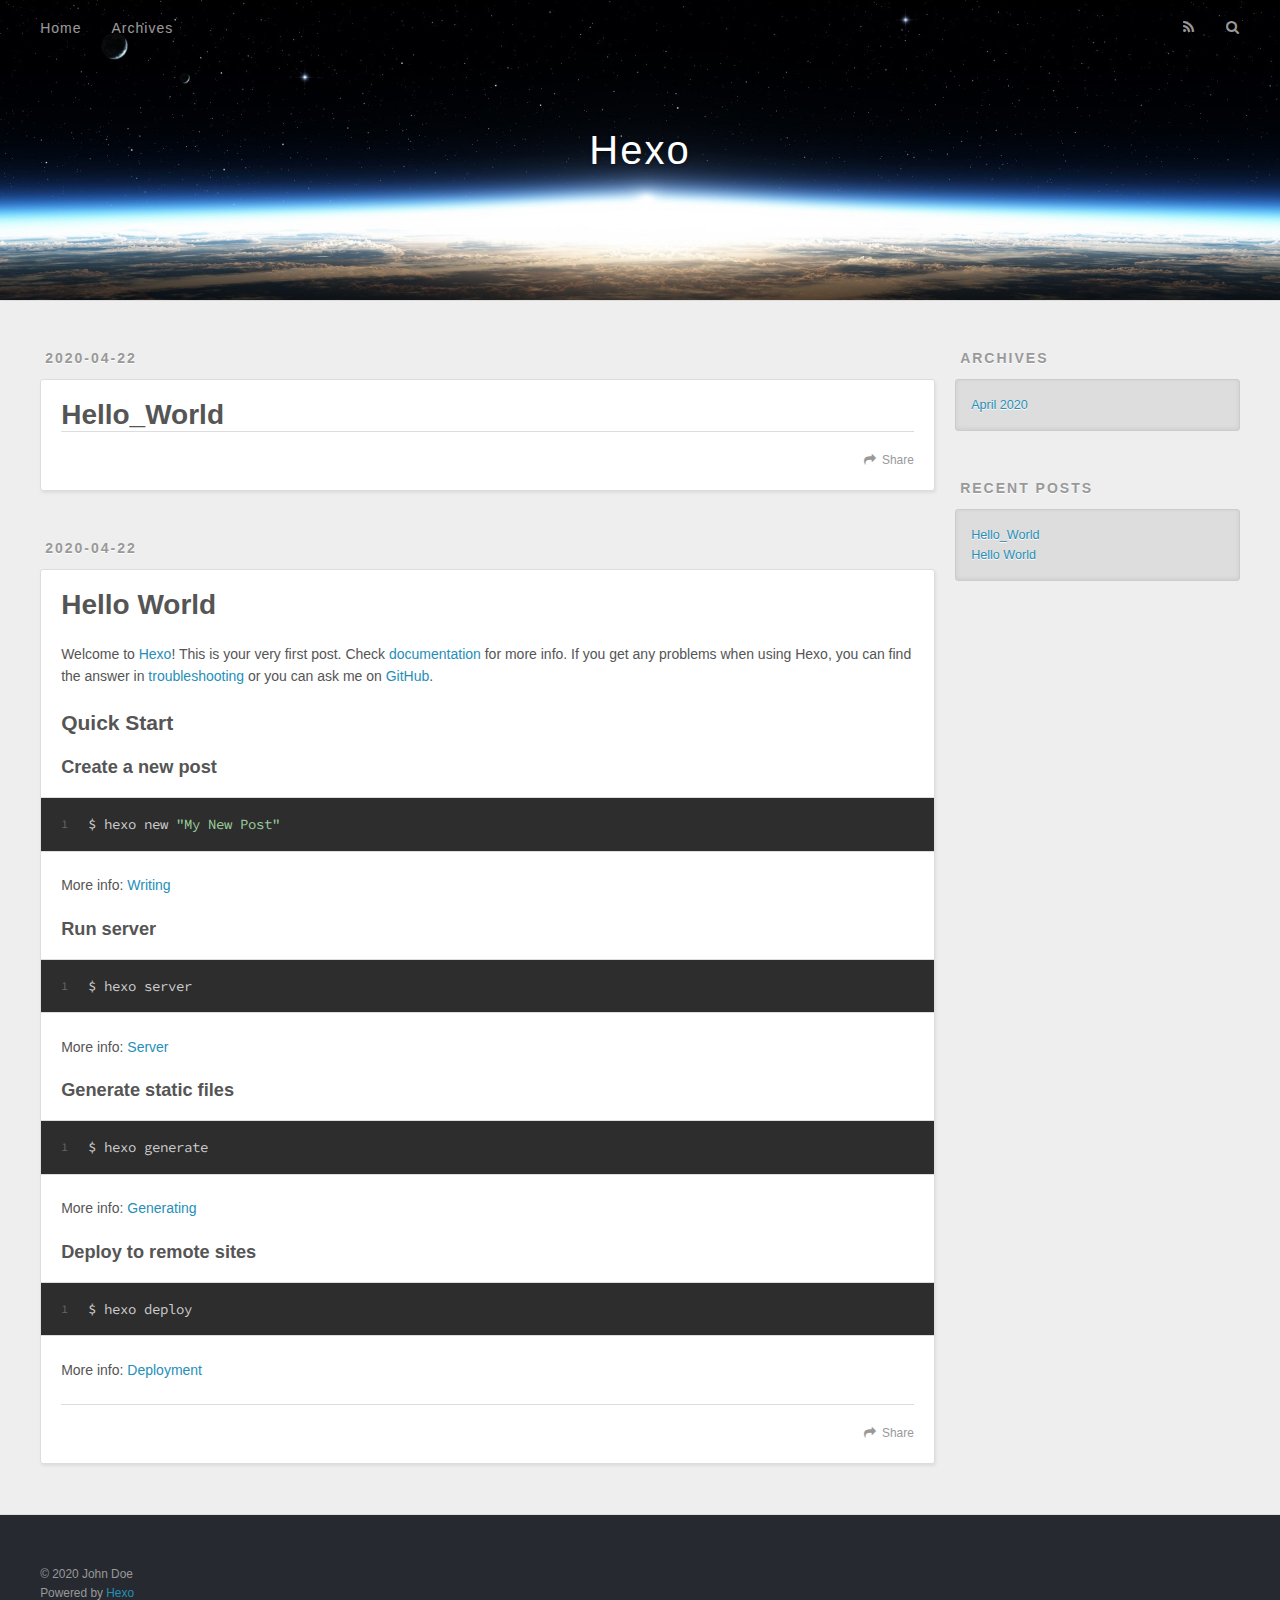
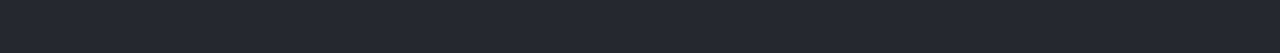
==== index.html @ 7d4df298 "Site updated: 2020-04-22 21:01:00" ====
<!DOCTYPE html>
<html>
<head>
  <meta charset="utf-8">
  

  
  <title>Hexo</title>
  <meta name="viewport" content="width=device-width, initial-scale=1, maximum-scale=1">
  <meta property="og:type" content="website">
<meta property="og:title" content="Hexo">
<meta property="og:url" content="http://yoursite.com/index.html">
<meta property="og:site_name" content="Hexo">
<meta property="og:locale" content="en_US">
<meta property="article:author" content="John Doe">
<meta name="twitter:card" content="summary">
  
    <link rel="alternate" href="/atom.xml" title="Hexo" type="application/atom+xml">
  
  
    <link rel="icon" href="/favicon.png">
  
  
    <link href="//fonts.googleapis.com/css?family=Source+Code+Pro" rel="stylesheet" type="text/css">
  
  
<link rel="stylesheet" href="/css/style.css">

<meta name="generator" content="Hexo 4.2.0"></head>

<body>
  <div id="container">
    <div id="wrap">
      <header id="header">
  <div id="banner"></div>
  <div id="header-outer" class="outer">
    <div id="header-title" class="inner">
      <h1 id="logo-wrap">
        <a href="/" id="logo">Hexo</a>
      </h1>
      
    </div>
    <div id="header-inner" class="inner">
      <nav id="main-nav">
        <a id="main-nav-toggle" class="nav-icon"></a>
        
          <a class="main-nav-link" href="/">Home</a>
        
          <a class="main-nav-link" href="/archives">Archives</a>
        
      </nav>
      <nav id="sub-nav">
        
          <a id="nav-rss-link" class="nav-icon" href="/atom.xml" title="RSS Feed"></a>
        
        <a id="nav-search-btn" class="nav-icon" title="Search"></a>
      </nav>
      <div id="search-form-wrap">
        <form action="//google.com/search" method="get" accept-charset="UTF-8" class="search-form"><input type="search" name="q" class="search-form-input" placeholder="Search"><button type="submit" class="search-form-submit">&#xF002;</button><input type="hidden" name="sitesearch" value="http://yoursite.com"></form>
      </div>
    </div>
  </div>
</header>
      <div class="outer">
        <section id="main">
  
    <article id="post-Hello-World-0" class="article article-type-post" itemscope itemprop="blogPost">
  <div class="article-meta">
    <a href="/2020/04/22/Hello-World-0/" class="article-date">
  <time datetime="2020-04-22T12:58:12.000Z" itemprop="datePublished">2020-04-22</time>
</a>
    
  </div>
  <div class="article-inner">
    
    
      <header class="article-header">
        
  
    <h1 itemprop="name">
      <a class="article-title" href="/2020/04/22/Hello-World-0/">Hello_World</a>
    </h1>
  

      </header>
    
    <div class="article-entry" itemprop="articleBody">
      
        
      
    </div>
    <footer class="article-footer">
      <a data-url="http://yoursite.com/2020/04/22/Hello-World-0/" data-id="ck9bci46t00000wvi2j0kgzcr" class="article-share-link">Share</a>
      
      
    </footer>
  </div>
  
</article>


  
    <article id="post-hello-world" class="article article-type-post" itemscope itemprop="blogPost">
  <div class="article-meta">
    <a href="/2020/04/22/hello-world/" class="article-date">
  <time datetime="2020-04-22T12:56:23.222Z" itemprop="datePublished">2020-04-22</time>
</a>
    
  </div>
  <div class="article-inner">
    
    
      <header class="article-header">
        
  
    <h1 itemprop="name">
      <a class="article-title" href="/2020/04/22/hello-world/">Hello World</a>
    </h1>
  

      </header>
    
    <div class="article-entry" itemprop="articleBody">
      
        <p>Welcome to <a href="https://hexo.io/" target="_blank" rel="noopener">Hexo</a>! This is your very first post. Check <a href="https://hexo.io/docs/" target="_blank" rel="noopener">documentation</a> for more info. If you get any problems when using Hexo, you can find the answer in <a href="https://hexo.io/docs/troubleshooting.html" target="_blank" rel="noopener">troubleshooting</a> or you can ask me on <a href="https://github.com/hexojs/hexo/issues" target="_blank" rel="noopener">GitHub</a>.</p>
<h2 id="Quick-Start"><a href="#Quick-Start" class="headerlink" title="Quick Start"></a>Quick Start</h2><h3 id="Create-a-new-post"><a href="#Create-a-new-post" class="headerlink" title="Create a new post"></a>Create a new post</h3><figure class="highlight bash"><table><tr><td class="gutter"><pre><span class="line">1</span><br></pre></td><td class="code"><pre><span class="line">$ hexo new <span class="string">"My New Post"</span></span><br></pre></td></tr></table></figure>

<p>More info: <a href="https://hexo.io/docs/writing.html" target="_blank" rel="noopener">Writing</a></p>
<h3 id="Run-server"><a href="#Run-server" class="headerlink" title="Run server"></a>Run server</h3><figure class="highlight bash"><table><tr><td class="gutter"><pre><span class="line">1</span><br></pre></td><td class="code"><pre><span class="line">$ hexo server</span><br></pre></td></tr></table></figure>

<p>More info: <a href="https://hexo.io/docs/server.html" target="_blank" rel="noopener">Server</a></p>
<h3 id="Generate-static-files"><a href="#Generate-static-files" class="headerlink" title="Generate static files"></a>Generate static files</h3><figure class="highlight bash"><table><tr><td class="gutter"><pre><span class="line">1</span><br></pre></td><td class="code"><pre><span class="line">$ hexo generate</span><br></pre></td></tr></table></figure>

<p>More info: <a href="https://hexo.io/docs/generating.html" target="_blank" rel="noopener">Generating</a></p>
<h3 id="Deploy-to-remote-sites"><a href="#Deploy-to-remote-sites" class="headerlink" title="Deploy to remote sites"></a>Deploy to remote sites</h3><figure class="highlight bash"><table><tr><td class="gutter"><pre><span class="line">1</span><br></pre></td><td class="code"><pre><span class="line">$ hexo deploy</span><br></pre></td></tr></table></figure>

<p>More info: <a href="https://hexo.io/docs/one-command-deployment.html" target="_blank" rel="noopener">Deployment</a></p>

      
    </div>
    <footer class="article-footer">
      <a data-url="http://yoursite.com/2020/04/22/hello-world/" data-id="ck9bci47300010wvibmphd467" class="article-share-link">Share</a>
      
      
    </footer>
  </div>
  
</article>


  


</section>
        
          <aside id="sidebar">
  
    

  
    

  
    
  
    
  <div class="widget-wrap">
    <h3 class="widget-title">Archives</h3>
    <div class="widget">
      <ul class="archive-list"><li class="archive-list-item"><a class="archive-list-link" href="/archives/2020/04/">April 2020</a></li></ul>
    </div>
  </div>


  
    
  <div class="widget-wrap">
    <h3 class="widget-title">Recent Posts</h3>
    <div class="widget">
      <ul>
        
          <li>
            <a href="/2020/04/22/Hello-World-0/">Hello_World</a>
          </li>
        
          <li>
            <a href="/2020/04/22/hello-world/">Hello World</a>
          </li>
        
      </ul>
    </div>
  </div>

  
</aside>
        
      </div>
      <footer id="footer">
  
  <div class="outer">
    <div id="footer-info" class="inner">
      &copy; 2020 John Doe<br>
      Powered by <a href="http://hexo.io/" target="_blank">Hexo</a>
    </div>
  </div>
</footer>
    </div>
    <nav id="mobile-nav">
  
    <a href="/" class="mobile-nav-link">Home</a>
  
    <a href="/archives" class="mobile-nav-link">Archives</a>
  
</nav>
    

<script src="//ajax.googleapis.com/ajax/libs/jquery/2.0.3/jquery.min.js"></script>


  
<link rel="stylesheet" href="/fancybox/jquery.fancybox.css">

  
<script src="/fancybox/jquery.fancybox.pack.js"></script>




<script src="/js/script.js"></script>




  </div>
</body>
</html>
---- css/style.css ----
body {
  width: 100%;
}
body:before,
body:after {
  content: "";
  display: table;
}
body:after {
  clear: both;
}
html,
body,
div,
span,
applet,
object,
iframe,
h1,
h2,
h3,
h4,
h5,
h6,
p,
blockquote,
pre,
a,
abbr,
acronym,
address,
big,
cite,
code,
del,
dfn,
em,
img,
ins,
kbd,
q,
s,
samp,
small,
strike,
strong,
sub,
sup,
tt,
var,
dl,
dt,
dd,
ol,
ul,
li,
fieldset,
form,
label,
legend,
table,
caption,
tbody,
tfoot,
thead,
tr,
th,
td {
  margin: 0;
  padding: 0;
  border: 0;
  outline: 0;
  font-weight: inherit;
  font-style: inherit;
  font-family: inherit;
  font-size: 100%;
  vertical-align: baseline;
}
body {
  line-height: 1;
  color: #000;
  background: #fff;
}
ol,
ul {
  list-style: none;
}
table {
  border-collapse: separate;
  border-spacing: 0;
  vertical-align: middle;
}
caption,
th,
td {
  text-align: left;
  font-weight: normal;
  vertical-align: middle;
}
a img {
  border: none;
}
input,
button {
  margin: 0;
  padding: 0;
}
input::-moz-focus-inner,
button::-moz-focus-inner {
  border: 0;
  padding: 0;
}
@font-face {
  font-family: FontAwesome;
  font-style: normal;
  font-weight: normal;
  src: url("fonts/fontawesome-webfont.eot?v=#4.0.3");
  src: url("fonts/fontawesome-webfont.eot?#iefix&v=#4.0.3") format("embedded-opentype"), url("fonts/fontawesome-webfont.woff?v=#4.0.3") format("woff"), url("fonts/fontawesome-webfont.ttf?v=#4.0.3") format("truetype"), url("fonts/fontawesome-webfont.svg#fontawesomeregular?v=#4.0.3") format("svg");
}
html,
body,
#container {
  height: 100%;
}
body {
  background: #eee;
  font: 14px -apple-system, BlinkMacSystemFont, "Segoe UI", "Roboto", "Oxygen", "Ubuntu", "Cantarell", "Fira Sans", "Droid Sans", "Helvetica Neue", sans-serif;
  -webkit-text-size-adjust: 100%;
}
.outer {
  max-width: 1220px;
  margin: 0 auto;
  padding: 0 20px;
}
.outer:before,
.outer:after {
  content: "";
  display: table;
}
.outer:after {
  clear: both;
}
.inner {
  display: inline;
  float: left;
  width: 98.33333333333333%;
  margin: 0 0.833333333333333%;
}
.left,
.alignleft {
  float: left;
}
.right,
.alignright {
  float: right;
}
.clear {
  clear: both;
}
#container {
  position: relative;
}
.mobile-nav-on {
  overflow: hidden;
}
#wrap {
  height: 100%;
  width: 100%;
  position: absolute;
  top: 0;
  left: 0;
  -webkit-transition: 0.2s ease-out;
  -moz-transition: 0.2s ease-out;
  -ms-transition: 0.2s ease-out;
  transition: 0.2s ease-out;
  z-index: 1;
  background: #eee;
}
.mobile-nav-on #wrap {
  left: 280px;
}
@media screen and (min-width: 768px) {
  #main {
    display: inline;
    float: left;
    width: 73.33333333333333%;
    margin: 0 0.833333333333333%;
  }
}
.article-date,
.article-category-link,
.archive-year,
.widget-title {
  text-decoration: none;
  text-transform: uppercase;
  letter-spacing: 2px;
  color: #999;
  margin-bottom: 1em;
  margin-left: 5px;
  line-height: 1em;
  text-shadow: 0 1px #fff;
  font-weight: bold;
}
.article-inner,
.archive-article-inner {
  background: #fff;
  -webkit-box-shadow: 1px 2px 3px #ddd;
  box-shadow: 1px 2px 3px #ddd;
  border: 1px solid #ddd;
  border-radius: 3px;
}
.article-entry h1,
.widget h1 {
  font-size: 2em;
}
.article-entry h2,
.widget h2 {
  font-size: 1.5em;
}
.article-entry h3,
.widget h3 {
  font-size: 1.3em;
}
.article-entry h4,
.widget h4 {
  font-size: 1.2em;
}
.article-entry h5,
.widget h5 {
  font-size: 1em;
}
.article-entry h6,
.widget h6 {
  font-size: 1em;
  color: #999;
}
.article-entry hr,
.widget hr {
  border: 1px dashed #ddd;
}
.article-entry strong,
.widget strong {
  font-weight: bold;
}
.article-entry em,
.widget em,
.article-entry cite,
.widget cite {
  font-style: italic;
}
.article-entry sup,
.widget sup,
.article-entry sub,
.widget sub {
  font-size: 0.75em;
  line-height: 0;
  position: relative;
  vertical-align: baseline;
}
.article-entry sup,
.widget sup {
  top: -0.5em;
}
.article-entry sub,
.widget sub {
  bottom: -0.2em;
}
.article-entry small,
.widget small {
  font-size: 0.85em;
}
.article-entry acronym,
.widget acronym,
.article-entry abbr,
.widget abbr {
  border-bottom: 1px dotted;
}
.article-entry ul,
.widget ul,
.article-entry ol,
.widget ol,
.article-entry dl,
.widget dl {
  margin: 0 20px;
  line-height: 1.6em;
}
.article-entry ul ul,
.widget ul ul,
.article-entry ol ul,
.widget ol ul,
.article-entry ul ol,
.widget ul ol,
.article-entry ol ol,
.widget ol ol {
  margin-top: 0;
  margin-bottom: 0;
}
.article-entry ul,
.widget ul {
  list-style: disc;
}
.article-entry ol,
.widget ol {
  list-style: decimal;
}
.article-entry dt,
.widget dt {
  font-weight: bold;
}
#header {
  height: 300px;
  position: relative;
  border-bottom: 1px solid #ddd;
}
#header:before,
#header:after {
  content: "";
  position: absolute;
  left: 0;
  right: 0;
  height: 40px;
}
#header:before {
  top: 0;
  background: -webkit-linear-gradient(rgba(0,0,0,0.2), transparent);
  background: -moz-linear-gradient(rgba(0,0,0,0.2), transparent);
  background: -ms-linear-gradient(rgba(0,0,0,0.2), transparent);
  background: linear-gradient(rgba(0,0,0,0.2), transparent);
}
#header:after {
  bottom: 0;
  background: -webkit-linear-gradient(transparent, rgba(0,0,0,0.2));
  background: -moz-linear-gradient(transparent, rgba(0,0,0,0.2));
  background: -ms-linear-gradient(transparent, rgba(0,0,0,0.2));
  background: linear-gradient(transparent, rgba(0,0,0,0.2));
}
#header-outer {
  height: 100%;
  position: relative;
}
#header-inner {
  position: relative;
  overflow: hidden;
}
#banner {
  position: absolute;
  top: 0;
  left: 0;
  width: 100%;
  height: 100%;
  background: url("images/banner.jpg") center #000;
  -webkit-background-size: cover;
  -moz-background-size: cover;
  background-size: cover;
  z-index: -1;
}
#header-title {
  text-align: center;
  height: 40px;
  position: absolute;
  top: 50%;
  left: 0;
  margin-top: -20px;
}
#logo,
#subtitle {
  text-decoration: none;
  color: #fff;
  font-weight: 300;
  text-shadow: 0 1px 4px rgba(0,0,0,0.3);
}
#logo {
  font-size: 40px;
  line-height: 40px;
  letter-spacing: 2px;
}
#subtitle {
  font-size: 16px;
  line-height: 16px;
  letter-spacing: 1px;
}
#subtitle-wrap {
  margin-top: 16px;
}
#main-nav {
  float: left;
  margin-left: -15px;
}
.nav-icon,
.main-nav-link {
  float: left;
  color: #fff;
  opacity: 0.6;
  text-decoration: none;
  text-shadow: 0 1px rgba(0,0,0,0.2);
  -webkit-transition: opacity 0.2s;
  -moz-transition: opacity 0.2s;
  -ms-transition: opacity 0.2s;
  transition: opacity 0.2s;
  display: block;
  padding: 20px 15px;
}
.nav-icon:hover,
.main-nav-link:hover {
  opacity: 1;
}
.nav-icon {
  font-family: FontAwesome;
  text-align: center;
  font-size: 14px;
  width: 14px;
  height: 14px;
  padding: 20px 15px;
  position: relative;
  cursor: pointer;
}
.main-nav-link {
  font-weight: 300;
  letter-spacing: 1px;
}
@media screen and (max-width: 479px) {
  .main-nav-link {
    display: none;
  }
}
#main-nav-toggle {
  display: none;
}
#main-nav-toggle:before {
  content: "\f0c9";
}
@media screen and (max-width: 479px) {
  #main-nav-toggle {
    display: block;
  }
}
#sub-nav {
  float: right;
  margin-right: -15px;
}
#nav-rss-link:before {
  content: "\f09e";
}
#nav-search-btn:before {
  content: "\f002";
}
#search-form-wrap {
  position: absolute;
  top: 15px;
  width: 150px;
  height: 30px;
  right: -150px;
  opacity: 0;
  -webkit-transition: 0.2s ease-out;
  -moz-transition: 0.2s ease-out;
  -ms-transition: 0.2s ease-out;
  transition: 0.2s ease-out;
}
#search-form-wrap.on {
  opacity: 1;
  right: 0;
}
@media screen and (max-width: 479px) {
  #search-form-wrap {
    width: 100%;
    right: -100%;
  }
}
.search-form {
  position: absolute;
  top: 0;
  left: 0;
  right: 0;
  background: #fff;
  padding: 5px 15px;
  border-radius: 15px;
  -webkit-box-shadow: 0 0 10px rgba(0,0,0,0.3);
  box-shadow: 0 0 10px rgba(0,0,0,0.3);
}
.search-form-input {
  border: none;
  background: none;
  color: #555;
  width: 100%;
  font: 13px -apple-system, BlinkMacSystemFont, "Segoe UI", "Roboto", "Oxygen", "Ubuntu", "Cantarell", "Fira Sans", "Droid Sans", "Helvetica Neue", sans-serif;
  outline: none;
}
.search-form-input::-webkit-search-results-decoration,
.search-form-input::-webkit-search-cancel-button {
  -webkit-appearance: none;
}
.search-form-submit {
  position: absolute;
  top: 50%;
  right: 10px;
  margin-top: -7px;
  font: 13px FontAwesome;
  border: none;
  background: none;
  color: #bbb;
  cursor: pointer;
}
.search-form-submit:hover,
.search-form-submit:focus {
  color: #777;
}
.article {
  margin: 50px 0;
}
.article-inner {
  overflow: hidden;
}
.article-meta:before,
.article-meta:after {
  content: "";
  display: table;
}
.article-meta:after {
  clear: both;
}
.article-date {
  float: left;
}
.article-category {
  float: left;
  line-height: 1em;
  color: #ccc;
  text-shadow: 0 1px #fff;
  margin-left: 8px;
}
.article-category:before {
  content: "\2022";
}
.article-category-link {
  margin: 0 12px 1em;
}
.article-header {
  padding: 20px 20px 0;
}
.article-title {
  text-decoration: none;
  font-size: 2em;
  font-weight: bold;
  color: #555;
  line-height: 1.1em;
  -webkit-transition: color 0.2s;
  -moz-transition: color 0.2s;
  -ms-transition: color 0.2s;
  transition: color 0.2s;
}
a.article-title:hover {
  color: #258fb8;
}
.article-entry {
  color: #555;
  padding: 0 20px;
}
.article-entry:before,
.article-entry:after {
  content: "";
  display: table;
}
.article-entry:after {
  clear: both;
}
.article-entry p,
.article-entry table {
  line-height: 1.6em;
  margin: 1.6em 0;
}
.article-entry h1,
.article-entry h2,
.article-entry h3,
.article-entry h4,
.article-entry h5,
.article-entry h6 {
  font-weight: bold;
}
.article-entry h1,
.article-entry h2,
.article-entry h3,
.article-entry h4,
.article-entry h5,
.article-entry h6 {
  line-height: 1.1em;
  margin: 1.1em 0;
}
.article-entry a {
  color: #258fb8;
  text-decoration: none;
}
.article-entry a:hover {
  text-decoration: underline;
}
.article-entry ul,
.article-entry ol,
.article-entry dl {
  margin-top: 1.6em;
  margin-bottom: 1.6em;
}
.article-entry img,
.article-entry video {
  max-width: 100%;
  height: auto;
  display: block;
  margin: auto;
}
.article-entry iframe {
  border: none;
}
.article-entry table {
  width: 100%;
  border-collapse: collapse;
  border-spacing: 0;
}
.article-entry th {
  font-weight: bold;
  border-bottom: 3px solid #ddd;
  padding-bottom: 0.5em;
}
.article-entry td {
  border-bottom: 1px solid #ddd;
  padding: 10px 0;
}
.article-entry blockquote {
  font-family: Georgia, "Times New Roman", serif;
  font-size: 1.4em;
  margin: 1.6em 20px;
  text-align: center;
}
.article-entry blockquote footer {
  font-size: 14px;
  margin: 1.6em 0;
  font-family: -apple-system, BlinkMacSystemFont, "Segoe UI", "Roboto", "Oxygen", "Ubuntu", "Cantarell", "Fira Sans", "Droid Sans", "Helvetica Neue", sans-serif;
}
.article-entry blockquote footer cite:before {
  content: "—";
  padding: 0 0.5em;
}
.article-entry .pullquote {
  text-align: left;
  width: 45%;
  margin: 0;
}
.article-entry .pullquote.left {
  margin-left: 0.5em;
  margin-right: 1em;
}
.article-entry .pullquote.right {
  margin-right: 0.5em;
  margin-left: 1em;
}
.article-entry .caption {
  color: #999;
  display: block;
  font-size: 0.9em;
  margin-top: 0.5em;
  position: relative;
  text-align: center;
}
.article-entry .video-container {
  position: relative;
  padding-top: 56.25%;
  height: 0;
  overflow: hidden;
}
.article-entry .video-container iframe,
.article-entry .video-container object,
.article-entry .video-container embed {
  position: absolute;
  top: 0;
  left: 0;
  width: 100%;
  height: 100%;
  margin-top: 0;
}
.article-more-link a {
  display: inline-block;
  line-height: 1em;
  padding: 6px 15px;
  border-radius: 15px;
  background: #eee;
  color: #999;
  text-shadow: 0 1px #fff;
  text-decoration: none;
}
.article-more-link a:hover {
  background: #258fb8;
  color: #fff;
  text-decoration: none;
  text-shadow: 0 1px #1e7293;
}
.article-footer {
  font-size: 0.85em;
  line-height: 1.6em;
  border-top: 1px solid #ddd;
  padding-top: 1.6em;
  margin: 0 20px 20px;
}
.article-footer:before,
.article-footer:after {
  content: "";
  display: table;
}
.article-footer:after {
  clear: both;
}
.article-footer a {
  color: #999;
  text-decoration: none;
}
.article-footer a:hover {
  color: #555;
}
.article-tag-list-item {
  float: left;
  margin-right: 10px;
}
.article-tag-list-link:before {
  content: "#";
}
.article-comment-link {
  float: right;
}
.article-comment-link:before {
  content: "\f075";
  font-family: FontAwesome;
  padding-right: 8px;
}
.article-share-link {
  cursor: pointer;
  float: right;
  margin-left: 20px;
}
.article-share-link:before {
  content: "\f064";
  font-family: FontAwesome;
  padding-right: 6px;
}
#article-nav {
  position: relative;
}
#article-nav:before,
#article-nav:after {
  content: "";
  display: table;
}
#article-nav:after {
  clear: both;
}
@media screen and (min-width: 768px) {
  #article-nav {
    margin: 50px 0;
  }
  #article-nav:before {
    width: 8px;
    height: 8px;
    position: absolute;
    top: 50%;
    left: 50%;
    margin-top: -4px;
    margin-left: -4px;
    content: "";
    border-radius: 50%;
    background: #ddd;
    -webkit-box-shadow: 0 1px 2px #fff;
    box-shadow: 0 1px 2px #fff;
  }
}
.article-nav-link-wrap {
  text-decoration: none;
  text-shadow: 0 1px #fff;
  color: #999;
  -webkit-box-sizing: border-box;
  -moz-box-sizing: border-box;
  box-sizing: border-box;
  margin-top: 50px;
  text-align: center;
  display: block;
}
.article-nav-link-wrap:hover {
  color: #555;
}
@media screen and (min-width: 768px) {
  .article-nav-link-wrap {
    width: 50%;
    margin-top: 0;
  }
}
@media screen and (min-width: 768px) {
  #article-nav-newer {
    float: left;
    text-align: right;
    padding-right: 20px;
  }
}
@media screen and (min-width: 768px) {
  #article-nav-older {
    float: right;
    text-align: left;
    padding-left: 20px;
  }
}
.article-nav-caption {
  text-transform: uppercase;
  letter-spacing: 2px;
  color: #ddd;
  line-height: 1em;
  font-weight: bold;
}
#article-nav-newer .article-nav-caption {
  margin-right: -2px;
}
.article-nav-title {
  font-size: 0.85em;
  line-height: 1.6em;
  margin-top: 0.5em;
}
.article-share-box {
  position: absolute;
  display: none;
  background: #fff;
  -webkit-box-shadow: 1px 2px 10px rgba(0,0,0,0.2);
  box-shadow: 1px 2px 10px rgba(0,0,0,0.2);
  border-radius: 3px;
  margin-left: -145px;
  overflow: hidden;
  z-index: 1;
}
.article-share-box.on {
  display: block;
}
.article-share-input {
  width: 100%;
  background: none;
  -webkit-box-sizing: border-box;
  -moz-box-sizing: border-box;
  box-sizing: border-box;
  font: 14px -apple-system, BlinkMacSystemFont, "Segoe UI", "Roboto", "Oxygen", "Ubuntu", "Cantarell", "Fira Sans", "Droid Sans", "Helvetica Neue", sans-serif;
  padding: 0 15px;
  color: #555;
  outline: none;
  border: 1px solid #ddd;
  border-radius: 3px 3px 0 0;
  height: 36px;
  line-height: 36px;
}
.article-share-links {
  background: #eee;
}
.article-share-links:before,
.article-share-links:after {
  content: "";
  display: table;
}
.article-share-links:after {
  clear: both;
}
.article-share-twitter,
.article-share-facebook,
.article-share-pinterest,
.article-share-google {
  width: 50px;
  height: 36px;
  display: block;
  float: left;
  position: relative;
  color: #999;
  text-shadow: 0 1px #fff;
}
.article-share-twitter:before,
.article-share-facebook:before,
.article-share-pinterest:before,
.article-share-google:before {
  font-size: 20px;
  font-family: FontAwesome;
  width: 20px;
  height: 20px;
  position: absolute;
  top: 50%;
  left: 50%;
  margin-top: -10px;
  margin-left: -10px;
  text-align: center;
}
.article-share-twitter:hover,
.article-share-facebook:hover,
.article-share-pinterest:hover,
.article-share-google:hover {
  color: #fff;
}
.article-share-twitter:before {
  content: "\f099";
}
.article-share-twitter:hover {
  background: #00aced;
  text-shadow: 0 1px #008abe;
}
.article-share-facebook:before {
  content: "\f09a";
}
.article-share-facebook:hover {
  background: #3b5998;
  text-shadow: 0 1px #2f477a;
}
.article-share-pinterest:before {
  content: "\f0d2";
}
.article-share-pinterest:hover {
  background: #cb2027;
  text-shadow: 0 1px #a21a1f;
}
.article-share-google:before {
  content: "\f0d5";
}
.article-share-google:hover {
  background: #dd4b39;
  text-shadow: 0 1px #be3221;
}
.article-gallery {
  background: #000;
  position: relative;
}
.article-gallery-photos {
  position: relative;
  overflow: hidden;
}
.article-gallery-img {
  display: none;
  max-width: 100%;
}
.article-gallery-img:first-child {
  display: block;
}
.article-gallery-img.loaded {
  position: absolute;
  display: block;
}
.article-gallery-img img {
  display: block;
  max-width: 100%;
  margin: 0 auto;
}
#comments {
  background: #fff;
  -webkit-box-shadow: 1px 2px 3px #ddd;
  box-shadow: 1px 2px 3px #ddd;
  padding: 20px;
  border: 1px solid #ddd;
  border-radius: 3px;
  margin: 50px 0;
}
#comments a {
  color: #258fb8;
}
.archives-wrap {
  margin: 50px 0;
}
.archives:before,
.archives:after {
  content: "";
  display: table;
}
.archives:after {
  clear: both;
}
.archive-year-wrap {
  margin-bottom: 1em;
}
.archives {
  -webkit-column-gap: 10px;
  -moz-column-gap: 10px;
  column-gap: 10px;
}
@media screen and (min-width: 480px) and (max-width: 767px) {
  .archives {
    -webkit-column-count: 2;
    -moz-column-count: 2;
    column-count: 2;
  }
}
@media screen and (min-width: 768px) {
  .archives {
    -webkit-column-count: 3;
    -moz-column-count: 3;
    column-count: 3;
  }
}
.archive-article {
  -webkit-column-break-inside: avoid;
  page-break-inside: avoid;
  overflow: hidden;
  break-inside: avoid-column;
}
.archive-article-inner {
  padding: 10px;
  margin-bottom: 15px;
}
.archive-article-title {
  text-decoration: none;
  font-weight: bold;
  color: #555;
  -webkit-transition: color 0.2s;
  -moz-transition: color 0.2s;
  -ms-transition: color 0.2s;
  transition: color 0.2s;
  line-height: 1.6em;
}
.archive-article-title:hover {
  color: #258fb8;
}
.archive-article-footer {
  margin-top: 1em;
}
.archive-article-date {
  color: #999;
  text-decoration: none;
  font-size: 0.85em;
  line-height: 1em;
  margin-bottom: 0.5em;
  display: block;
}
#page-nav {
  margin: 50px auto;
  background: #fff;
  -webkit-box-shadow: 1px 2px 3px #ddd;
  box-shadow: 1px 2px 3px #ddd;
  border: 1px solid #ddd;
  border-radius: 3px;
  text-align: center;
  color: #999;
  overflow: hidden;
}
#page-nav:before,
#page-nav:after {
  content: "";
  display: table;
}
#page-nav:after {
  clear: both;
}
#page-nav a,
#page-nav span {
  padding: 10px 20px;
  line-height: 1;
  height: 2ex;
}
#page-nav a {
  color: #999;
  text-decoration: none;
}
#page-nav a:hover {
  background: #999;
  color: #fff;
}
#page-nav .prev {
  float: left;
}
#page-nav .next {
  float: right;
}
#page-nav .page-number {
  display: inline-block;
}
@media screen and (max-width: 479px) {
  #page-nav .page-number {
    display: none;
  }
}
#page-nav .current {
  color: #555;
  font-weight: bold;
}
#page-nav .space {
  color: #ddd;
}
#footer {
  background: #262a30;
  padding: 50px 0;
  border-top: 1px solid #ddd;
  color: #999;
}
#footer a {
  color: #258fb8;
  text-decoration: none;
}
#footer a:hover {
  text-decoration: underline;
}
#footer-info {
  line-height: 1.6em;
  font-size: 0.85em;
}
.article-entry pre,
.article-entry .highlight {
  background: #2d2d2d;
  margin: 0 -20px;
  padding: 15px 20px;
  border-style: solid;
  border-color: #ddd;
  border-width: 1px 0;
  overflow: auto;
  color: #ccc;
  line-height: 22.400000000000002px;
}
.article-entry .highlight .gutter pre,
.article-entry .gist .gist-file .gist-data .line-numbers {
  color: #666;
  font-size: 0.85em;
}
.article-entry pre,
.article-entry code {
  font-family: "Source Code Pro", Consolas, Monaco, Menlo, Consolas, monospace;
}
.article-entry code {
  background: #eee;
  text-shadow: 0 1px #fff;
  padding: 0 0.3em;
}
.article-entry pre code {
  background: none;
  text-shadow: none;
  padding: 0;
}
.article-entry .highlight pre {
  border: none;
  margin: 0;
  padding: 0;
}
.article-entry .highlight table {
  margin: 0;
  width: auto;
}
.article-entry .highlight td {
  border: none;
  padding: 0;
}
.article-entry .highlight figcaption {
  font-size: 0.85em;
  color: #999;
  line-height: 1em;
  margin-bottom: 1em;
}
.article-entry .highlight figcaption:before,
.article-entry .highlight figcaption:after {
  content: "";
  display: table;
}
.article-entry .highlight figcaption:after {
  clear: both;
}
.article-entry .highlight figcaption a {
  float: right;
}
.article-entry .highlight .gutter pre {
  text-align: right;
  padding-right: 20px;
}
.article-entry .highlight .line {
  height: 22.400000000000002px;
}
.article-entry .highlight .line.marked {
  background: #515151;
}
.article-entry .gist {
  margin: 0 -20px;
  border-style: solid;
  border-color: #ddd;
  border-width: 1px 0;
  background: #2d2d2d;
  padding: 15px 20px 15px 0;
}
.article-entry .gist .gist-file {
  border: none;
  font-family: "Source Code Pro", Consolas, Monaco, Menlo, Consolas, monospace;
  margin: 0;
}
.article-entry .gist .gist-file .gist-data {
  background: none;
  border: none;
}
.article-entry .gist .gist-file .gist-data .line-numbers {
  background: none;
  border: none;
  padding: 0 20px 0 0;
}
.article-entry .gist .gist-file .gist-data .line-data {
  padding: 0 !important;
}
.article-entry .gist .gist-file .highlight {
  margin: 0;
  padding: 0;
  border: none;
}
.article-entry .gist .gist-file .gist-meta {
  background: #2d2d2d;
  color: #999;
  font: 0.85em -apple-system, BlinkMacSystemFont, "Segoe UI", "Roboto", "Oxygen", "Ubuntu", "Cantarell", "Fira Sans", "Droid Sans", "Helvetica Neue", sans-serif;
  text-shadow: 0 0;
  padding: 0;
  margin-top: 1em;
  margin-left: 20px;
}
.article-entry .gist .gist-file .gist-meta a {
  color: #258fb8;
  font-weight: normal;
}
.article-entry .gist .gist-file .gist-meta a:hover {
  text-decoration: underline;
}
pre .comment,
pre .title {
  color: #999;
}
pre .variable,
pre .attribute,
pre .tag,
pre .regexp,
pre .ruby .constant,
pre .xml .tag .title,
pre .xml .pi,
pre .xml .doctype,
pre .html .doctype,
pre .css .id,
pre .css .class,
pre .css .pseudo {
  color: #f2777a;
}
pre .number,
pre .preprocessor,
pre .built_in,
pre .literal,
pre .params,
pre .constant {
  color: #f99157;
}
pre .class,
pre .ruby .class .title,
pre .css .rules .attribute {
  color: #9c9;
}
pre .string,
pre .value,
pre .inheritance,
pre .header,
pre .ruby .symbol,
pre .xml .cdata {
  color: #9c9;
}
pre .css .hexcolor {
  color: #6cc;
}
pre .function,
pre .python .decorator,
pre .python .title,
pre .ruby .function .title,
pre .ruby .title .keyword,
pre .perl .sub,
pre .javascript .title,
pre .coffeescript .title {
  color: #69c;
}
pre .keyword,
pre .javascript .function {
  color: #c9c;
}
@media screen and (max-width: 479px) {
  #mobile-nav {
    position: absolute;
    top: 0;
    left: 0;
    width: 280px;
    height: 100%;
    background: #191919;
    border-right: 1px solid #fff;
  }
}
@media screen and (max-width: 479px) {
  .mobile-nav-link {
    display: block;
    color: #999;
    text-decoration: none;
    padding: 15px 20px;
    font-weight: bold;
  }
  .mobile-nav-link:hover {
    color: #fff;
  }
}
@media screen and (min-width: 768px) {
  #sidebar {
    display: inline;
    float: left;
    width: 23.333333333333332%;
    margin: 0 0.833333333333333%;
  }
}
.widget-wrap {
  margin: 50px 0;
}
.widget {
  color: #777;
  text-shadow: 0 1px #fff;
  background: #ddd;
  -webkit-box-shadow: 0 -1px 4px #ccc inset;
  box-shadow: 0 -1px 4px #ccc inset;
  border: 1px solid #ccc;
  padding: 15px;
  border-radius: 3px;
}
.widget a {
  color: #258fb8;
  text-decoration: none;
}
.widget a:hover {
  text-decoration: underline;
}
.widget ul ul,
.widget ol ul,
.widget dl ul,
.widget ul ol,
.widget ol ol,
.widget dl ol,
.widget ul dl,
.widget ol dl,
.widget dl dl {
  margin-left: 15px;
  list-style: disc;
}
.widget {
  line-height: 1.6em;
  word-wrap: break-word;
  font-size: 0.9em;
}
.widget ul,
.widget ol {
  list-style: none;
  margin: 0;
}
.widget ul ul,
.widget ol ul,
.widget ul ol,
.widget ol ol {
  margin: 0 20px;
}
.widget ul ul,
.widget ol ul {
  list-style: disc;
}
.widget ul ol,
.widget ol ol {
  list-style: decimal;
}
.category-list-count,
.tag-list-count,
.archive-list-count {
  padding-left: 5px;
  color: #999;
  font-size: 0.85em;
}
.category-list-count:before,
.tag-list-count:before,
.archive-list-count:before {
  content: "(";
}
.category-list-count:after,
.tag-list-count:after,
.archive-list-count:after {
  content: ")";
}
.tagcloud a {
  margin-right: 5px;
  display: inline-block;
}
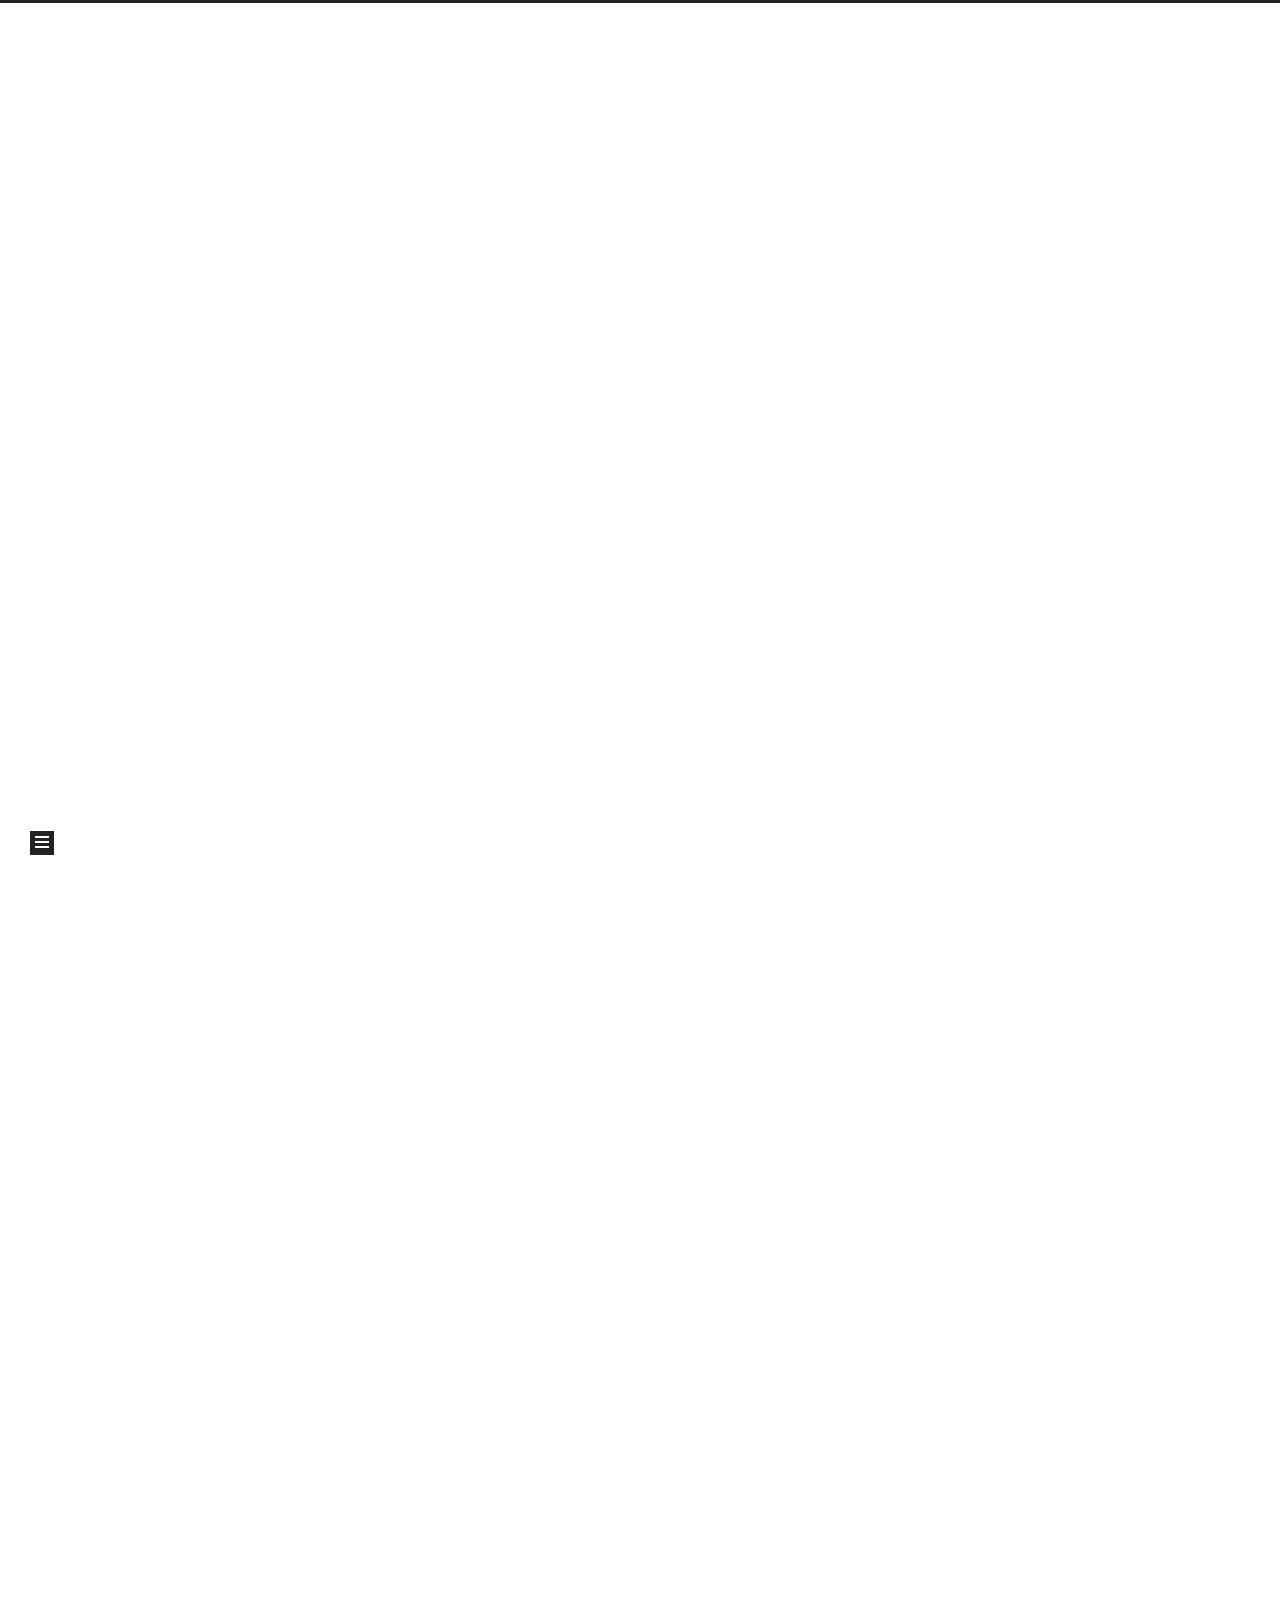
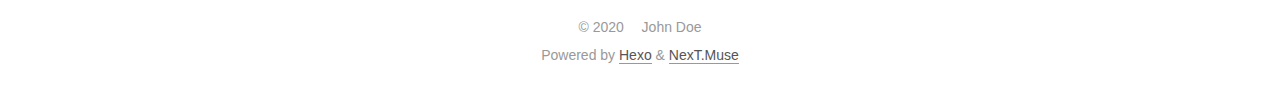
==== commit b09e2ec6: "Site updated: 2020-04-22 21:29:07" ====
--- a/index.html
+++ b/index.html
@@ -1,128 +1,246 @@
 <!DOCTYPE html>
-<html>
+<html lang="en">
 <head>
-  <meta charset="utf-8">
-  
-
-  
-  <title>Hexo</title>
-  <meta name="viewport" content="width=device-width, initial-scale=1, maximum-scale=1">
+  <meta charset="UTF-8">
+<meta name="viewport" content="width=device-width, initial-scale=1, maximum-scale=2">
+<meta name="theme-color" content="#222">
+<meta name="generator" content="Hexo 4.2.0">
+  <link rel="apple-touch-icon" sizes="180x180" href="/images/apple-touch-icon-next.png">
+  <link rel="icon" type="image/png" sizes="32x32" href="/images/favicon-32x32-next.png">
+  <link rel="icon" type="image/png" sizes="16x16" href="/images/favicon-16x16-next.png">
+  <link rel="mask-icon" href="/images/logo.svg" color="#222">
+
+<link rel="stylesheet" href="/css/main.css">
+
+
+<link rel="stylesheet" href="/lib/font-awesome/css/all.min.css">
+
+<script id="hexo-configurations">
+    var NexT = window.NexT || {};
+    var CONFIG = {"hostname":"xz.github.io","root":"/","scheme":"Muse","version":"7.8.0","exturl":false,"sidebar":{"position":"left","display":"post","padding":18,"offset":12,"onmobile":false},"copycode":{"enable":false,"show_result":false,"style":null},"back2top":{"enable":true,"sidebar":false,"scrollpercent":false},"bookmark":{"enable":false,"color":"#222","save":"auto"},"fancybox":false,"mediumzoom":false,"lazyload":false,"pangu":false,"comments":{"style":"tabs","active":null,"storage":true,"lazyload":false,"nav":null},"algolia":{"hits":{"per_page":10},"labels":{"input_placeholder":"Search for Posts","hits_empty":"We didn't find any results for the search: ${query}","hits_stats":"${hits} results found in ${time} ms"}},"localsearch":{"enable":false,"trigger":"auto","top_n_per_article":1,"unescape":false,"preload":false},"motion":{"enable":true,"async":false,"transition":{"post_block":"fadeIn","post_header":"slideDownIn","post_body":"slideDownIn","coll_header":"slideLeftIn","sidebar":"slideUpIn"}}};
+  </script>
+
   <meta property="og:type" content="website">
 <meta property="og:title" content="Hexo">
-<meta property="og:url" content="http://yoursite.com/index.html">
+<meta property="og:url" content="https://xz.github.io/index.html">
 <meta property="og:site_name" content="Hexo">
 <meta property="og:locale" content="en_US">
 <meta property="article:author" content="John Doe">
 <meta name="twitter:card" content="summary">
-  
-    <link rel="alternate" href="/atom.xml" title="Hexo" type="application/atom+xml">
-  
-  
-    <link rel="icon" href="/favicon.png">
-  
-  
-    <link href="//fonts.googleapis.com/css?family=Source+Code+Pro" rel="stylesheet" type="text/css">
-  
-  
-<link rel="stylesheet" href="/css/style.css">
-
-<meta name="generator" content="Hexo 4.2.0"></head>
-
-<body>
-  <div id="container">
-    <div id="wrap">
-      <header id="header">
-  <div id="banner"></div>
-  <div id="header-outer" class="outer">
-    <div id="header-title" class="inner">
-      <h1 id="logo-wrap">
-        <a href="/" id="logo">Hexo</a>
-      </h1>
-      
+
+<link rel="canonical" href="https://xz.github.io/">
+
+
+<script id="page-configurations">
+  // https://hexo.io/docs/variables.html
+  CONFIG.page = {
+    sidebar: "",
+    isHome : true,
+    isPost : false,
+    lang   : 'en'
+  };
+</script>
+
+  <title>Hexo</title>
+  
+
+
+
+
+
+
+  <noscript>
+  <style>
+  .use-motion .brand,
+  .use-motion .menu-item,
+  .sidebar-inner,
+  .use-motion .post-block,
+  .use-motion .pagination,
+  .use-motion .comments,
+  .use-motion .post-header,
+  .use-motion .post-body,
+  .use-motion .collection-header { opacity: initial; }
+
+  .use-motion .site-title,
+  .use-motion .site-subtitle {
+    opacity: initial;
+    top: initial;
+  }
+
+  .use-motion .logo-line-before i { left: initial; }
+  .use-motion .logo-line-after i { right: initial; }
+  </style>
+</noscript>
+
+</head>
+
+<body itemscope itemtype="http://schema.org/WebPage">
+  <div class="container use-motion">
+    <div class="headband"></div>
+
+    <header class="header" itemscope itemtype="http://schema.org/WPHeader">
+      <div class="header-inner"><div class="site-brand-container">
+  <div class="site-nav-toggle">
+    <div class="toggle" aria-label="Toggle navigation bar">
+      <span class="toggle-line toggle-line-first"></span>
+      <span class="toggle-line toggle-line-middle"></span>
+      <span class="toggle-line toggle-line-last"></span>
     </div>
-    <div id="header-inner" class="inner">
-      <nav id="main-nav">
-        <a id="main-nav-toggle" class="nav-icon"></a>
-        
-          <a class="main-nav-link" href="/">Home</a>
-        
-          <a class="main-nav-link" href="/archives">Archives</a>
-        
-      </nav>
-      <nav id="sub-nav">
-        
-          <a id="nav-rss-link" class="nav-icon" href="/atom.xml" title="RSS Feed"></a>
-        
-        <a id="nav-search-btn" class="nav-icon" title="Search"></a>
-      </nav>
-      <div id="search-form-wrap">
-        <form action="//google.com/search" method="get" accept-charset="UTF-8" class="search-form"><input type="search" name="q" class="search-form-input" placeholder="Search"><button type="submit" class="search-form-submit">&#xF002;</button><input type="hidden" name="sitesearch" value="http://yoursite.com"></form>
-      </div>
+  </div>
+
+  <div class="site-meta">
+
+    <a href="/" class="brand" rel="start">
+      <span class="logo-line-before"><i></i></span>
+      <h1 class="site-title">Hexo</h1>
+      <span class="logo-line-after"><i></i></span>
+    </a>
+  </div>
+
+  <div class="site-nav-right">
+    <div class="toggle popup-trigger">
     </div>
   </div>
-</header>
-      <div class="outer">
-        <section id="main">
-  
-    <article id="post-Hello-World-0" class="article article-type-post" itemscope itemprop="blogPost">
-  <div class="article-meta">
-    <a href="/2020/04/22/Hello-World-0/" class="article-date">
-  <time datetime="2020-04-22T12:58:12.000Z" itemprop="datePublished">2020-04-22</time>
-</a>
-    
-  </div>
-  <div class="article-inner">
-    
-    
-      <header class="article-header">
-        
-  
-    <h1 itemprop="name">
-      <a class="article-title" href="/2020/04/22/Hello-World-0/">Hello_World</a>
-    </h1>
-  
-
+</div>
+
+
+
+
+<nav class="site-nav">
+  <ul id="menu" class="main-menu menu">
+        <li class="menu-item menu-item-home">
+
+    <a href="/" rel="section"><i class="fa fa-home fa-fw"></i>Home</a>
+
+  </li>
+        <li class="menu-item menu-item-archives">
+
+    <a href="/archives/" rel="section"><i class="fa fa-archive fa-fw"></i>Archives</a>
+
+  </li>
+  </ul>
+</nav>
+
+
+
+
+</div>
+    </header>
+
+    
+  <div class="back-to-top">
+    <i class="fa fa-arrow-up"></i>
+    <span>0%</span>
+  </div>
+
+
+    <main class="main">
+      <div class="main-inner">
+        <div class="content-wrap">
+          
+
+          <div class="content index posts-expand">
+            
+      
+  
+  
+  <article itemscope itemtype="http://schema.org/Article" class="post-block" lang="en">
+    <link itemprop="mainEntityOfPage" href="https://xz.github.io/2020/04/22/Hello-World-0/">
+
+    <span hidden itemprop="author" itemscope itemtype="http://schema.org/Person">
+      <meta itemprop="image" content="/images/avatar.gif">
+      <meta itemprop="name" content="John Doe">
+      <meta itemprop="description" content="">
+    </span>
+
+    <span hidden itemprop="publisher" itemscope itemtype="http://schema.org/Organization">
+      <meta itemprop="name" content="Hexo">
+    </span>
+      <header class="post-header">
+        <h2 class="post-title" itemprop="name headline">
+          
+            <a href="/2020/04/22/Hello-World-0/" class="post-title-link" itemprop="url">Hello_World</a>
+        </h2>
+
+        <div class="post-meta">
+            <span class="post-meta-item">
+              <span class="post-meta-item-icon">
+                <i class="far fa-calendar"></i>
+              </span>
+              <span class="post-meta-item-text">Posted on</span>
+
+              <time title="Created: 2020-04-22 20:58:12" itemprop="dateCreated datePublished" datetime="2020-04-22T20:58:12+08:00">2020-04-22</time>
+            </span>
+
+          
+
+        </div>
       </header>
-    
-    <div class="article-entry" itemprop="articleBody">
-      
-        
+
+    
+    
+    
+    <div class="post-body" itemprop="articleBody">
+
+      
+          
       
     </div>
-    <footer class="article-footer">
-      <a data-url="http://yoursite.com/2020/04/22/Hello-World-0/" data-id="ck9bci46t00000wvi2j0kgzcr" class="article-share-link">Share</a>
-      
-      
-    </footer>
-  </div>
-  
-</article>
-
-
-  
-    <article id="post-hello-world" class="article article-type-post" itemscope itemprop="blogPost">
-  <div class="article-meta">
-    <a href="/2020/04/22/hello-world/" class="article-date">
-  <time datetime="2020-04-22T12:56:23.222Z" itemprop="datePublished">2020-04-22</time>
-</a>
-    
-  </div>
-  <div class="article-inner">
-    
-    
-      <header class="article-header">
-        
-  
-    <h1 itemprop="name">
-      <a class="article-title" href="/2020/04/22/hello-world/">Hello World</a>
-    </h1>
-  
-
+
+    
+    
+    
+      <footer class="post-footer">
+        <div class="post-eof"></div>
+      </footer>
+  </article>
+  
+  
+  
+
+      
+  
+  
+  <article itemscope itemtype="http://schema.org/Article" class="post-block" lang="en">
+    <link itemprop="mainEntityOfPage" href="https://xz.github.io/2020/04/22/hello-world/">
+
+    <span hidden itemprop="author" itemscope itemtype="http://schema.org/Person">
+      <meta itemprop="image" content="/images/avatar.gif">
+      <meta itemprop="name" content="John Doe">
+      <meta itemprop="description" content="">
+    </span>
+
+    <span hidden itemprop="publisher" itemscope itemtype="http://schema.org/Organization">
+      <meta itemprop="name" content="Hexo">
+    </span>
+      <header class="post-header">
+        <h2 class="post-title" itemprop="name headline">
+          
+            <a href="/2020/04/22/hello-world/" class="post-title-link" itemprop="url">Hello World</a>
+        </h2>
+
+        <div class="post-meta">
+            <span class="post-meta-item">
+              <span class="post-meta-item-icon">
+                <i class="far fa-calendar"></i>
+              </span>
+              <span class="post-meta-item-text">Posted on</span>
+
+              <time title="Created: 2020-04-22 20:56:23" itemprop="dateCreated datePublished" datetime="2020-04-22T20:56:23+08:00">2020-04-22</time>
+            </span>
+
+          
+
+        </div>
       </header>
-    
-    <div class="article-entry" itemprop="articleBody">
-      
-        <p>Welcome to <a href="https://hexo.io/" target="_blank" rel="noopener">Hexo</a>! This is your very first post. Check <a href="https://hexo.io/docs/" target="_blank" rel="noopener">documentation</a> for more info. If you get any problems when using Hexo, you can find the answer in <a href="https://hexo.io/docs/troubleshooting.html" target="_blank" rel="noopener">troubleshooting</a> or you can ask me on <a href="https://github.com/hexojs/hexo/issues" target="_blank" rel="noopener">GitHub</a>.</p>
+
+    
+    
+    
+    <div class="post-body" itemprop="articleBody">
+
+      
+          <p>Welcome to <a href="https://hexo.io/" target="_blank" rel="noopener">Hexo</a>! This is your very first post. Check <a href="https://hexo.io/docs/" target="_blank" rel="noopener">documentation</a> for more info. If you get any problems when using Hexo, you can find the answer in <a href="https://hexo.io/docs/troubleshooting.html" target="_blank" rel="noopener">troubleshooting</a> or you can ask me on <a href="https://github.com/hexojs/hexo/issues" target="_blank" rel="noopener">GitHub</a>.</p>
 <h2 id="Quick-Start"><a href="#Quick-Start" class="headerlink" title="Quick Start"></a>Quick Start</h2><h3 id="Create-a-new-post"><a href="#Create-a-new-post" class="headerlink" title="Create a new post"></a>Create a new post</h3><figure class="highlight bash"><table><tr><td class="gutter"><pre><span class="line">1</span><br></pre></td><td class="code"><pre><span class="line">$ hexo new <span class="string">"My New Post"</span></span><br></pre></td></tr></table></figure>
 
 <p>More info: <a href="https://hexo.io/docs/writing.html" target="_blank" rel="noopener">Writing</a></p>
@@ -138,99 +256,171 @@
 
       
     </div>
-    <footer class="article-footer">
-      <a data-url="http://yoursite.com/2020/04/22/hello-world/" data-id="ck9bci47300010wvibmphd467" class="article-share-link">Share</a>
-      
-      
+
+    
+    
+    
+      <footer class="post-footer">
+        <div class="post-eof"></div>
+      </footer>
+  </article>
+  
+  
+  
+
+
+  
+
+
+
+          </div>
+          
+
+<script>
+  window.addEventListener('tabs:register', () => {
+    let { activeClass } = CONFIG.comments;
+    if (CONFIG.comments.storage) {
+      activeClass = localStorage.getItem('comments_active') || activeClass;
+    }
+    if (activeClass) {
+      let activeTab = document.querySelector(`a[href="#comment-${activeClass}"]`);
+      if (activeTab) {
+        activeTab.click();
+      }
+    }
+  });
+  if (CONFIG.comments.storage) {
+    window.addEventListener('tabs:click', event => {
+      if (!event.target.matches('.tabs-comment .tab-content .tab-pane')) return;
+      let commentClass = event.target.classList[1];
+      localStorage.setItem('comments_active', commentClass);
+    });
+  }
+</script>
+
+        </div>
+          
+  
+  <div class="toggle sidebar-toggle">
+    <span class="toggle-line toggle-line-first"></span>
+    <span class="toggle-line toggle-line-middle"></span>
+    <span class="toggle-line toggle-line-last"></span>
+  </div>
+
+  <aside class="sidebar">
+    <div class="sidebar-inner">
+
+      <ul class="sidebar-nav motion-element">
+        <li class="sidebar-nav-toc">
+          Table of Contents
+        </li>
+        <li class="sidebar-nav-overview">
+          Overview
+        </li>
+      </ul>
+
+      <!--noindex-->
+      <div class="post-toc-wrap sidebar-panel">
+      </div>
+      <!--/noindex-->
+
+      <div class="site-overview-wrap sidebar-panel">
+        <div class="site-author motion-element" itemprop="author" itemscope itemtype="http://schema.org/Person">
+  <p class="site-author-name" itemprop="name">John Doe</p>
+  <div class="site-description" itemprop="description"></div>
+</div>
+<div class="site-state-wrap motion-element">
+  <nav class="site-state">
+      <div class="site-state-item site-state-posts">
+          <a href="/archives/">
+        
+          <span class="site-state-item-count">2</span>
+          <span class="site-state-item-name">posts</span>
+        </a>
+      </div>
+  </nav>
+</div>
+
+
+
+      </div>
+
+    </div>
+  </aside>
+  <div id="sidebar-dimmer"></div>
+
+
+      </div>
+    </main>
+
+    <footer class="footer">
+      <div class="footer-inner">
+        
+
+        
+
+<div class="copyright">
+  
+  &copy; 
+  <span itemprop="copyrightYear">2020</span>
+  <span class="with-love">
+    <i class="fa fa-heart"></i>
+  </span>
+  <span class="author" itemprop="copyrightHolder">John Doe</span>
+</div>
+  <div class="powered-by">Powered by <a href="https://hexo.io/" class="theme-link" rel="noopener" target="_blank">Hexo</a> & <a href="https://muse.theme-next.org/" class="theme-link" rel="noopener" target="_blank">NexT.Muse</a>
+  </div>
+
+        
+
+
+
+
+
+
+
+
+      </div>
     </footer>
   </div>
-  
-</article>
-
-
-  
-
-
-</section>
-        
-          <aside id="sidebar">
-  
-    
-
-  
-    
-
-  
-    
-  
-    
-  <div class="widget-wrap">
-    <h3 class="widget-title">Archives</h3>
-    <div class="widget">
-      <ul class="archive-list"><li class="archive-list-item"><a class="archive-list-link" href="/archives/2020/04/">April 2020</a></li></ul>
-    </div>
-  </div>
-
-
-  
-    
-  <div class="widget-wrap">
-    <h3 class="widget-title">Recent Posts</h3>
-    <div class="widget">
-      <ul>
-        
-          <li>
-            <a href="/2020/04/22/Hello-World-0/">Hello_World</a>
-          </li>
-        
-          <li>
-            <a href="/2020/04/22/hello-world/">Hello World</a>
-          </li>
-        
-      </ul>
-    </div>
-  </div>
-
-  
-</aside>
-        
-      </div>
-      <footer id="footer">
-  
-  <div class="outer">
-    <div id="footer-info" class="inner">
-      &copy; 2020 John Doe<br>
-      Powered by <a href="http://hexo.io/" target="_blank">Hexo</a>
-    </div>
-  </div>
-</footer>
-    </div>
-    <nav id="mobile-nav">
-  
-    <a href="/" class="mobile-nav-link">Home</a>
-  
-    <a href="/archives" class="mobile-nav-link">Archives</a>
-  
-</nav>
-    
-
-<script src="//ajax.googleapis.com/ajax/libs/jquery/2.0.3/jquery.min.js"></script>
-
-
-  
-<link rel="stylesheet" href="/fancybox/jquery.fancybox.css">
-
-  
-<script src="/fancybox/jquery.fancybox.pack.js"></script>
-
-
-
-
-<script src="/js/script.js"></script>
-
-
-
-
-  </div>
+
+  
+  <script src="/lib/anime.min.js"></script>
+  <script src="/lib/velocity/velocity.min.js"></script>
+  <script src="/lib/velocity/velocity.ui.min.js"></script>
+
+<script src="/js/utils.js"></script>
+
+<script src="/js/motion.js"></script>
+
+
+<script src="/js/schemes/muse.js"></script>
+
+
+<script src="/js/next-boot.js"></script>
+
+
+
+
+  
+
+
+
+
+
+
+
+
+
+
+
+
+
+
+
+  
+
+  
+
 </body>
-</html>+</html>
--- a/css/main.css
+++ b/css/main.css
@@ -0,0 +1,2290 @@
+:root {
+  --body-bg-color: #fff;
+  --content-bg-color: #fff;
+  --card-bg-color: #f5f5f5;
+  --text-color: #555;
+  --blockquote-color: #666;
+  --link-color: #555;
+  --link-hover-color: #222;
+  --brand-color: #fff;
+  --brand-hover-color: #fff;
+  --table-row-odd-bg-color: #f9f9f9;
+  --table-row-hover-bg-color: #f5f5f5;
+  --menu-item-bg-color: #f5f5f5;
+  --btn-default-bg: #222;
+  --btn-default-color: #fff;
+  --btn-default-border-color: #222;
+  --btn-default-hover-bg: #fff;
+  --btn-default-hover-color: #222;
+  --btn-default-hover-border-color: #222;
+}
+html {
+  line-height: 1.15; /* 1 */
+  -webkit-text-size-adjust: 100%; /* 2 */
+}
+body {
+  margin: 0;
+}
+main {
+  display: block;
+}
+h1 {
+  font-size: 2em;
+  margin: 0.67em 0;
+}
+hr {
+  box-sizing: content-box; /* 1 */
+  height: 0; /* 1 */
+  overflow: visible; /* 2 */
+}
+pre {
+  font-family: monospace, monospace; /* 1 */
+  font-size: 1em; /* 2 */
+}
+a {
+  background: transparent;
+}
+abbr[title] {
+  border-bottom: none; /* 1 */
+  text-decoration: underline; /* 2 */
+  text-decoration: underline dotted; /* 2 */
+}
+b,
+strong {
+  font-weight: bolder;
+}
+code,
+kbd,
+samp {
+  font-family: monospace, monospace; /* 1 */
+  font-size: 1em; /* 2 */
+}
+small {
+  font-size: 80%;
+}
+sub,
+sup {
+  font-size: 75%;
+  line-height: 0;
+  position: relative;
+  vertical-align: baseline;
+}
+sub {
+  bottom: -0.25em;
+}
+sup {
+  top: -0.5em;
+}
+img {
+  border-style: none;
+}
+button,
+input,
+optgroup,
+select,
+textarea {
+  font-family: inherit; /* 1 */
+  font-size: 100%; /* 1 */
+  line-height: 1.15; /* 1 */
+  margin: 0; /* 2 */
+}
+button,
+input {
+/* 1 */
+  overflow: visible;
+}
+button,
+select {
+/* 1 */
+  text-transform: none;
+}
+button,
+[type='button'],
+[type='reset'],
+[type='submit'] {
+  -webkit-appearance: button;
+}
+button::-moz-focus-inner,
+[type='button']::-moz-focus-inner,
+[type='reset']::-moz-focus-inner,
+[type='submit']::-moz-focus-inner {
+  border-style: none;
+  padding: 0;
+}
+button:-moz-focusring,
+[type='button']:-moz-focusring,
+[type='reset']:-moz-focusring,
+[type='submit']:-moz-focusring {
+  outline: 1px dotted ButtonText;
+}
+fieldset {
+  padding: 0.35em 0.75em 0.625em;
+}
+legend {
+  box-sizing: border-box; /* 1 */
+  color: inherit; /* 2 */
+  display: table; /* 1 */
+  max-width: 100%; /* 1 */
+  padding: 0; /* 3 */
+  white-space: normal; /* 1 */
+}
+progress {
+  vertical-align: baseline;
+}
+textarea {
+  overflow: auto;
+}
+[type='checkbox'],
+[type='radio'] {
+  box-sizing: border-box; /* 1 */
+  padding: 0; /* 2 */
+}
+[type='number']::-webkit-inner-spin-button,
+[type='number']::-webkit-outer-spin-button {
+  height: auto;
+}
+[type='search'] {
+  outline-offset: -2px; /* 2 */
+  -webkit-appearance: textfield; /* 1 */
+}
+[type='search']::-webkit-search-decoration {
+  -webkit-appearance: none;
+}
+::-webkit-file-upload-button {
+  font: inherit; /* 2 */
+  -webkit-appearance: button; /* 1 */
+}
+details {
+  display: block;
+}
+summary {
+  display: list-item;
+}
+template {
+  display: none;
+}
+[hidden] {
+  display: none;
+}
+::selection {
+  background: #262a30;
+  color: #eee;
+}
+html,
+body {
+  height: 100%;
+}
+body {
+  background: var(--body-bg-color);
+  color: var(--text-color);
+  font-family: 'Lato', "PingFang SC", "Microsoft YaHei", sans-serif;
+  font-size: 1em;
+  line-height: 2;
+}
+@media (max-width: 991px) {
+  body {
+    padding-left: 0 !important;
+    padding-right: 0 !important;
+  }
+}
+h1,
+h2,
+h3,
+h4,
+h5,
+h6 {
+  font-family: 'Lato', "PingFang SC", "Microsoft YaHei", sans-serif;
+  font-weight: bold;
+  line-height: 1.5;
+  margin: 20px 0 15px;
+}
+h1 {
+  font-size: 1.5em;
+}
+h2 {
+  font-size: 1.375em;
+}
+h3 {
+  font-size: 1.25em;
+}
+h4 {
+  font-size: 1.125em;
+}
+h5 {
+  font-size: 1em;
+}
+h6 {
+  font-size: 0.875em;
+}
+p {
+  margin: 0 0 20px 0;
+}
+a,
+span.exturl {
+  border-bottom: 1px solid #999;
+  color: var(--link-color);
+  outline: 0;
+  text-decoration: none;
+  overflow-wrap: break-word;
+  word-wrap: break-word;
+  cursor: pointer;
+}
+a:hover,
+span.exturl:hover {
+  border-bottom-color: var(--link-hover-color);
+  color: var(--link-hover-color);
+}
+iframe,
+img,
+video {
+  display: block;
+  margin-left: auto;
+  margin-right: auto;
+  max-width: 100%;
+}
+hr {
+  background-image: repeating-linear-gradient(-45deg, #ddd, #ddd 4px, transparent 4px, transparent 8px);
+  border: 0;
+  height: 3px;
+  margin: 40px 0;
+}
+blockquote {
+  border-left: 4px solid #ddd;
+  color: var(--blockquote-color);
+  margin: 0;
+  padding: 0 15px;
+}
+blockquote cite::before {
+  content: '-';
+  padding: 0 5px;
+}
+dt {
+  font-weight: bold;
+}
+dd {
+  margin: 0;
+  padding: 0;
+}
+kbd {
+  background-color: #f5f5f5;
+  background-image: linear-gradient(#eee, #fff, #eee);
+  border: 1px solid #ccc;
+  border-radius: 0.2em;
+  box-shadow: 0.1em 0.1em 0.2em rgba(0,0,0,0.1);
+  color: #555;
+  font-family: inherit;
+  padding: 0.1em 0.3em;
+  white-space: nowrap;
+}
+.table-container {
+  overflow: auto;
+}
+table {
+  border-collapse: collapse;
+  border-spacing: 0;
+  font-size: 0.875em;
+  margin: 0 0 20px 0;
+  width: 100%;
+}
+tbody tr:nth-of-type(odd) {
+  background: var(--table-row-odd-bg-color);
+}
+tbody tr:hover {
+  background: var(--table-row-hover-bg-color);
+}
+caption,
+th,
+td {
+  font-weight: normal;
+  padding: 8px;
+  text-align: left;
+  vertical-align: middle;
+}
+th,
+td {
+  border: 1px solid #ddd;
+  border-bottom: 3px solid #ddd;
+}
+th {
+  font-weight: 700;
+  padding-bottom: 10px;
+}
+td {
+  border-bottom-width: 1px;
+}
+.btn {
+  background: var(--btn-default-bg);
+  border: 2px solid var(--btn-default-border-color);
+  border-radius: 0;
+  color: var(--btn-default-color);
+  display: inline-block;
+  font-size: 0.875em;
+  line-height: 2;
+  padding: 0 20px;
+  text-decoration: none;
+  transition-property: background-color;
+  transition-delay: 0s;
+  transition-duration: 0.2s;
+  transition-timing-function: ease-in-out;
+}
+.btn:hover {
+  background: var(--btn-default-hover-bg);
+  border-color: var(--btn-default-hover-border-color);
+  color: var(--btn-default-hover-color);
+}
+.btn + .btn {
+  margin: 0 0 8px 8px;
+}
+.btn .fa-fw {
+  text-align: left;
+  width: 1.285714285714286em;
+}
+.toggle {
+  line-height: 0;
+}
+.toggle .toggle-line {
+  background: #fff;
+  display: inline-block;
+  height: 2px;
+  left: 0;
+  position: relative;
+  top: 0;
+  transition: all 0.4s;
+  vertical-align: top;
+  width: 100%;
+}
+.toggle .toggle-line:not(:first-child) {
+  margin-top: 3px;
+}
+.toggle.toggle-arrow .toggle-line-first {
+  left: 50%;
+  top: 2px;
+  transform: rotate(45deg);
+  width: 50%;
+}
+.toggle.toggle-arrow .toggle-line-middle {
+  left: 2px;
+  width: 90%;
+}
+.toggle.toggle-arrow .toggle-line-last {
+  left: 50%;
+  top: -2px;
+  transform: rotate(-45deg);
+  width: 50%;
+}
+.toggle.toggle-close .toggle-line-first {
+  transform: rotate(-45deg);
+  top: 5px;
+}
+.toggle.toggle-close .toggle-line-middle {
+  opacity: 0;
+}
+.toggle.toggle-close .toggle-line-last {
+  transform: rotate(45deg);
+  top: -5px;
+}
+.highlight,
+pre {
+  background: #f7f7f7;
+  color: #4d4d4c;
+  line-height: 1.6;
+  margin: 0 auto 20px;
+}
+pre,
+code {
+  font-family: consolas, Menlo, monospace, "PingFang SC", "Microsoft YaHei";
+}
+code {
+  background: #eee;
+  border-radius: 3px;
+  color: #555;
+  padding: 2px 4px;
+  overflow-wrap: break-word;
+  word-wrap: break-word;
+}
+.highlight *::selection {
+  background: #d6d6d6;
+}
+.highlight pre {
+  border: 0;
+  margin: 0;
+  padding: 10px 0;
+}
+.highlight table {
+  border: 0;
+  margin: 0;
+  width: auto;
+}
+.highlight td {
+  border: 0;
+  padding: 0;
+}
+.highlight figcaption {
+  background: #eff2f3;
+  color: #4d4d4c;
+  display: flex;
+  font-size: 0.875em;
+  justify-content: space-between;
+  line-height: 1.2;
+  padding: 0.5em;
+}
+.highlight figcaption a {
+  color: #4d4d4c;
+}
+.highlight figcaption a:hover {
+  border-bottom-color: #4d4d4c;
+}
+.highlight .gutter {
+  -moz-user-select: none;
+  -ms-user-select: none;
+  -webkit-user-select: none;
+  user-select: none;
+}
+.highlight .gutter pre {
+  background: #eff2f3;
+  color: #869194;
+  padding-left: 10px;
+  padding-right: 10px;
+  text-align: right;
+}
+.highlight .code pre {
+  background: #f7f7f7;
+  padding-left: 10px;
+  width: 100%;
+}
+.gist table {
+  width: auto;
+}
+.gist table td {
+  border: 0;
+}
+pre {
+  overflow: auto;
+  padding: 10px;
+}
+pre code {
+  background: none;
+  color: #4d4d4c;
+  font-size: 0.875em;
+  padding: 0;
+  text-shadow: none;
+}
+pre .deletion {
+  background: #fdd;
+}
+pre .addition {
+  background: #dfd;
+}
+pre .meta {
+  color: #eab700;
+  -moz-user-select: none;
+  -ms-user-select: none;
+  -webkit-user-select: none;
+  user-select: none;
+}
+pre .comment {
+  color: #8e908c;
+}
+pre .variable,
+pre .attribute,
+pre .tag,
+pre .name,
+pre .regexp,
+pre .ruby .constant,
+pre .xml .tag .title,
+pre .xml .pi,
+pre .xml .doctype,
+pre .html .doctype,
+pre .css .id,
+pre .css .class,
+pre .css .pseudo {
+  color: #c82829;
+}
+pre .number,
+pre .preprocessor,
+pre .built_in,
+pre .builtin-name,
+pre .literal,
+pre .params,
+pre .constant,
+pre .command {
+  color: #f5871f;
+}
+pre .ruby .class .title,
+pre .css .rules .attribute,
+pre .string,
+pre .symbol,
+pre .value,
+pre .inheritance,
+pre .header,
+pre .ruby .symbol,
+pre .xml .cdata,
+pre .special,
+pre .formula {
+  color: #718c00;
+}
+pre .title,
+pre .css .hexcolor {
+  color: #3e999f;
+}
+pre .function,
+pre .python .decorator,
+pre .python .title,
+pre .ruby .function .title,
+pre .ruby .title .keyword,
+pre .perl .sub,
+pre .javascript .title,
+pre .coffeescript .title {
+  color: #4271ae;
+}
+pre .keyword,
+pre .javascript .function {
+  color: #8959a8;
+}
+.blockquote-center {
+  border-left: none;
+  margin: 40px 0;
+  padding: 0;
+  position: relative;
+  text-align: center;
+}
+.blockquote-center .fa {
+  display: block;
+  opacity: 0.6;
+  position: absolute;
+  width: 100%;
+}
+.blockquote-center .fa-quote-left {
+  border-top: 1px solid #ccc;
+  text-align: left;
+  top: -20px;
+}
+.blockquote-center .fa-quote-right {
+  border-bottom: 1px solid #ccc;
+  text-align: right;
+  bottom: -20px;
+}
+.blockquote-center p,
+.blockquote-center div {
+  text-align: center;
+}
+.post-body .group-picture img {
+  margin: 0 auto;
+  padding: 0 3px;
+}
+.group-picture-row {
+  margin-bottom: 6px;
+  overflow: hidden;
+}
+.group-picture-column {
+  float: left;
+  margin-bottom: 10px;
+}
+.post-body .label {
+  color: #555;
+  display: inline;
+  padding: 0 2px;
+}
+.post-body .label.default {
+  background: #f0f0f0;
+}
+.post-body .label.primary {
+  background: #efe6f7;
+}
+.post-body .label.info {
+  background: #e5f2f8;
+}
+.post-body .label.success {
+  background: #e7f4e9;
+}
+.post-body .label.warning {
+  background: #fcf6e1;
+}
+.post-body .label.danger {
+  background: #fae8eb;
+}
+.post-body .tabs {
+  margin-bottom: 20px;
+}
+.post-body .tabs,
+.tabs-comment {
+  display: block;
+  padding-top: 10px;
+  position: relative;
+}
+.post-body .tabs ul.nav-tabs,
+.tabs-comment ul.nav-tabs {
+  display: flex;
+  flex-wrap: wrap;
+  margin: 0;
+  margin-bottom: -1px;
+  padding: 0;
+}
+@media (max-width: 413px) {
+  .post-body .tabs ul.nav-tabs,
+  .tabs-comment ul.nav-tabs {
+    display: block;
+    margin-bottom: 5px;
+  }
+}
+.post-body .tabs ul.nav-tabs li.tab,
+.tabs-comment ul.nav-tabs li.tab {
+  border-bottom: 1px solid #ddd;
+  border-left: 1px solid transparent;
+  border-right: 1px solid transparent;
+  border-top: 3px solid transparent;
+  flex-grow: 1;
+  list-style-type: none;
+  border-radius: 0 0 0 0;
+}
+@media (max-width: 413px) {
+  .post-body .tabs ul.nav-tabs li.tab,
+  .tabs-comment ul.nav-tabs li.tab {
+    border-bottom: 1px solid transparent;
+    border-left: 3px solid transparent;
+    border-right: 1px solid transparent;
+    border-top: 1px solid transparent;
+  }
+}
+@media (max-width: 413px) {
+  .post-body .tabs ul.nav-tabs li.tab,
+  .tabs-comment ul.nav-tabs li.tab {
+    border-radius: 0;
+  }
+}
+.post-body .tabs ul.nav-tabs li.tab a,
+.tabs-comment ul.nav-tabs li.tab a {
+  border-bottom: initial;
+  display: block;
+  line-height: 1.8;
+  outline: 0;
+  padding: 0.25em 0.75em;
+  text-align: center;
+  transition-delay: 0s;
+  transition-duration: 0.2s;
+  transition-timing-function: ease-out;
+}
+.post-body .tabs ul.nav-tabs li.tab a i,
+.tabs-comment ul.nav-tabs li.tab a i {
+  width: 1.285714285714286em;
+}
+.post-body .tabs ul.nav-tabs li.tab.active,
+.tabs-comment ul.nav-tabs li.tab.active {
+  border-bottom: 1px solid transparent;
+  border-left: 1px solid #ddd;
+  border-right: 1px solid #ddd;
+  border-top: 3px solid #fc6423;
+}
+@media (max-width: 413px) {
+  .post-body .tabs ul.nav-tabs li.tab.active,
+  .tabs-comment ul.nav-tabs li.tab.active {
+    border-bottom: 1px solid #ddd;
+    border-left: 3px solid #fc6423;
+    border-right: 1px solid #ddd;
+    border-top: 1px solid #ddd;
+  }
+}
+.post-body .tabs ul.nav-tabs li.tab.active a,
+.tabs-comment ul.nav-tabs li.tab.active a {
+  color: var(--link-color);
+  cursor: default;
+}
+.post-body .tabs .tab-content .tab-pane,
+.tabs-comment .tab-content .tab-pane {
+  border: 1px solid #ddd;
+  border-top: 0;
+  padding: 20px 20px 0 20px;
+  border-radius: 0;
+}
+.post-body .tabs .tab-content .tab-pane:not(.active),
+.tabs-comment .tab-content .tab-pane:not(.active) {
+  display: none;
+}
+.post-body .tabs .tab-content .tab-pane.active,
+.tabs-comment .tab-content .tab-pane.active {
+  display: block;
+}
+.post-body .tabs .tab-content .tab-pane.active:nth-of-type(1),
+.tabs-comment .tab-content .tab-pane.active:nth-of-type(1) {
+  border-radius: 0 0 0 0;
+}
+@media (max-width: 413px) {
+  .post-body .tabs .tab-content .tab-pane.active:nth-of-type(1),
+  .tabs-comment .tab-content .tab-pane.active:nth-of-type(1) {
+    border-radius: 0;
+  }
+}
+.post-body .note {
+  border-radius: 3px;
+  margin-bottom: 20px;
+  padding: 1em;
+  position: relative;
+  border: 1px solid #eee;
+  border-left-width: 5px;
+}
+.post-body .note h2,
+.post-body .note h3,
+.post-body .note h4,
+.post-body .note h5,
+.post-body .note h6 {
+  margin-top: 0;
+  border-bottom: initial;
+  margin-bottom: 0;
+  padding-top: 0;
+}
+.post-body .note p:first-child,
+.post-body .note ul:first-child,
+.post-body .note ol:first-child,
+.post-body .note table:first-child,
+.post-body .note pre:first-child,
+.post-body .note blockquote:first-child,
+.post-body .note img:first-child {
+  margin-top: 0;
+}
+.post-body .note p:last-child,
+.post-body .note ul:last-child,
+.post-body .note ol:last-child,
+.post-body .note table:last-child,
+.post-body .note pre:last-child,
+.post-body .note blockquote:last-child,
+.post-body .note img:last-child {
+  margin-bottom: 0;
+}
+.post-body .note.default {
+  border-left-color: #777;
+}
+.post-body .note.default h2,
+.post-body .note.default h3,
+.post-body .note.default h4,
+.post-body .note.default h5,
+.post-body .note.default h6 {
+  color: #777;
+}
+.post-body .note.primary {
+  border-left-color: #6f42c1;
+}
+.post-body .note.primary h2,
+.post-body .note.primary h3,
+.post-body .note.primary h4,
+.post-body .note.primary h5,
+.post-body .note.primary h6 {
+  color: #6f42c1;
+}
+.post-body .note.info {
+  border-left-color: #428bca;
+}
+.post-body .note.info h2,
+.post-body .note.info h3,
+.post-body .note.info h4,
+.post-body .note.info h5,
+.post-body .note.info h6 {
+  color: #428bca;
+}
+.post-body .note.success {
+  border-left-color: #5cb85c;
+}
+.post-body .note.success h2,
+.post-body .note.success h3,
+.post-body .note.success h4,
+.post-body .note.success h5,
+.post-body .note.success h6 {
+  color: #5cb85c;
+}
+.post-body .note.warning {
+  border-left-color: #f0ad4e;
+}
+.post-body .note.warning h2,
+.post-body .note.warning h3,
+.post-body .note.warning h4,
+.post-body .note.warning h5,
+.post-body .note.warning h6 {
+  color: #f0ad4e;
+}
+.post-body .note.danger {
+  border-left-color: #d9534f;
+}
+.post-body .note.danger h2,
+.post-body .note.danger h3,
+.post-body .note.danger h4,
+.post-body .note.danger h5,
+.post-body .note.danger h6 {
+  color: #d9534f;
+}
+.pagination .prev,
+.pagination .next,
+.pagination .page-number,
+.pagination .space {
+  display: inline-block;
+  margin: 0 10px;
+  padding: 0 11px;
+  position: relative;
+  top: -1px;
+}
+@media (max-width: 767px) {
+  .pagination .prev,
+  .pagination .next,
+  .pagination .page-number,
+  .pagination .space {
+    margin: 0 5px;
+  }
+}
+.pagination {
+  border-top: 1px solid #eee;
+  margin: 120px 0 0;
+  text-align: center;
+}
+.pagination .prev,
+.pagination .next,
+.pagination .page-number {
+  border-bottom: 0;
+  border-top: 1px solid #eee;
+  transition-property: border-color;
+  transition-delay: 0s;
+  transition-duration: 0.2s;
+  transition-timing-function: ease-in-out;
+}
+.pagination .prev:hover,
+.pagination .next:hover,
+.pagination .page-number:hover {
+  border-top-color: #222;
+}
+.pagination .space {
+  margin: 0;
+  padding: 0;
+}
+.pagination .prev {
+  margin-left: 0;
+}
+.pagination .next {
+  margin-right: 0;
+}
+.pagination .page-number.current {
+  background: #ccc;
+  border-top-color: #ccc;
+  color: #fff;
+}
+@media (max-width: 767px) {
+  .pagination {
+    border-top: none;
+  }
+  .pagination .prev,
+  .pagination .next,
+  .pagination .page-number {
+    border-bottom: 1px solid #eee;
+    border-top: 0;
+    margin-bottom: 10px;
+    padding: 0 10px;
+  }
+  .pagination .prev:hover,
+  .pagination .next:hover,
+  .pagination .page-number:hover {
+    border-bottom-color: #222;
+  }
+}
+.comments {
+  margin-top: 60px;
+  overflow: hidden;
+}
+.comment-button-group {
+  display: flex;
+  flex-wrap: wrap-reverse;
+  justify-content: center;
+  margin: 1em 0;
+}
+.comment-button-group .comment-button {
+  margin: 0.1em 0.2em;
+}
+.comment-button-group .comment-button.active {
+  background: var(--btn-default-hover-bg);
+  border-color: var(--btn-default-hover-border-color);
+  color: var(--btn-default-hover-color);
+}
+.comment-position {
+  display: none;
+}
+.comment-position.active {
+  display: block;
+}
+.tabs-comment {
+  background: var(--content-bg-color);
+  margin-top: 4em;
+  padding-top: 0;
+}
+.tabs-comment .comments {
+  border: 0;
+  box-shadow: none;
+  margin-top: 0;
+  padding-top: 0;
+}
+.container {
+  min-height: 100%;
+  position: relative;
+}
+.main-inner {
+  margin: 0 auto;
+  width: 700px;
+}
+@media (min-width: 1200px) {
+  .main-inner {
+    width: 800px;
+  }
+}
+@media (min-width: 1600px) {
+  .main-inner {
+    width: 900px;
+  }
+}
+@media (max-width: 767px) {
+  .content-wrap {
+    padding: 0 20px;
+  }
+}
+.header {
+  background: transparent;
+}
+.header-inner {
+  margin: 0 auto;
+  width: 700px;
+}
+@media (min-width: 1200px) {
+  .header-inner {
+    width: 800px;
+  }
+}
+@media (min-width: 1600px) {
+  .header-inner {
+    width: 900px;
+  }
+}
+.site-brand-container {
+  display: flex;
+  flex-shrink: 0;
+  padding: 0 10px;
+}
+.headband {
+  background: #222;
+  height: 3px;
+}
+.site-meta {
+  flex-grow: 1;
+  text-align: center;
+}
+@media (max-width: 767px) {
+  .site-meta {
+    text-align: center;
+  }
+}
+.brand {
+  border-bottom: none;
+  color: var(--brand-color);
+  display: inline-block;
+  line-height: 1.375em;
+  padding: 0 40px;
+  position: relative;
+}
+.brand:hover {
+  color: var(--brand-hover-color);
+}
+.site-title {
+  font-family: 'Lato', "PingFang SC", "Microsoft YaHei", sans-serif;
+  font-size: 1.375em;
+  font-weight: normal;
+  margin: 0;
+}
+.site-subtitle {
+  color: #999;
+  font-size: 0.8125em;
+  margin: 10px 0;
+}
+.use-motion .brand {
+  opacity: 0;
+}
+.use-motion .site-title,
+.use-motion .site-subtitle,
+.use-motion .custom-logo-image {
+  opacity: 0;
+  position: relative;
+  top: -10px;
+}
+.site-nav-toggle,
+.site-nav-right {
+  display: none;
+}
+@media (max-width: 767px) {
+  .site-nav-toggle,
+  .site-nav-right {
+    display: flex;
+    flex-direction: column;
+    justify-content: center;
+  }
+}
+.site-nav-toggle .toggle,
+.site-nav-right .toggle {
+  color: var(--text-color);
+  padding: 10px;
+  width: 22px;
+}
+.site-nav-toggle .toggle .toggle-line,
+.site-nav-right .toggle .toggle-line {
+  background: var(--text-color);
+  border-radius: 1px;
+}
+.site-nav {
+  display: block;
+}
+@media (max-width: 767px) {
+  .site-nav {
+    clear: both;
+    display: none;
+  }
+}
+.site-nav.site-nav-on {
+  display: block;
+}
+.menu {
+  margin-top: 20px;
+  padding-left: 0;
+  text-align: center;
+}
+.menu-item {
+  display: inline-block;
+  list-style: none;
+  margin: 0 10px;
+}
+@media (max-width: 767px) {
+  .menu-item {
+    display: block;
+    margin-top: 10px;
+  }
+  .menu-item.menu-item-search {
+    display: none;
+  }
+}
+.menu-item a,
+.menu-item span.exturl {
+  border-bottom: 0;
+  display: block;
+  font-size: 0.8125em;
+  transition-property: border-color;
+  transition-delay: 0s;
+  transition-duration: 0.2s;
+  transition-timing-function: ease-in-out;
+}
+@media (hover: none) {
+  .menu-item a:hover,
+  .menu-item span.exturl:hover {
+    border-bottom-color: transparent !important;
+  }
+}
+.menu-item .fa,
+.menu-item .fab,
+.menu-item .far,
+.menu-item .fas {
+  margin-right: 8px;
+}
+.menu-item .badge {
+  display: inline-block;
+  font-weight: bold;
+  line-height: 1;
+  margin-left: 0.35em;
+  margin-top: 0.35em;
+  text-align: center;
+  white-space: nowrap;
+}
+@media (max-width: 767px) {
+  .menu-item .badge {
+    float: right;
+    margin-left: 0;
+  }
+}
+.menu-item-active a,
+.menu .menu-item a:hover,
+.menu .menu-item span.exturl:hover {
+  background: var(--menu-item-bg-color);
+}
+.use-motion .menu-item {
+  opacity: 0;
+}
+.sidebar {
+  background: #222;
+  bottom: 0;
+  box-shadow: inset 0 2px 6px #000;
+  position: fixed;
+  top: 0;
+}
+@media (max-width: 991px) {
+  .sidebar {
+    display: none;
+  }
+}
+.sidebar-inner {
+  color: #999;
+  padding: 18px 10px;
+  text-align: center;
+}
+.cc-license {
+  margin-top: 10px;
+  text-align: center;
+}
+.cc-license .cc-opacity {
+  border-bottom: none;
+  opacity: 0.7;
+}
+.cc-license .cc-opacity:hover {
+  opacity: 0.9;
+}
+.cc-license img {
+  display: inline-block;
+}
+.site-author-image {
+  border: 2px solid #333;
+  display: block;
+  margin: 0 auto;
+  max-width: 96px;
+  padding: 2px;
+}
+.site-author-name {
+  color: #f5f5f5;
+  font-weight: normal;
+  margin: 5px 0 0;
+  text-align: center;
+}
+.site-description {
+  color: #999;
+  font-size: 1em;
+  margin-top: 5px;
+  text-align: center;
+}
+.links-of-author {
+  margin-top: 15px;
+}
+.links-of-author a,
+.links-of-author span.exturl {
+  border-bottom-color: #555;
+  display: inline-block;
+  font-size: 0.8125em;
+  margin-bottom: 10px;
+  margin-right: 10px;
+  vertical-align: middle;
+}
+.links-of-author a::before,
+.links-of-author span.exturl::before {
+  background: #0908ff;
+  border-radius: 50%;
+  content: ' ';
+  display: inline-block;
+  height: 4px;
+  margin-right: 3px;
+  vertical-align: middle;
+  width: 4px;
+}
+.sidebar-button {
+  margin-top: 15px;
+}
+.sidebar-button a {
+  border: 1px solid #fc6423;
+  border-radius: 4px;
+  color: #fc6423;
+  display: inline-block;
+  padding: 0 15px;
+}
+.sidebar-button a .fa,
+.sidebar-button a .fab,
+.sidebar-button a .far,
+.sidebar-button a .fas {
+  margin-right: 5px;
+}
+.sidebar-button a:hover {
+  background: #fc6423;
+  border: 1px solid #fc6423;
+  color: #fff;
+}
+.sidebar-button a:hover .fa,
+.sidebar-button a:hover .fab,
+.sidebar-button a:hover .far,
+.sidebar-button a:hover .fas {
+  color: #fff;
+}
+.links-of-blogroll {
+  font-size: 0.8125em;
+  margin-top: 10px;
+}
+.links-of-blogroll-title {
+  font-size: 0.875em;
+  font-weight: 600;
+  margin-top: 0;
+}
+.links-of-blogroll-list {
+  list-style: none;
+  margin: 0;
+  padding: 0;
+}
+#sidebar-dimmer {
+  display: none;
+}
+@media (max-width: 767px) {
+  #sidebar-dimmer {
+    background: #000;
+    display: block;
+    height: 100%;
+    left: 100%;
+    opacity: 0;
+    position: fixed;
+    top: 0;
+    width: 100%;
+    z-index: 1100;
+  }
+  .sidebar-active + #sidebar-dimmer {
+    opacity: 0.7;
+    transform: translateX(-100%);
+    transition: opacity 0.5s;
+  }
+}
+.sidebar-nav {
+  margin: 0;
+  padding-bottom: 20px;
+  padding-left: 0;
+}
+.sidebar-nav li {
+  border-bottom: 1px solid transparent;
+  color: #666;
+  cursor: pointer;
+  display: inline-block;
+  font-size: 0.875em;
+}
+.sidebar-nav li.sidebar-nav-overview {
+  margin-left: 10px;
+}
+.sidebar-nav li:hover {
+  color: #f5f5f5;
+}
+.sidebar-nav .sidebar-nav-active {
+  border-bottom-color: #87daff;
+  color: #87daff;
+}
+.sidebar-nav .sidebar-nav-active:hover {
+  color: #87daff;
+}
+.sidebar-panel {
+  display: none;
+  overflow-x: hidden;
+  overflow-y: auto;
+}
+.sidebar-panel-active {
+  display: block;
+}
+.sidebar-toggle {
+  background: #222;
+  bottom: 45px;
+  cursor: pointer;
+  height: 14px;
+  left: 30px;
+  padding: 5px;
+  position: fixed;
+  width: 14px;
+  z-index: 1300;
+}
+@media (max-width: 991px) {
+  .sidebar-toggle {
+    left: 20px;
+    opacity: 0.8;
+    display: none;
+  }
+}
+.sidebar-toggle:hover .toggle-line {
+  background: #87daff;
+}
+.post-toc {
+  font-size: 0.875em;
+}
+.post-toc ol {
+  list-style: none;
+  margin: 0;
+  padding: 0 2px 5px 10px;
+  text-align: left;
+}
+.post-toc ol > ol {
+  padding-left: 0;
+}
+.post-toc ol a {
+  transition-property: all;
+  transition-delay: 0s;
+  transition-duration: 0.2s;
+  transition-timing-function: ease-in-out;
+}
+.post-toc .nav-item {
+  line-height: 1.8;
+  overflow: hidden;
+  text-overflow: ellipsis;
+  white-space: nowrap;
+}
+.post-toc .nav .nav-child {
+  display: none;
+}
+.post-toc .nav .active > .nav-child {
+  display: block;
+}
+.post-toc .nav .active-current > .nav-child {
+  display: block;
+}
+.post-toc .nav .active-current > .nav-child > .nav-item {
+  display: block;
+}
+.post-toc .nav .active > a {
+  border-bottom-color: #87daff;
+  color: #87daff;
+}
+.post-toc .nav .active-current > a {
+  color: #87daff;
+}
+.post-toc .nav .active-current > a:hover {
+  color: #87daff;
+}
+.site-state {
+  display: flex;
+  justify-content: center;
+  line-height: 1.4;
+  margin-top: 10px;
+  overflow: hidden;
+  text-align: center;
+  white-space: nowrap;
+}
+.site-state-item {
+  padding: 0 15px;
+}
+.site-state-item:not(:first-child) {
+  border-left: 1px solid #333;
+}
+.site-state-item a {
+  border-bottom: none;
+}
+.site-state-item-count {
+  display: block;
+  font-size: 1.25em;
+  font-weight: 600;
+  text-align: center;
+}
+.site-state-item-name {
+  color: inherit;
+  font-size: 0.875em;
+}
+.footer {
+  color: #999;
+  font-size: 0.875em;
+  padding: 20px 0;
+}
+.footer.footer-fixed {
+  bottom: 0;
+  left: 0;
+  position: absolute;
+  right: 0;
+}
+.footer-inner {
+  box-sizing: border-box;
+  margin: 0 auto;
+  text-align: center;
+  width: 700px;
+}
+@media (min-width: 1200px) {
+  .footer-inner {
+    width: 800px;
+  }
+}
+@media (min-width: 1600px) {
+  .footer-inner {
+    width: 900px;
+  }
+}
+.languages {
+  display: inline-block;
+  font-size: 1.125em;
+  position: relative;
+}
+.languages .lang-select-label span {
+  margin: 0 0.5em;
+}
+.languages .lang-select {
+  height: 100%;
+  left: 0;
+  opacity: 0;
+  position: absolute;
+  top: 0;
+  width: 100%;
+}
+.with-love {
+  color: #ff0000;
+  display: inline-block;
+  margin: 0 5px;
+}
+.powered-by,
+.theme-info {
+  display: inline-block;
+}
+@-moz-keyframes iconAnimate {
+  0%, 100% {
+    transform: scale(1);
+  }
+  10%, 30% {
+    transform: scale(0.9);
+  }
+  20%, 40%, 60%, 80% {
+    transform: scale(1.1);
+  }
+  50%, 70% {
+    transform: scale(1.1);
+  }
+}
+@-webkit-keyframes iconAnimate {
+  0%, 100% {
+    transform: scale(1);
+  }
+  10%, 30% {
+    transform: scale(0.9);
+  }
+  20%, 40%, 60%, 80% {
+    transform: scale(1.1);
+  }
+  50%, 70% {
+    transform: scale(1.1);
+  }
+}
+@-o-keyframes iconAnimate {
+  0%, 100% {
+    transform: scale(1);
+  }
+  10%, 30% {
+    transform: scale(0.9);
+  }
+  20%, 40%, 60%, 80% {
+    transform: scale(1.1);
+  }
+  50%, 70% {
+    transform: scale(1.1);
+  }
+}
+@keyframes iconAnimate {
+  0%, 100% {
+    transform: scale(1);
+  }
+  10%, 30% {
+    transform: scale(0.9);
+  }
+  20%, 40%, 60%, 80% {
+    transform: scale(1.1);
+  }
+  50%, 70% {
+    transform: scale(1.1);
+  }
+}
+.back-to-top {
+  font-size: 12px;
+  text-align: center;
+  transition-delay: 0s;
+  transition-duration: 0.2s;
+  transition-timing-function: ease-in-out;
+}
+.back-to-top {
+  background: #222;
+  bottom: -100px;
+  box-sizing: border-box;
+  color: #fff;
+  cursor: pointer;
+  left: 30px;
+  opacity: 1;
+  padding: 0 6px;
+  position: fixed;
+  transition-property: bottom;
+  z-index: 1300;
+  width: 24px;
+}
+.back-to-top span {
+  display: none;
+}
+.back-to-top:hover {
+  color: #87daff;
+}
+.back-to-top.back-to-top-on {
+  bottom: 19px;
+}
+@media (max-width: 991px) {
+  .back-to-top {
+    left: 20px;
+    opacity: 0.8;
+  }
+}
+.post-body {
+  font-family: 'Lato', "PingFang SC", "Microsoft YaHei", sans-serif;
+  overflow-wrap: break-word;
+  word-wrap: break-word;
+}
+@media (min-width: 1200px) {
+  .post-body {
+    font-size: 1.125em;
+  }
+}
+.post-body .exturl .fa {
+  font-size: 0.875em;
+  margin-left: 4px;
+}
+.post-body .image-caption,
+.post-body .figure .caption {
+  color: #999;
+  font-size: 0.875em;
+  font-weight: bold;
+  line-height: 1;
+  margin: -20px auto 15px;
+  text-align: center;
+}
+.post-sticky-flag {
+  display: inline-block;
+  transform: rotate(30deg);
+}
+.post-button {
+  margin-top: 40px;
+  text-align: center;
+}
+.use-motion .post-block,
+.use-motion .pagination,
+.use-motion .comments {
+  opacity: 0;
+}
+.use-motion .post-header {
+  opacity: 0;
+}
+.use-motion .post-body {
+  opacity: 0;
+}
+.use-motion .collection-header {
+  opacity: 0;
+}
+.posts-collapse {
+  margin-left: 35px;
+  position: relative;
+}
+@media (max-width: 767px) {
+  .posts-collapse {
+    margin-left: 0px;
+    margin-right: 0px;
+  }
+}
+.posts-collapse .collection-title {
+  font-size: 1.125em;
+  position: relative;
+}
+.posts-collapse .collection-title::before {
+  background: #999;
+  border: 1px solid #fff;
+  border-radius: 50%;
+  content: ' ';
+  height: 10px;
+  left: 0;
+  margin-left: -6px;
+  margin-top: -4px;
+  position: absolute;
+  top: 50%;
+  width: 10px;
+}
+.posts-collapse .collection-year {
+  font-size: 1.5em;
+  font-weight: bold;
+  margin: 60px 0;
+  position: relative;
+}
+.posts-collapse .collection-year::before {
+  background: #bbb;
+  border-radius: 50%;
+  content: ' ';
+  height: 8px;
+  left: 0;
+  margin-left: -4px;
+  margin-top: -4px;
+  position: absolute;
+  top: 50%;
+  width: 8px;
+}
+.posts-collapse .collection-header {
+  display: block;
+  margin: 0 0 0 20px;
+}
+.posts-collapse .collection-header small {
+  color: #bbb;
+  margin-left: 5px;
+}
+.posts-collapse .post-header {
+  border-bottom: 1px dashed #ccc;
+  margin: 30px 0;
+  padding-left: 15px;
+  position: relative;
+  transition-property: border;
+  transition-delay: 0s;
+  transition-duration: 0.2s;
+  transition-timing-function: ease-in-out;
+}
+.posts-collapse .post-header::before {
+  background: #bbb;
+  border: 1px solid #fff;
+  border-radius: 50%;
+  content: ' ';
+  height: 6px;
+  left: 0;
+  margin-left: -4px;
+  position: absolute;
+  top: 0.75em;
+  transition-property: background;
+  width: 6px;
+  transition-delay: 0s;
+  transition-duration: 0.2s;
+  transition-timing-function: ease-in-out;
+}
+.posts-collapse .post-header:hover {
+  border-bottom-color: #666;
+}
+.posts-collapse .post-header:hover::before {
+  background: #222;
+}
+.posts-collapse .post-meta {
+  display: inline;
+  font-size: 0.75em;
+  margin-right: 10px;
+}
+.posts-collapse .post-title {
+  display: inline;
+}
+.posts-collapse .post-title a,
+.posts-collapse .post-title span.exturl {
+  border-bottom: none;
+  color: var(--link-color);
+}
+.posts-collapse .post-title .fa-external-link-alt {
+  font-size: 0.875em;
+  margin-left: 5px;
+}
+.posts-collapse::before {
+  background: #f5f5f5;
+  content: ' ';
+  height: 100%;
+  left: 0;
+  margin-left: -2px;
+  position: absolute;
+  top: 1.25em;
+  width: 4px;
+}
+.post-eof {
+  background: #ccc;
+  height: 1px;
+  margin: 80px auto 60px;
+  text-align: center;
+  width: 8%;
+}
+.post-block:last-of-type .post-eof {
+  display: none;
+}
+.content {
+  padding-top: 40px;
+}
+@media (min-width: 992px) {
+  .post-body {
+    text-align: justify;
+  }
+}
+@media (max-width: 991px) {
+  .post-body {
+    text-align: justify;
+  }
+}
+.post-body h1,
+.post-body h2,
+.post-body h3,
+.post-body h4,
+.post-body h5,
+.post-body h6 {
+  padding-top: 10px;
+}
+.post-body h1 .header-anchor,
+.post-body h2 .header-anchor,
+.post-body h3 .header-anchor,
+.post-body h4 .header-anchor,
+.post-body h5 .header-anchor,
+.post-body h6 .header-anchor {
+  border-bottom-style: none;
+  color: #ccc;
+  float: right;
+  margin-left: 10px;
+  visibility: hidden;
+}
+.post-body h1 .header-anchor:hover,
+.post-body h2 .header-anchor:hover,
+.post-body h3 .header-anchor:hover,
+.post-body h4 .header-anchor:hover,
+.post-body h5 .header-anchor:hover,
+.post-body h6 .header-anchor:hover {
+  color: inherit;
+}
+.post-body h1:hover .header-anchor,
+.post-body h2:hover .header-anchor,
+.post-body h3:hover .header-anchor,
+.post-body h4:hover .header-anchor,
+.post-body h5:hover .header-anchor,
+.post-body h6:hover .header-anchor {
+  visibility: visible;
+}
+.post-body iframe,
+.post-body img,
+.post-body video {
+  margin-bottom: 20px;
+}
+.post-body .video-container {
+  height: 0;
+  margin-bottom: 20px;
+  overflow: hidden;
+  padding-top: 75%;
+  position: relative;
+  width: 100%;
+}
+.post-body .video-container iframe,
+.post-body .video-container object,
+.post-body .video-container embed {
+  height: 100%;
+  left: 0;
+  margin: 0;
+  position: absolute;
+  top: 0;
+  width: 100%;
+}
+.post-gallery {
+  align-items: center;
+  display: grid;
+  grid-gap: 10px;
+  grid-template-columns: 1fr 1fr 1fr;
+  margin-bottom: 20px;
+}
+@media (max-width: 767px) {
+  .post-gallery {
+    grid-template-columns: 1fr 1fr;
+  }
+}
+.post-gallery a {
+  border: 0;
+}
+.post-gallery img {
+  margin: 0;
+}
+.posts-expand .post-header {
+  font-size: 1.125em;
+}
+.posts-expand .post-title {
+  font-size: 1.5em;
+  font-weight: normal;
+  margin: initial;
+  text-align: center;
+  overflow-wrap: break-word;
+  word-wrap: break-word;
+}
+.posts-expand .post-title-link {
+  border-bottom: none;
+  color: var(--link-color);
+  display: inline-block;
+  position: relative;
+  vertical-align: top;
+}
+.posts-expand .post-title-link::before {
+  background: var(--link-color);
+  bottom: 0;
+  content: '';
+  height: 2px;
+  left: 0;
+  position: absolute;
+  transform: scaleX(0);
+  visibility: hidden;
+  width: 100%;
+  transition-delay: 0s;
+  transition-duration: 0.2s;
+  transition-timing-function: ease-in-out;
+}
+.posts-expand .post-title-link:hover::before {
+  transform: scaleX(1);
+  visibility: visible;
+}
+.posts-expand .post-title-link .fa-external-link-alt {
+  font-size: 0.875em;
+  margin-left: 5px;
+}
+.posts-expand .post-meta {
+  color: #999;
+  font-family: 'Lato', "PingFang SC", "Microsoft YaHei", sans-serif;
+  font-size: 0.75em;
+  margin: 3px 0 60px 0;
+  text-align: center;
+}
+.posts-expand .post-meta .post-description {
+  font-size: 0.875em;
+  margin-top: 2px;
+}
+.posts-expand .post-meta time {
+  border-bottom: 1px dashed #999;
+  cursor: pointer;
+}
+.post-meta .post-meta-item + .post-meta-item::before {
+  content: '|';
+  margin: 0 0.5em;
+}
+.post-meta-divider {
+  margin: 0 0.5em;
+}
+.post-meta-item-icon {
+  margin-right: 3px;
+}
+@media (max-width: 991px) {
+  .post-meta-item-icon {
+    display: inline-block;
+  }
+}
+@media (max-width: 991px) {
+  .post-meta-item-text {
+    display: none;
+  }
+}
+.post-nav {
+  border-top: 1px solid #eee;
+  display: flex;
+  justify-content: space-between;
+  margin-top: 15px;
+  padding: 10px 5px 0;
+}
+.post-nav-item {
+  flex: 1;
+}
+.post-nav-item a {
+  border-bottom: none;
+  display: block;
+  font-size: 0.875em;
+  line-height: 1.6;
+  position: relative;
+}
+.post-nav-item a:active {
+  top: 2px;
+}
+.post-nav-item .fa {
+  font-size: 0.75em;
+}
+.post-nav-item:first-child {
+  margin-right: 15px;
+}
+.post-nav-item:first-child .fa {
+  margin-right: 5px;
+}
+.post-nav-item:last-child {
+  margin-left: 15px;
+  text-align: right;
+}
+.post-nav-item:last-child .fa {
+  margin-left: 5px;
+}
+.rtl.post-body p,
+.rtl.post-body a,
+.rtl.post-body h1,
+.rtl.post-body h2,
+.rtl.post-body h3,
+.rtl.post-body h4,
+.rtl.post-body h5,
+.rtl.post-body h6,
+.rtl.post-body li,
+.rtl.post-body ul,
+.rtl.post-body ol {
+  direction: rtl;
+  font-family: UKIJ Ekran;
+}
+.rtl.post-title {
+  font-family: UKIJ Ekran;
+}
+.post-tags {
+  margin-top: 40px;
+  text-align: center;
+}
+.post-tags a {
+  display: inline-block;
+  font-size: 0.8125em;
+}
+.post-tags a:not(:last-child) {
+  margin-right: 10px;
+}
+.post-widgets {
+  border-top: 1px solid #eee;
+  margin-top: 15px;
+  text-align: center;
+}
+.wp_rating {
+  height: 20px;
+  line-height: 20px;
+  margin-top: 10px;
+  padding-top: 6px;
+  text-align: center;
+}
+.social-like {
+  display: flex;
+  font-size: 0.875em;
+  justify-content: center;
+  text-align: center;
+}
+.reward-container {
+  margin: 20px auto;
+  padding: 10px 0;
+  text-align: center;
+  width: 90%;
+}
+.reward-container button {
+  background: #ff2a2a;
+  border: 0;
+  border-radius: 5px;
+  color: #fff;
+  cursor: pointer;
+  line-height: 2;
+  outline: 0;
+  padding: 0 15px;
+  vertical-align: text-top;
+}
+.reward-container button:hover {
+  background: #f55;
+}
+#qr {
+  padding-top: 20px;
+}
+#qr a {
+  border: 0;
+}
+#qr img {
+  display: inline-block;
+  margin: 0.8em 2em 0 2em;
+  max-width: 100%;
+  width: 180px;
+}
+#qr p {
+  text-align: center;
+}
+.category-all-page .category-all-title {
+  text-align: center;
+}
+.category-all-page .category-all {
+  margin-top: 20px;
+}
+.category-all-page .category-list {
+  list-style: none;
+  margin: 0;
+  padding: 0;
+}
+.category-all-page .category-list-item {
+  margin: 5px 10px;
+}
+.category-all-page .category-list-count {
+  color: #bbb;
+}
+.category-all-page .category-list-count::before {
+  content: ' (';
+  display: inline;
+}
+.category-all-page .category-list-count::after {
+  content: ') ';
+  display: inline;
+}
+.category-all-page .category-list-child {
+  padding-left: 10px;
+}
+.event-list {
+  padding: 0;
+}
+.event-list hr {
+  background: #222;
+  margin: 20px 0 45px 0;
+}
+.event-list hr::after {
+  background: #222;
+  color: #fff;
+  content: 'NOW';
+  display: inline-block;
+  font-weight: bold;
+  padding: 0 5px;
+  text-align: right;
+}
+.event-list .event {
+  background: #222;
+  margin: 20px 0;
+  min-height: 40px;
+  padding: 15px 0 15px 10px;
+}
+.event-list .event .event-summary {
+  color: #fff;
+  margin: 0;
+  padding-bottom: 3px;
+}
+.event-list .event .event-summary::before {
+  animation: dot-flash 1s alternate infinite ease-in-out;
+  color: #fff;
+  content: '\f111';
+  display: inline-block;
+  font-size: 10px;
+  margin-right: 25px;
+  vertical-align: middle;
+  font-family: 'Font Awesome 5 Free';
+  font-weight: 900;
+}
+.event-list .event .event-relative-time {
+  color: #bbb;
+  display: inline-block;
+  font-size: 12px;
+  font-weight: normal;
+  padding-left: 12px;
+}
+.event-list .event .event-details {
+  color: #fff;
+  display: block;
+  line-height: 18px;
+  margin-left: 56px;
+  padding-bottom: 6px;
+  padding-top: 3px;
+  text-indent: -24px;
+}
+.event-list .event .event-details::before {
+  color: #fff;
+  display: inline-block;
+  margin-right: 9px;
+  text-align: center;
+  text-indent: 0;
+  width: 14px;
+  font-family: 'Font Awesome 5 Free';
+  font-weight: 900;
+}
+.event-list .event .event-details.event-location::before {
+  content: '\f041';
+}
+.event-list .event .event-details.event-duration::before {
+  content: '\f017';
+}
+.event-list .event-past {
+  background: #f5f5f5;
+}
+.event-list .event-past .event-summary,
+.event-list .event-past .event-details {
+  color: #bbb;
+  opacity: 0.9;
+}
+.event-list .event-past .event-summary::before,
+.event-list .event-past .event-details::before {
+  animation: none;
+  color: #bbb;
+}
+@-moz-keyframes dot-flash {
+  from {
+    opacity: 1;
+    transform: scale(1);
+  }
+  to {
+    opacity: 0;
+    transform: scale(0.8);
+  }
+}
+@-webkit-keyframes dot-flash {
+  from {
+    opacity: 1;
+    transform: scale(1);
+  }
+  to {
+    opacity: 0;
+    transform: scale(0.8);
+  }
+}
+@-o-keyframes dot-flash {
+  from {
+    opacity: 1;
+    transform: scale(1);
+  }
+  to {
+    opacity: 0;
+    transform: scale(0.8);
+  }
+}
+@keyframes dot-flash {
+  from {
+    opacity: 1;
+    transform: scale(1);
+  }
+  to {
+    opacity: 0;
+    transform: scale(0.8);
+  }
+}
+ul.breadcrumb {
+  font-size: 0.75em;
+  list-style: none;
+  margin: 1em 0;
+  padding: 0 2em;
+  text-align: center;
+}
+ul.breadcrumb li {
+  display: inline;
+}
+ul.breadcrumb li + li::before {
+  content: '/\00a0';
+  font-weight: normal;
+  padding: 0.5em;
+}
+ul.breadcrumb li + li:last-child {
+  font-weight: bold;
+}
+.tag-cloud {
+  text-align: center;
+}
+.tag-cloud a {
+  display: inline-block;
+  margin: 10px;
+}
+.tag-cloud a:hover {
+  color: var(--link-hover-color) !important;
+}
+@media (max-width: 767px) {
+  .header-inner,
+  .main-inner,
+  .footer-inner {
+    width: auto;
+  }
+}
+.header-inner {
+  padding-top: 100px;
+}
+@media (max-width: 767px) {
+  .header-inner {
+    padding-top: 50px;
+  }
+}
+.main-inner {
+  padding-bottom: 60px;
+}
+.content {
+  padding-top: 70px;
+}
+@media (max-width: 767px) {
+  .content {
+    padding-top: 35px;
+  }
+}
+embed {
+  display: block;
+  margin: 0 auto 25px auto;
+}
+.custom-logo .site-meta-headline {
+  text-align: center;
+}
+.custom-logo .site-title {
+  color: #222;
+  margin: 10px auto 0;
+}
+.custom-logo .site-title a {
+  border: 0;
+}
+.custom-logo-image {
+  background: #fff;
+  margin: 0 auto;
+  max-width: 150px;
+  padding: 5px;
+}
+.brand {
+  background: var(--btn-default-bg);
+}
+@media (max-width: 767px) {
+  .site-nav {
+    border-bottom: 1px solid #ddd;
+    border-top: 1px solid #ddd;
+    left: 0;
+    margin: 0;
+    padding: 0;
+    width: 100%;
+  }
+}
+@media (max-width: 767px) {
+  .menu {
+    text-align: left;
+  }
+}
+.menu-item-active a,
+.menu .menu-item a:hover,
+.menu .menu-item span.exturl:hover {
+  background: transparent;
+  border-bottom: 1px solid var(--link-hover-color) !important;
+}
+@media (max-width: 767px) {
+  .menu-item-active a,
+  .menu .menu-item a:hover,
+  .menu .menu-item span.exturl:hover {
+    border-bottom: 1px dotted #ddd !important;
+  }
+}
+@media (max-width: 767px) {
+  .menu .menu-item {
+    margin: 0 10px;
+  }
+}
+.menu .menu-item a,
+.menu .menu-item span.exturl {
+  border-bottom: 1px solid transparent;
+}
+@media (max-width: 767px) {
+  .menu .menu-item a,
+  .menu .menu-item span.exturl {
+    padding: 5px 10px;
+  }
+}
+@media (min-width: 768px) {
+  .menu .menu-item .fa,
+  .menu .menu-item .fab,
+  .menu .menu-item .far,
+  .menu .menu-item .fas {
+    display: block;
+    line-height: 2;
+    margin-right: 0;
+    width: 100%;
+  }
+}
+.menu .menu-item .badge {
+  background: #eee;
+  padding: 1px 4px;
+}
+.sub-menu {
+  margin: 10px 0;
+}
+.sub-menu .menu-item {
+  display: inline-block;
+}
+.sidebar {
+  left: -320px;
+}
+.sidebar.sidebar-active {
+  left: 0;
+}
+.sidebar {
+  width: 320px;
+  z-index: 1200;
+  transition-delay: 0s;
+  transition-duration: 0.2s;
+  transition-timing-function: ease-out;
+}
+.sidebar a,
+.sidebar span.exturl {
+  border-bottom-color: #555;
+  color: #999;
+}
+.sidebar a:hover,
+.sidebar span.exturl:hover {
+  border-bottom-color: #eee;
+  color: #eee;
+}
+.links-of-blogroll-item {
+  padding: 2px 10px;
+}
+.links-of-blogroll-item a,
+.links-of-blogroll-item span.exturl {
+  box-sizing: border-box;
+  display: inline-block;
+  max-width: 280px;
+  overflow: hidden;
+  text-overflow: ellipsis;
+  white-space: nowrap;
+}
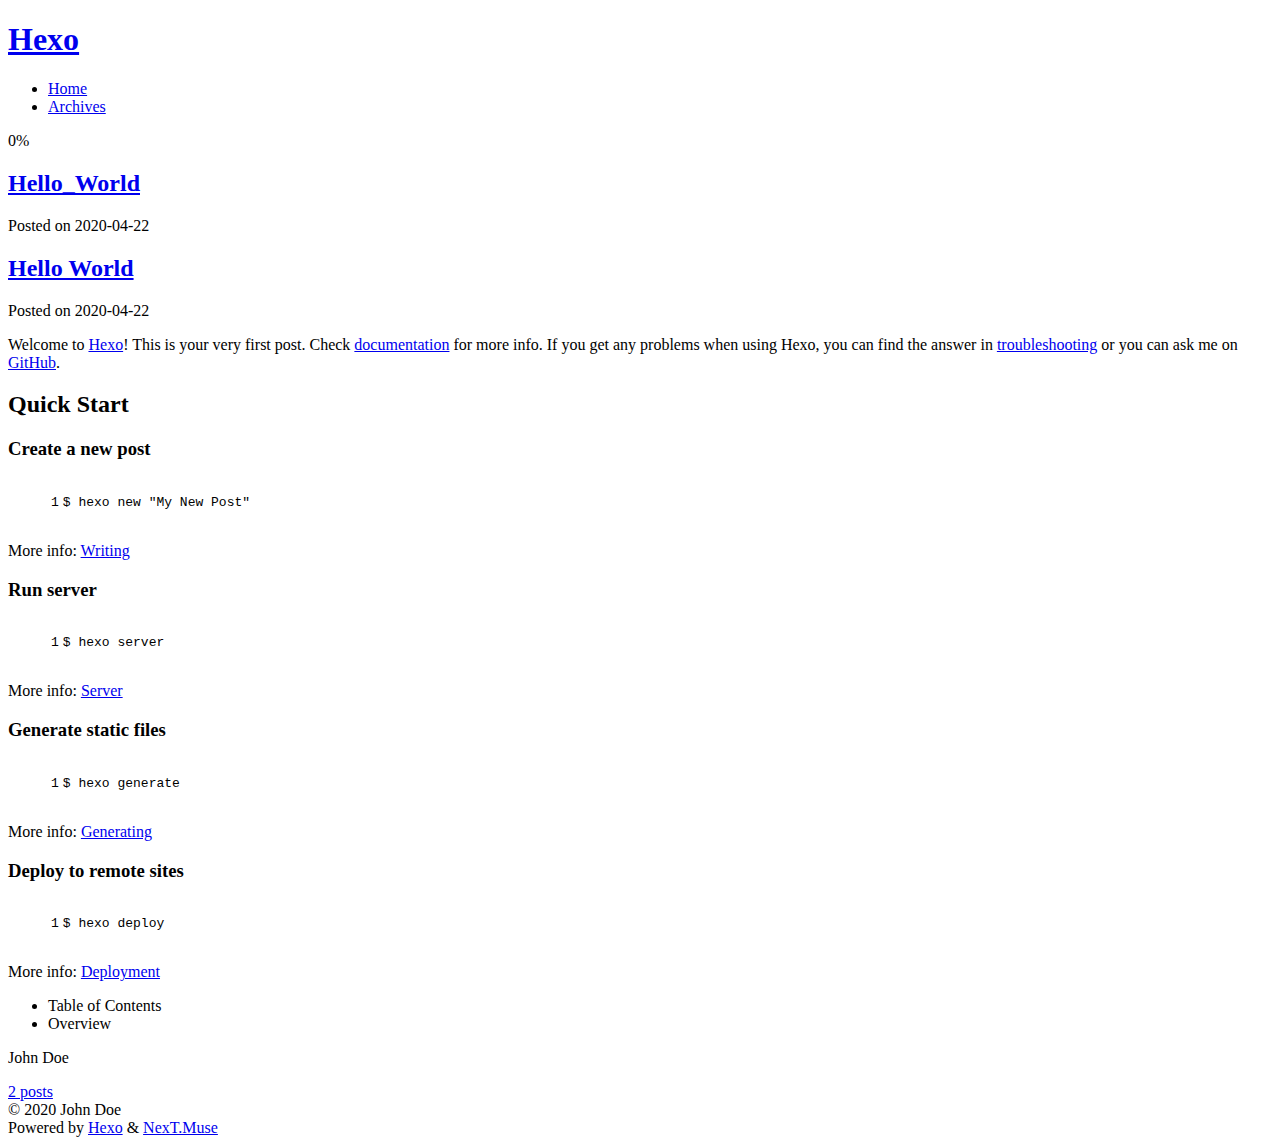
==== commit 3aef8d12: "Site updated: 2020-04-22 21:37:45" ====
--- a/index.html
+++ b/index.html
@@ -5,30 +5,30 @@
 <meta name="viewport" content="width=device-width, initial-scale=1, maximum-scale=2">
 <meta name="theme-color" content="#222">
 <meta name="generator" content="Hexo 4.2.0">
-  <link rel="apple-touch-icon" sizes="180x180" href="/images/apple-touch-icon-next.png">
-  <link rel="icon" type="image/png" sizes="32x32" href="/images/favicon-32x32-next.png">
-  <link rel="icon" type="image/png" sizes="16x16" href="/images/favicon-16x16-next.png">
-  <link rel="mask-icon" href="/images/logo.svg" color="#222">
-
-<link rel="stylesheet" href="/css/main.css">
-
-
-<link rel="stylesheet" href="/lib/font-awesome/css/all.min.css">
+  <link rel="apple-touch-icon" sizes="180x180" href="/xz.github.io/images/apple-touch-icon-next.png">
+  <link rel="icon" type="image/png" sizes="32x32" href="/xz.github.io/images/favicon-32x32-next.png">
+  <link rel="icon" type="image/png" sizes="16x16" href="/xz.github.io/images/favicon-16x16-next.png">
+  <link rel="mask-icon" href="/xz.github.io/images/logo.svg" color="#222">
+
+<link rel="stylesheet" href="/xz.github.io/css/main.css">
+
+
+<link rel="stylesheet" href="/xz.github.io/lib/font-awesome/css/all.min.css">
 
 <script id="hexo-configurations">
     var NexT = window.NexT || {};
-    var CONFIG = {"hostname":"xz.github.io","root":"/","scheme":"Muse","version":"7.8.0","exturl":false,"sidebar":{"position":"left","display":"post","padding":18,"offset":12,"onmobile":false},"copycode":{"enable":false,"show_result":false,"style":null},"back2top":{"enable":true,"sidebar":false,"scrollpercent":false},"bookmark":{"enable":false,"color":"#222","save":"auto"},"fancybox":false,"mediumzoom":false,"lazyload":false,"pangu":false,"comments":{"style":"tabs","active":null,"storage":true,"lazyload":false,"nav":null},"algolia":{"hits":{"per_page":10},"labels":{"input_placeholder":"Search for Posts","hits_empty":"We didn't find any results for the search: ${query}","hits_stats":"${hits} results found in ${time} ms"}},"localsearch":{"enable":false,"trigger":"auto","top_n_per_article":1,"unescape":false,"preload":false},"motion":{"enable":true,"async":false,"transition":{"post_block":"fadeIn","post_header":"slideDownIn","post_body":"slideDownIn","coll_header":"slideLeftIn","sidebar":"slideUpIn"}}};
+    var CONFIG = {"hostname":"attack-on-cc.github.io","root":"/xz.github.io/","scheme":"Muse","version":"7.8.0","exturl":false,"sidebar":{"position":"left","display":"post","padding":18,"offset":12,"onmobile":false},"copycode":{"enable":false,"show_result":false,"style":null},"back2top":{"enable":true,"sidebar":false,"scrollpercent":false},"bookmark":{"enable":false,"color":"#222","save":"auto"},"fancybox":false,"mediumzoom":false,"lazyload":false,"pangu":false,"comments":{"style":"tabs","active":null,"storage":true,"lazyload":false,"nav":null},"algolia":{"hits":{"per_page":10},"labels":{"input_placeholder":"Search for Posts","hits_empty":"We didn't find any results for the search: ${query}","hits_stats":"${hits} results found in ${time} ms"}},"localsearch":{"enable":false,"trigger":"auto","top_n_per_article":1,"unescape":false,"preload":false},"motion":{"enable":true,"async":false,"transition":{"post_block":"fadeIn","post_header":"slideDownIn","post_body":"slideDownIn","coll_header":"slideLeftIn","sidebar":"slideUpIn"}}};
   </script>
 
   <meta property="og:type" content="website">
 <meta property="og:title" content="Hexo">
-<meta property="og:url" content="https://xz.github.io/index.html">
+<meta property="og:url" content="https://attack-on-cc.github.io/xz.github.io/index.html">
 <meta property="og:site_name" content="Hexo">
 <meta property="og:locale" content="en_US">
 <meta property="article:author" content="John Doe">
 <meta name="twitter:card" content="summary">
 
-<link rel="canonical" href="https://xz.github.io/">
+<link rel="canonical" href="https://attack-on-cc.github.io/xz.github.io/">
 
 
 <script id="page-configurations">
@@ -90,7 +90,7 @@
 
   <div class="site-meta">
 
-    <a href="/" class="brand" rel="start">
+    <a href="/xz.github.io/" class="brand" rel="start">
       <span class="logo-line-before"><i></i></span>
       <h1 class="site-title">Hexo</h1>
       <span class="logo-line-after"><i></i></span>
@@ -110,12 +110,12 @@
   <ul id="menu" class="main-menu menu">
         <li class="menu-item menu-item-home">
 
-    <a href="/" rel="section"><i class="fa fa-home fa-fw"></i>Home</a>
+    <a href="/xz.github.io/" rel="section"><i class="fa fa-home fa-fw"></i>Home</a>
 
   </li>
         <li class="menu-item menu-item-archives">
 
-    <a href="/archives/" rel="section"><i class="fa fa-archive fa-fw"></i>Archives</a>
+    <a href="/xz.github.io/archives/" rel="section"><i class="fa fa-archive fa-fw"></i>Archives</a>
 
   </li>
   </ul>
@@ -145,10 +145,10 @@
   
   
   <article itemscope itemtype="http://schema.org/Article" class="post-block" lang="en">
-    <link itemprop="mainEntityOfPage" href="https://xz.github.io/2020/04/22/Hello-World-0/">
+    <link itemprop="mainEntityOfPage" href="https://attack-on-cc.github.io/xz.github.io/2020/04/22/Hello-World-0/">
 
     <span hidden itemprop="author" itemscope itemtype="http://schema.org/Person">
-      <meta itemprop="image" content="/images/avatar.gif">
+      <meta itemprop="image" content="/xz.github.io/images/avatar.gif">
       <meta itemprop="name" content="John Doe">
       <meta itemprop="description" content="">
     </span>
@@ -159,7 +159,7 @@
       <header class="post-header">
         <h2 class="post-title" itemprop="name headline">
           
-            <a href="/2020/04/22/Hello-World-0/" class="post-title-link" itemprop="url">Hello_World</a>
+            <a href="/xz.github.io/2020/04/22/Hello-World-0/" class="post-title-link" itemprop="url">Hello_World</a>
         </h2>
 
         <div class="post-meta">
@@ -202,10 +202,10 @@
   
   
   <article itemscope itemtype="http://schema.org/Article" class="post-block" lang="en">
-    <link itemprop="mainEntityOfPage" href="https://xz.github.io/2020/04/22/hello-world/">
+    <link itemprop="mainEntityOfPage" href="https://attack-on-cc.github.io/xz.github.io/2020/04/22/hello-world/">
 
     <span hidden itemprop="author" itemscope itemtype="http://schema.org/Person">
-      <meta itemprop="image" content="/images/avatar.gif">
+      <meta itemprop="image" content="/xz.github.io/images/avatar.gif">
       <meta itemprop="name" content="John Doe">
       <meta itemprop="description" content="">
     </span>
@@ -216,7 +216,7 @@
       <header class="post-header">
         <h2 class="post-title" itemprop="name headline">
           
-            <a href="/2020/04/22/hello-world/" class="post-title-link" itemprop="url">Hello World</a>
+            <a href="/xz.github.io/2020/04/22/hello-world/" class="post-title-link" itemprop="url">Hello World</a>
         </h2>
 
         <div class="post-meta">
@@ -332,7 +332,7 @@
 <div class="site-state-wrap motion-element">
   <nav class="site-state">
       <div class="site-state-item site-state-posts">
-          <a href="/archives/">
+          <a href="/xz.github.io/archives/">
         
           <span class="site-state-item-count">2</span>
           <span class="site-state-item-name">posts</span>
@@ -385,19 +385,19 @@
   </div>
 
   
-  <script src="/lib/anime.min.js"></script>
-  <script src="/lib/velocity/velocity.min.js"></script>
-  <script src="/lib/velocity/velocity.ui.min.js"></script>
-
-<script src="/js/utils.js"></script>
-
-<script src="/js/motion.js"></script>
-
-
-<script src="/js/schemes/muse.js"></script>
-
-
-<script src="/js/next-boot.js"></script>
+  <script src="/xz.github.io/lib/anime.min.js"></script>
+  <script src="/xz.github.io/lib/velocity/velocity.min.js"></script>
+  <script src="/xz.github.io/lib/velocity/velocity.ui.min.js"></script>
+
+<script src="/xz.github.io/js/utils.js"></script>
+
+<script src="/xz.github.io/js/motion.js"></script>
+
+
+<script src="/xz.github.io/js/schemes/muse.js"></script>
+
+
+<script src="/xz.github.io/js/next-boot.js"></script>
 
 
 
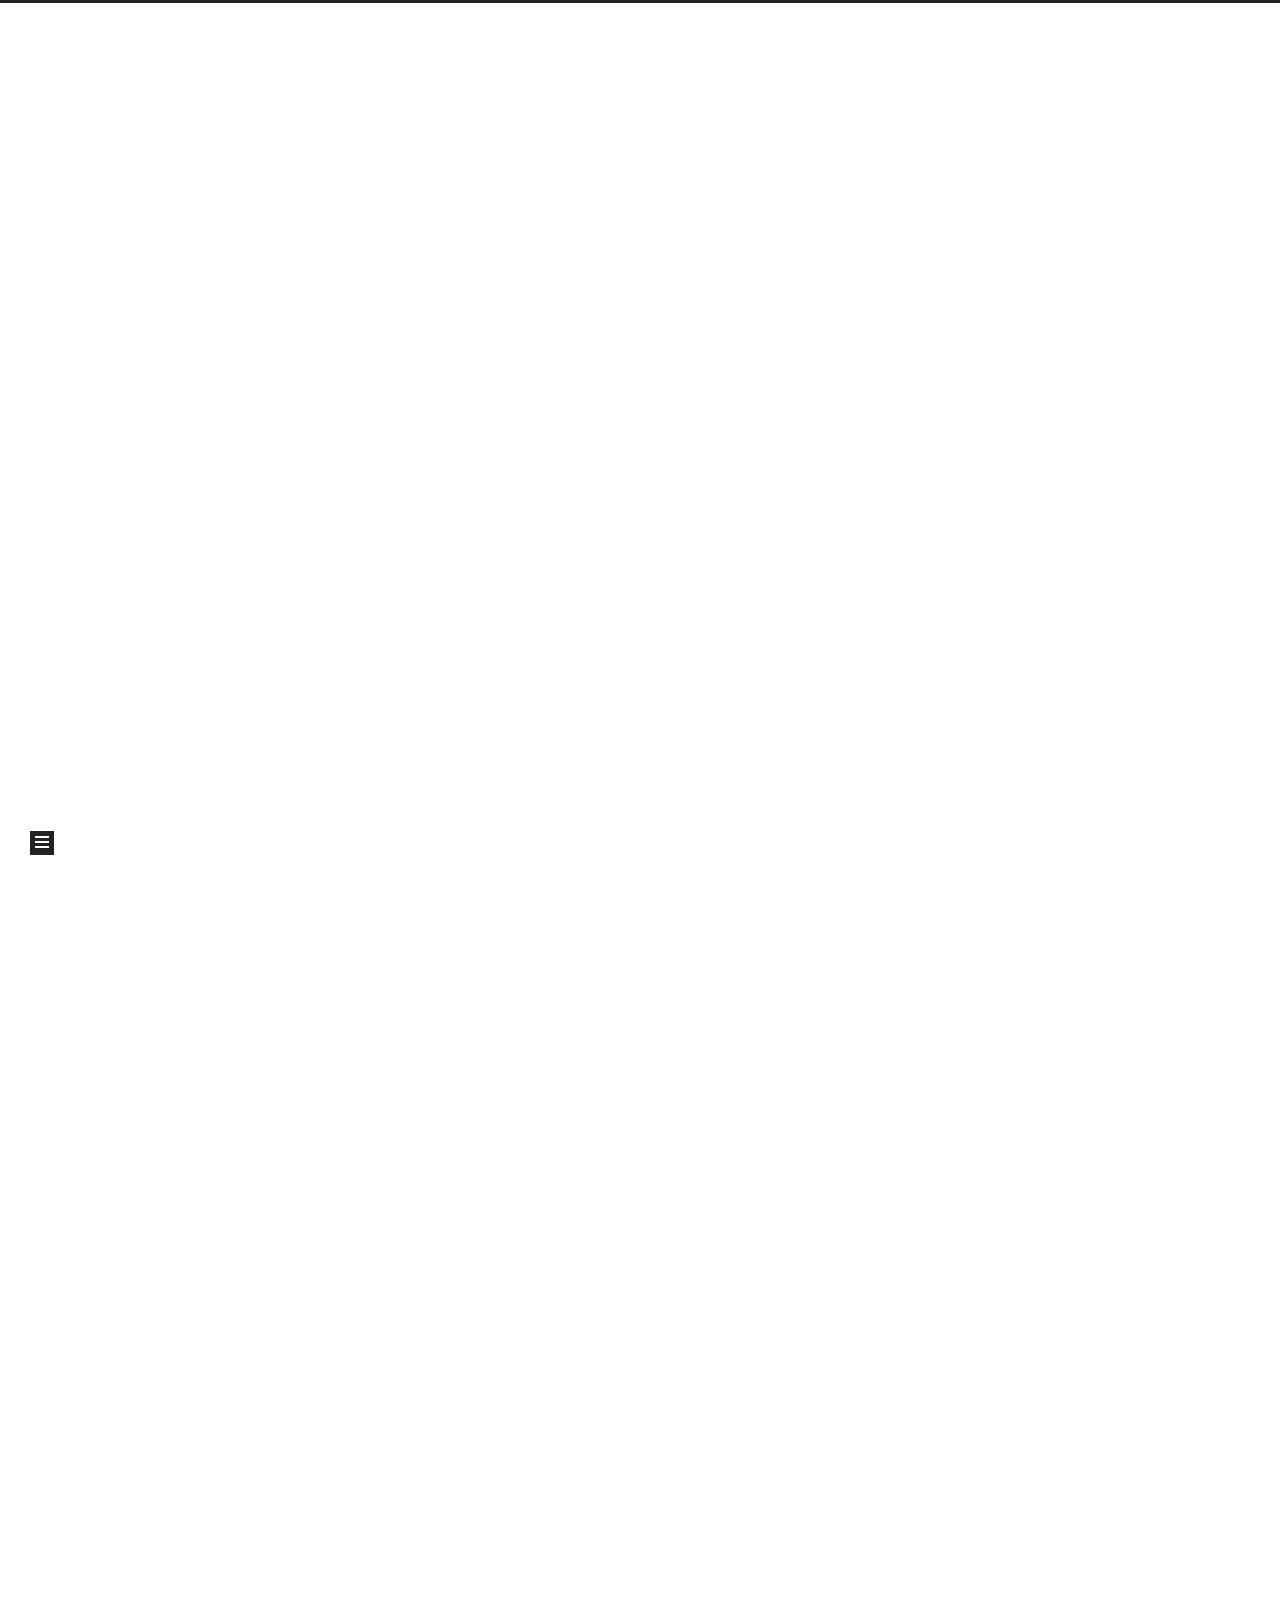
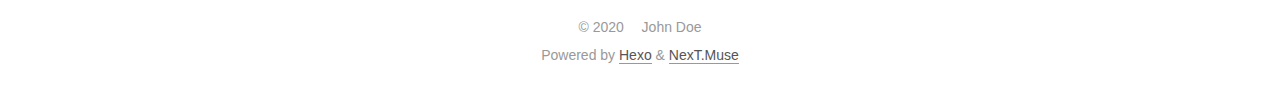
==== commit 5808a82f: "Site updated: 2020-04-22 22:27:38" ====
--- a/index.html
+++ b/index.html
@@ -5,30 +5,30 @@
 <meta name="viewport" content="width=device-width, initial-scale=1, maximum-scale=2">
 <meta name="theme-color" content="#222">
 <meta name="generator" content="Hexo 4.2.0">
-  <link rel="apple-touch-icon" sizes="180x180" href="/xz.github.io/images/apple-touch-icon-next.png">
-  <link rel="icon" type="image/png" sizes="32x32" href="/xz.github.io/images/favicon-32x32-next.png">
-  <link rel="icon" type="image/png" sizes="16x16" href="/xz.github.io/images/favicon-16x16-next.png">
-  <link rel="mask-icon" href="/xz.github.io/images/logo.svg" color="#222">
-
-<link rel="stylesheet" href="/xz.github.io/css/main.css">
-
-
-<link rel="stylesheet" href="/xz.github.io/lib/font-awesome/css/all.min.css">
+  <link rel="apple-touch-icon" sizes="180x180" href="/images/apple-touch-icon-next.png">
+  <link rel="icon" type="image/png" sizes="32x32" href="/images/favicon-32x32-next.png">
+  <link rel="icon" type="image/png" sizes="16x16" href="/images/favicon-16x16-next.png">
+  <link rel="mask-icon" href="/images/logo.svg" color="#222">
+
+<link rel="stylesheet" href="/css/main.css">
+
+
+<link rel="stylesheet" href="/lib/font-awesome/css/all.min.css">
 
 <script id="hexo-configurations">
     var NexT = window.NexT || {};
-    var CONFIG = {"hostname":"attack-on-cc.github.io","root":"/xz.github.io/","scheme":"Muse","version":"7.8.0","exturl":false,"sidebar":{"position":"left","display":"post","padding":18,"offset":12,"onmobile":false},"copycode":{"enable":false,"show_result":false,"style":null},"back2top":{"enable":true,"sidebar":false,"scrollpercent":false},"bookmark":{"enable":false,"color":"#222","save":"auto"},"fancybox":false,"mediumzoom":false,"lazyload":false,"pangu":false,"comments":{"style":"tabs","active":null,"storage":true,"lazyload":false,"nav":null},"algolia":{"hits":{"per_page":10},"labels":{"input_placeholder":"Search for Posts","hits_empty":"We didn't find any results for the search: ${query}","hits_stats":"${hits} results found in ${time} ms"}},"localsearch":{"enable":false,"trigger":"auto","top_n_per_article":1,"unescape":false,"preload":false},"motion":{"enable":true,"async":false,"transition":{"post_block":"fadeIn","post_header":"slideDownIn","post_body":"slideDownIn","coll_header":"slideLeftIn","sidebar":"slideUpIn"}}};
+    var CONFIG = {"hostname":"wanghongzhi233.github.io","root":"/","scheme":"Muse","version":"7.8.0","exturl":false,"sidebar":{"position":"left","display":"post","padding":18,"offset":12,"onmobile":false},"copycode":{"enable":false,"show_result":false,"style":null},"back2top":{"enable":true,"sidebar":false,"scrollpercent":false},"bookmark":{"enable":false,"color":"#222","save":"auto"},"fancybox":false,"mediumzoom":false,"lazyload":false,"pangu":false,"comments":{"style":"tabs","active":null,"storage":true,"lazyload":false,"nav":null},"algolia":{"hits":{"per_page":10},"labels":{"input_placeholder":"Search for Posts","hits_empty":"We didn't find any results for the search: ${query}","hits_stats":"${hits} results found in ${time} ms"}},"localsearch":{"enable":false,"trigger":"auto","top_n_per_article":1,"unescape":false,"preload":false},"motion":{"enable":true,"async":false,"transition":{"post_block":"fadeIn","post_header":"slideDownIn","post_body":"slideDownIn","coll_header":"slideLeftIn","sidebar":"slideUpIn"}}};
   </script>
 
   <meta property="og:type" content="website">
 <meta property="og:title" content="Hexo">
-<meta property="og:url" content="https://attack-on-cc.github.io/xz.github.io/index.html">
+<meta property="og:url" content="https://wanghongzhi233.github.io/index.html">
 <meta property="og:site_name" content="Hexo">
 <meta property="og:locale" content="en_US">
 <meta property="article:author" content="John Doe">
 <meta name="twitter:card" content="summary">
 
-<link rel="canonical" href="https://attack-on-cc.github.io/xz.github.io/">
+<link rel="canonical" href="https://wanghongzhi233.github.io/">
 
 
 <script id="page-configurations">
@@ -90,7 +90,7 @@
 
   <div class="site-meta">
 
-    <a href="/xz.github.io/" class="brand" rel="start">
+    <a href="/" class="brand" rel="start">
       <span class="logo-line-before"><i></i></span>
       <h1 class="site-title">Hexo</h1>
       <span class="logo-line-after"><i></i></span>
@@ -110,12 +110,12 @@
   <ul id="menu" class="main-menu menu">
         <li class="menu-item menu-item-home">
 
-    <a href="/xz.github.io/" rel="section"><i class="fa fa-home fa-fw"></i>Home</a>
+    <a href="/" rel="section"><i class="fa fa-home fa-fw"></i>Home</a>
 
   </li>
         <li class="menu-item menu-item-archives">
 
-    <a href="/xz.github.io/archives/" rel="section"><i class="fa fa-archive fa-fw"></i>Archives</a>
+    <a href="/archives/" rel="section"><i class="fa fa-archive fa-fw"></i>Archives</a>
 
   </li>
   </ul>
@@ -145,10 +145,10 @@
   
   
   <article itemscope itemtype="http://schema.org/Article" class="post-block" lang="en">
-    <link itemprop="mainEntityOfPage" href="https://attack-on-cc.github.io/xz.github.io/2020/04/22/Hello-World-0/">
+    <link itemprop="mainEntityOfPage" href="https://wanghongzhi233.github.io/2020/04/22/Hello-World-0/">
 
     <span hidden itemprop="author" itemscope itemtype="http://schema.org/Person">
-      <meta itemprop="image" content="/xz.github.io/images/avatar.gif">
+      <meta itemprop="image" content="/images/avatar.gif">
       <meta itemprop="name" content="John Doe">
       <meta itemprop="description" content="">
     </span>
@@ -159,7 +159,7 @@
       <header class="post-header">
         <h2 class="post-title" itemprop="name headline">
           
-            <a href="/xz.github.io/2020/04/22/Hello-World-0/" class="post-title-link" itemprop="url">Hello_World</a>
+            <a href="/2020/04/22/Hello-World-0/" class="post-title-link" itemprop="url">Hello_World</a>
         </h2>
 
         <div class="post-meta">
@@ -202,10 +202,10 @@
   
   
   <article itemscope itemtype="http://schema.org/Article" class="post-block" lang="en">
-    <link itemprop="mainEntityOfPage" href="https://attack-on-cc.github.io/xz.github.io/2020/04/22/hello-world/">
+    <link itemprop="mainEntityOfPage" href="https://wanghongzhi233.github.io/2020/04/22/hello-world/">
 
     <span hidden itemprop="author" itemscope itemtype="http://schema.org/Person">
-      <meta itemprop="image" content="/xz.github.io/images/avatar.gif">
+      <meta itemprop="image" content="/images/avatar.gif">
       <meta itemprop="name" content="John Doe">
       <meta itemprop="description" content="">
     </span>
@@ -216,7 +216,7 @@
       <header class="post-header">
         <h2 class="post-title" itemprop="name headline">
           
-            <a href="/xz.github.io/2020/04/22/hello-world/" class="post-title-link" itemprop="url">Hello World</a>
+            <a href="/2020/04/22/hello-world/" class="post-title-link" itemprop="url">Hello World</a>
         </h2>
 
         <div class="post-meta">
@@ -332,7 +332,7 @@
 <div class="site-state-wrap motion-element">
   <nav class="site-state">
       <div class="site-state-item site-state-posts">
-          <a href="/xz.github.io/archives/">
+          <a href="/archives/">
         
           <span class="site-state-item-count">2</span>
           <span class="site-state-item-name">posts</span>
@@ -385,19 +385,19 @@
   </div>
 
   
-  <script src="/xz.github.io/lib/anime.min.js"></script>
-  <script src="/xz.github.io/lib/velocity/velocity.min.js"></script>
-  <script src="/xz.github.io/lib/velocity/velocity.ui.min.js"></script>
-
-<script src="/xz.github.io/js/utils.js"></script>
-
-<script src="/xz.github.io/js/motion.js"></script>
-
-
-<script src="/xz.github.io/js/schemes/muse.js"></script>
-
-
-<script src="/xz.github.io/js/next-boot.js"></script>
+  <script src="/lib/anime.min.js"></script>
+  <script src="/lib/velocity/velocity.min.js"></script>
+  <script src="/lib/velocity/velocity.ui.min.js"></script>
+
+<script src="/js/utils.js"></script>
+
+<script src="/js/motion.js"></script>
+
+
+<script src="/js/schemes/muse.js"></script>
+
+
+<script src="/js/next-boot.js"></script>
 
 
 
--- a/css/main.css
+++ b/css/main.css
@@ -0,0 +1,2290 @@
+:root {
+  --body-bg-color: #fff;
+  --content-bg-color: #fff;
+  --card-bg-color: #f5f5f5;
+  --text-color: #555;
+  --blockquote-color: #666;
+  --link-color: #555;
+  --link-hover-color: #222;
+  --brand-color: #fff;
+  --brand-hover-color: #fff;
+  --table-row-odd-bg-color: #f9f9f9;
+  --table-row-hover-bg-color: #f5f5f5;
+  --menu-item-bg-color: #f5f5f5;
+  --btn-default-bg: #222;
+  --btn-default-color: #fff;
+  --btn-default-border-color: #222;
+  --btn-default-hover-bg: #fff;
+  --btn-default-hover-color: #222;
+  --btn-default-hover-border-color: #222;
+}
+html {
+  line-height: 1.15; /* 1 */
+  -webkit-text-size-adjust: 100%; /* 2 */
+}
+body {
+  margin: 0;
+}
+main {
+  display: block;
+}
+h1 {
+  font-size: 2em;
+  margin: 0.67em 0;
+}
+hr {
+  box-sizing: content-box; /* 1 */
+  height: 0; /* 1 */
+  overflow: visible; /* 2 */
+}
+pre {
+  font-family: monospace, monospace; /* 1 */
+  font-size: 1em; /* 2 */
+}
+a {
+  background: transparent;
+}
+abbr[title] {
+  border-bottom: none; /* 1 */
+  text-decoration: underline; /* 2 */
+  text-decoration: underline dotted; /* 2 */
+}
+b,
+strong {
+  font-weight: bolder;
+}
+code,
+kbd,
+samp {
+  font-family: monospace, monospace; /* 1 */
+  font-size: 1em; /* 2 */
+}
+small {
+  font-size: 80%;
+}
+sub,
+sup {
+  font-size: 75%;
+  line-height: 0;
+  position: relative;
+  vertical-align: baseline;
+}
+sub {
+  bottom: -0.25em;
+}
+sup {
+  top: -0.5em;
+}
+img {
+  border-style: none;
+}
+button,
+input,
+optgroup,
+select,
+textarea {
+  font-family: inherit; /* 1 */
+  font-size: 100%; /* 1 */
+  line-height: 1.15; /* 1 */
+  margin: 0; /* 2 */
+}
+button,
+input {
+/* 1 */
+  overflow: visible;
+}
+button,
+select {
+/* 1 */
+  text-transform: none;
+}
+button,
+[type='button'],
+[type='reset'],
+[type='submit'] {
+  -webkit-appearance: button;
+}
+button::-moz-focus-inner,
+[type='button']::-moz-focus-inner,
+[type='reset']::-moz-focus-inner,
+[type='submit']::-moz-focus-inner {
+  border-style: none;
+  padding: 0;
+}
+button:-moz-focusring,
+[type='button']:-moz-focusring,
+[type='reset']:-moz-focusring,
+[type='submit']:-moz-focusring {
+  outline: 1px dotted ButtonText;
+}
+fieldset {
+  padding: 0.35em 0.75em 0.625em;
+}
+legend {
+  box-sizing: border-box; /* 1 */
+  color: inherit; /* 2 */
+  display: table; /* 1 */
+  max-width: 100%; /* 1 */
+  padding: 0; /* 3 */
+  white-space: normal; /* 1 */
+}
+progress {
+  vertical-align: baseline;
+}
+textarea {
+  overflow: auto;
+}
+[type='checkbox'],
+[type='radio'] {
+  box-sizing: border-box; /* 1 */
+  padding: 0; /* 2 */
+}
+[type='number']::-webkit-inner-spin-button,
+[type='number']::-webkit-outer-spin-button {
+  height: auto;
+}
+[type='search'] {
+  outline-offset: -2px; /* 2 */
+  -webkit-appearance: textfield; /* 1 */
+}
+[type='search']::-webkit-search-decoration {
+  -webkit-appearance: none;
+}
+::-webkit-file-upload-button {
+  font: inherit; /* 2 */
+  -webkit-appearance: button; /* 1 */
+}
+details {
+  display: block;
+}
+summary {
+  display: list-item;
+}
+template {
+  display: none;
+}
+[hidden] {
+  display: none;
+}
+::selection {
+  background: #262a30;
+  color: #eee;
+}
+html,
+body {
+  height: 100%;
+}
+body {
+  background: var(--body-bg-color);
+  color: var(--text-color);
+  font-family: 'Lato', "PingFang SC", "Microsoft YaHei", sans-serif;
+  font-size: 1em;
+  line-height: 2;
+}
+@media (max-width: 991px) {
+  body {
+    padding-left: 0 !important;
+    padding-right: 0 !important;
+  }
+}
+h1,
+h2,
+h3,
+h4,
+h5,
+h6 {
+  font-family: 'Lato', "PingFang SC", "Microsoft YaHei", sans-serif;
+  font-weight: bold;
+  line-height: 1.5;
+  margin: 20px 0 15px;
+}
+h1 {
+  font-size: 1.5em;
+}
+h2 {
+  font-size: 1.375em;
+}
+h3 {
+  font-size: 1.25em;
+}
+h4 {
+  font-size: 1.125em;
+}
+h5 {
+  font-size: 1em;
+}
+h6 {
+  font-size: 0.875em;
+}
+p {
+  margin: 0 0 20px 0;
+}
+a,
+span.exturl {
+  border-bottom: 1px solid #999;
+  color: var(--link-color);
+  outline: 0;
+  text-decoration: none;
+  overflow-wrap: break-word;
+  word-wrap: break-word;
+  cursor: pointer;
+}
+a:hover,
+span.exturl:hover {
+  border-bottom-color: var(--link-hover-color);
+  color: var(--link-hover-color);
+}
+iframe,
+img,
+video {
+  display: block;
+  margin-left: auto;
+  margin-right: auto;
+  max-width: 100%;
+}
+hr {
+  background-image: repeating-linear-gradient(-45deg, #ddd, #ddd 4px, transparent 4px, transparent 8px);
+  border: 0;
+  height: 3px;
+  margin: 40px 0;
+}
+blockquote {
+  border-left: 4px solid #ddd;
+  color: var(--blockquote-color);
+  margin: 0;
+  padding: 0 15px;
+}
+blockquote cite::before {
+  content: '-';
+  padding: 0 5px;
+}
+dt {
+  font-weight: bold;
+}
+dd {
+  margin: 0;
+  padding: 0;
+}
+kbd {
+  background-color: #f5f5f5;
+  background-image: linear-gradient(#eee, #fff, #eee);
+  border: 1px solid #ccc;
+  border-radius: 0.2em;
+  box-shadow: 0.1em 0.1em 0.2em rgba(0,0,0,0.1);
+  color: #555;
+  font-family: inherit;
+  padding: 0.1em 0.3em;
+  white-space: nowrap;
+}
+.table-container {
+  overflow: auto;
+}
+table {
+  border-collapse: collapse;
+  border-spacing: 0;
+  font-size: 0.875em;
+  margin: 0 0 20px 0;
+  width: 100%;
+}
+tbody tr:nth-of-type(odd) {
+  background: var(--table-row-odd-bg-color);
+}
+tbody tr:hover {
+  background: var(--table-row-hover-bg-color);
+}
+caption,
+th,
+td {
+  font-weight: normal;
+  padding: 8px;
+  text-align: left;
+  vertical-align: middle;
+}
+th,
+td {
+  border: 1px solid #ddd;
+  border-bottom: 3px solid #ddd;
+}
+th {
+  font-weight: 700;
+  padding-bottom: 10px;
+}
+td {
+  border-bottom-width: 1px;
+}
+.btn {
+  background: var(--btn-default-bg);
+  border: 2px solid var(--btn-default-border-color);
+  border-radius: 0;
+  color: var(--btn-default-color);
+  display: inline-block;
+  font-size: 0.875em;
+  line-height: 2;
+  padding: 0 20px;
+  text-decoration: none;
+  transition-property: background-color;
+  transition-delay: 0s;
+  transition-duration: 0.2s;
+  transition-timing-function: ease-in-out;
+}
+.btn:hover {
+  background: var(--btn-default-hover-bg);
+  border-color: var(--btn-default-hover-border-color);
+  color: var(--btn-default-hover-color);
+}
+.btn + .btn {
+  margin: 0 0 8px 8px;
+}
+.btn .fa-fw {
+  text-align: left;
+  width: 1.285714285714286em;
+}
+.toggle {
+  line-height: 0;
+}
+.toggle .toggle-line {
+  background: #fff;
+  display: inline-block;
+  height: 2px;
+  left: 0;
+  position: relative;
+  top: 0;
+  transition: all 0.4s;
+  vertical-align: top;
+  width: 100%;
+}
+.toggle .toggle-line:not(:first-child) {
+  margin-top: 3px;
+}
+.toggle.toggle-arrow .toggle-line-first {
+  left: 50%;
+  top: 2px;
+  transform: rotate(45deg);
+  width: 50%;
+}
+.toggle.toggle-arrow .toggle-line-middle {
+  left: 2px;
+  width: 90%;
+}
+.toggle.toggle-arrow .toggle-line-last {
+  left: 50%;
+  top: -2px;
+  transform: rotate(-45deg);
+  width: 50%;
+}
+.toggle.toggle-close .toggle-line-first {
+  transform: rotate(-45deg);
+  top: 5px;
+}
+.toggle.toggle-close .toggle-line-middle {
+  opacity: 0;
+}
+.toggle.toggle-close .toggle-line-last {
+  transform: rotate(45deg);
+  top: -5px;
+}
+.highlight,
+pre {
+  background: #f7f7f7;
+  color: #4d4d4c;
+  line-height: 1.6;
+  margin: 0 auto 20px;
+}
+pre,
+code {
+  font-family: consolas, Menlo, monospace, "PingFang SC", "Microsoft YaHei";
+}
+code {
+  background: #eee;
+  border-radius: 3px;
+  color: #555;
+  padding: 2px 4px;
+  overflow-wrap: break-word;
+  word-wrap: break-word;
+}
+.highlight *::selection {
+  background: #d6d6d6;
+}
+.highlight pre {
+  border: 0;
+  margin: 0;
+  padding: 10px 0;
+}
+.highlight table {
+  border: 0;
+  margin: 0;
+  width: auto;
+}
+.highlight td {
+  border: 0;
+  padding: 0;
+}
+.highlight figcaption {
+  background: #eff2f3;
+  color: #4d4d4c;
+  display: flex;
+  font-size: 0.875em;
+  justify-content: space-between;
+  line-height: 1.2;
+  padding: 0.5em;
+}
+.highlight figcaption a {
+  color: #4d4d4c;
+}
+.highlight figcaption a:hover {
+  border-bottom-color: #4d4d4c;
+}
+.highlight .gutter {
+  -moz-user-select: none;
+  -ms-user-select: none;
+  -webkit-user-select: none;
+  user-select: none;
+}
+.highlight .gutter pre {
+  background: #eff2f3;
+  color: #869194;
+  padding-left: 10px;
+  padding-right: 10px;
+  text-align: right;
+}
+.highlight .code pre {
+  background: #f7f7f7;
+  padding-left: 10px;
+  width: 100%;
+}
+.gist table {
+  width: auto;
+}
+.gist table td {
+  border: 0;
+}
+pre {
+  overflow: auto;
+  padding: 10px;
+}
+pre code {
+  background: none;
+  color: #4d4d4c;
+  font-size: 0.875em;
+  padding: 0;
+  text-shadow: none;
+}
+pre .deletion {
+  background: #fdd;
+}
+pre .addition {
+  background: #dfd;
+}
+pre .meta {
+  color: #eab700;
+  -moz-user-select: none;
+  -ms-user-select: none;
+  -webkit-user-select: none;
+  user-select: none;
+}
+pre .comment {
+  color: #8e908c;
+}
+pre .variable,
+pre .attribute,
+pre .tag,
+pre .name,
+pre .regexp,
+pre .ruby .constant,
+pre .xml .tag .title,
+pre .xml .pi,
+pre .xml .doctype,
+pre .html .doctype,
+pre .css .id,
+pre .css .class,
+pre .css .pseudo {
+  color: #c82829;
+}
+pre .number,
+pre .preprocessor,
+pre .built_in,
+pre .builtin-name,
+pre .literal,
+pre .params,
+pre .constant,
+pre .command {
+  color: #f5871f;
+}
+pre .ruby .class .title,
+pre .css .rules .attribute,
+pre .string,
+pre .symbol,
+pre .value,
+pre .inheritance,
+pre .header,
+pre .ruby .symbol,
+pre .xml .cdata,
+pre .special,
+pre .formula {
+  color: #718c00;
+}
+pre .title,
+pre .css .hexcolor {
+  color: #3e999f;
+}
+pre .function,
+pre .python .decorator,
+pre .python .title,
+pre .ruby .function .title,
+pre .ruby .title .keyword,
+pre .perl .sub,
+pre .javascript .title,
+pre .coffeescript .title {
+  color: #4271ae;
+}
+pre .keyword,
+pre .javascript .function {
+  color: #8959a8;
+}
+.blockquote-center {
+  border-left: none;
+  margin: 40px 0;
+  padding: 0;
+  position: relative;
+  text-align: center;
+}
+.blockquote-center .fa {
+  display: block;
+  opacity: 0.6;
+  position: absolute;
+  width: 100%;
+}
+.blockquote-center .fa-quote-left {
+  border-top: 1px solid #ccc;
+  text-align: left;
+  top: -20px;
+}
+.blockquote-center .fa-quote-right {
+  border-bottom: 1px solid #ccc;
+  text-align: right;
+  bottom: -20px;
+}
+.blockquote-center p,
+.blockquote-center div {
+  text-align: center;
+}
+.post-body .group-picture img {
+  margin: 0 auto;
+  padding: 0 3px;
+}
+.group-picture-row {
+  margin-bottom: 6px;
+  overflow: hidden;
+}
+.group-picture-column {
+  float: left;
+  margin-bottom: 10px;
+}
+.post-body .label {
+  color: #555;
+  display: inline;
+  padding: 0 2px;
+}
+.post-body .label.default {
+  background: #f0f0f0;
+}
+.post-body .label.primary {
+  background: #efe6f7;
+}
+.post-body .label.info {
+  background: #e5f2f8;
+}
+.post-body .label.success {
+  background: #e7f4e9;
+}
+.post-body .label.warning {
+  background: #fcf6e1;
+}
+.post-body .label.danger {
+  background: #fae8eb;
+}
+.post-body .tabs {
+  margin-bottom: 20px;
+}
+.post-body .tabs,
+.tabs-comment {
+  display: block;
+  padding-top: 10px;
+  position: relative;
+}
+.post-body .tabs ul.nav-tabs,
+.tabs-comment ul.nav-tabs {
+  display: flex;
+  flex-wrap: wrap;
+  margin: 0;
+  margin-bottom: -1px;
+  padding: 0;
+}
+@media (max-width: 413px) {
+  .post-body .tabs ul.nav-tabs,
+  .tabs-comment ul.nav-tabs {
+    display: block;
+    margin-bottom: 5px;
+  }
+}
+.post-body .tabs ul.nav-tabs li.tab,
+.tabs-comment ul.nav-tabs li.tab {
+  border-bottom: 1px solid #ddd;
+  border-left: 1px solid transparent;
+  border-right: 1px solid transparent;
+  border-top: 3px solid transparent;
+  flex-grow: 1;
+  list-style-type: none;
+  border-radius: 0 0 0 0;
+}
+@media (max-width: 413px) {
+  .post-body .tabs ul.nav-tabs li.tab,
+  .tabs-comment ul.nav-tabs li.tab {
+    border-bottom: 1px solid transparent;
+    border-left: 3px solid transparent;
+    border-right: 1px solid transparent;
+    border-top: 1px solid transparent;
+  }
+}
+@media (max-width: 413px) {
+  .post-body .tabs ul.nav-tabs li.tab,
+  .tabs-comment ul.nav-tabs li.tab {
+    border-radius: 0;
+  }
+}
+.post-body .tabs ul.nav-tabs li.tab a,
+.tabs-comment ul.nav-tabs li.tab a {
+  border-bottom: initial;
+  display: block;
+  line-height: 1.8;
+  outline: 0;
+  padding: 0.25em 0.75em;
+  text-align: center;
+  transition-delay: 0s;
+  transition-duration: 0.2s;
+  transition-timing-function: ease-out;
+}
+.post-body .tabs ul.nav-tabs li.tab a i,
+.tabs-comment ul.nav-tabs li.tab a i {
+  width: 1.285714285714286em;
+}
+.post-body .tabs ul.nav-tabs li.tab.active,
+.tabs-comment ul.nav-tabs li.tab.active {
+  border-bottom: 1px solid transparent;
+  border-left: 1px solid #ddd;
+  border-right: 1px solid #ddd;
+  border-top: 3px solid #fc6423;
+}
+@media (max-width: 413px) {
+  .post-body .tabs ul.nav-tabs li.tab.active,
+  .tabs-comment ul.nav-tabs li.tab.active {
+    border-bottom: 1px solid #ddd;
+    border-left: 3px solid #fc6423;
+    border-right: 1px solid #ddd;
+    border-top: 1px solid #ddd;
+  }
+}
+.post-body .tabs ul.nav-tabs li.tab.active a,
+.tabs-comment ul.nav-tabs li.tab.active a {
+  color: var(--link-color);
+  cursor: default;
+}
+.post-body .tabs .tab-content .tab-pane,
+.tabs-comment .tab-content .tab-pane {
+  border: 1px solid #ddd;
+  border-top: 0;
+  padding: 20px 20px 0 20px;
+  border-radius: 0;
+}
+.post-body .tabs .tab-content .tab-pane:not(.active),
+.tabs-comment .tab-content .tab-pane:not(.active) {
+  display: none;
+}
+.post-body .tabs .tab-content .tab-pane.active,
+.tabs-comment .tab-content .tab-pane.active {
+  display: block;
+}
+.post-body .tabs .tab-content .tab-pane.active:nth-of-type(1),
+.tabs-comment .tab-content .tab-pane.active:nth-of-type(1) {
+  border-radius: 0 0 0 0;
+}
+@media (max-width: 413px) {
+  .post-body .tabs .tab-content .tab-pane.active:nth-of-type(1),
+  .tabs-comment .tab-content .tab-pane.active:nth-of-type(1) {
+    border-radius: 0;
+  }
+}
+.post-body .note {
+  border-radius: 3px;
+  margin-bottom: 20px;
+  padding: 1em;
+  position: relative;
+  border: 1px solid #eee;
+  border-left-width: 5px;
+}
+.post-body .note h2,
+.post-body .note h3,
+.post-body .note h4,
+.post-body .note h5,
+.post-body .note h6 {
+  margin-top: 0;
+  border-bottom: initial;
+  margin-bottom: 0;
+  padding-top: 0;
+}
+.post-body .note p:first-child,
+.post-body .note ul:first-child,
+.post-body .note ol:first-child,
+.post-body .note table:first-child,
+.post-body .note pre:first-child,
+.post-body .note blockquote:first-child,
+.post-body .note img:first-child {
+  margin-top: 0;
+}
+.post-body .note p:last-child,
+.post-body .note ul:last-child,
+.post-body .note ol:last-child,
+.post-body .note table:last-child,
+.post-body .note pre:last-child,
+.post-body .note blockquote:last-child,
+.post-body .note img:last-child {
+  margin-bottom: 0;
+}
+.post-body .note.default {
+  border-left-color: #777;
+}
+.post-body .note.default h2,
+.post-body .note.default h3,
+.post-body .note.default h4,
+.post-body .note.default h5,
+.post-body .note.default h6 {
+  color: #777;
+}
+.post-body .note.primary {
+  border-left-color: #6f42c1;
+}
+.post-body .note.primary h2,
+.post-body .note.primary h3,
+.post-body .note.primary h4,
+.post-body .note.primary h5,
+.post-body .note.primary h6 {
+  color: #6f42c1;
+}
+.post-body .note.info {
+  border-left-color: #428bca;
+}
+.post-body .note.info h2,
+.post-body .note.info h3,
+.post-body .note.info h4,
+.post-body .note.info h5,
+.post-body .note.info h6 {
+  color: #428bca;
+}
+.post-body .note.success {
+  border-left-color: #5cb85c;
+}
+.post-body .note.success h2,
+.post-body .note.success h3,
+.post-body .note.success h4,
+.post-body .note.success h5,
+.post-body .note.success h6 {
+  color: #5cb85c;
+}
+.post-body .note.warning {
+  border-left-color: #f0ad4e;
+}
+.post-body .note.warning h2,
+.post-body .note.warning h3,
+.post-body .note.warning h4,
+.post-body .note.warning h5,
+.post-body .note.warning h6 {
+  color: #f0ad4e;
+}
+.post-body .note.danger {
+  border-left-color: #d9534f;
+}
+.post-body .note.danger h2,
+.post-body .note.danger h3,
+.post-body .note.danger h4,
+.post-body .note.danger h5,
+.post-body .note.danger h6 {
+  color: #d9534f;
+}
+.pagination .prev,
+.pagination .next,
+.pagination .page-number,
+.pagination .space {
+  display: inline-block;
+  margin: 0 10px;
+  padding: 0 11px;
+  position: relative;
+  top: -1px;
+}
+@media (max-width: 767px) {
+  .pagination .prev,
+  .pagination .next,
+  .pagination .page-number,
+  .pagination .space {
+    margin: 0 5px;
+  }
+}
+.pagination {
+  border-top: 1px solid #eee;
+  margin: 120px 0 0;
+  text-align: center;
+}
+.pagination .prev,
+.pagination .next,
+.pagination .page-number {
+  border-bottom: 0;
+  border-top: 1px solid #eee;
+  transition-property: border-color;
+  transition-delay: 0s;
+  transition-duration: 0.2s;
+  transition-timing-function: ease-in-out;
+}
+.pagination .prev:hover,
+.pagination .next:hover,
+.pagination .page-number:hover {
+  border-top-color: #222;
+}
+.pagination .space {
+  margin: 0;
+  padding: 0;
+}
+.pagination .prev {
+  margin-left: 0;
+}
+.pagination .next {
+  margin-right: 0;
+}
+.pagination .page-number.current {
+  background: #ccc;
+  border-top-color: #ccc;
+  color: #fff;
+}
+@media (max-width: 767px) {
+  .pagination {
+    border-top: none;
+  }
+  .pagination .prev,
+  .pagination .next,
+  .pagination .page-number {
+    border-bottom: 1px solid #eee;
+    border-top: 0;
+    margin-bottom: 10px;
+    padding: 0 10px;
+  }
+  .pagination .prev:hover,
+  .pagination .next:hover,
+  .pagination .page-number:hover {
+    border-bottom-color: #222;
+  }
+}
+.comments {
+  margin-top: 60px;
+  overflow: hidden;
+}
+.comment-button-group {
+  display: flex;
+  flex-wrap: wrap-reverse;
+  justify-content: center;
+  margin: 1em 0;
+}
+.comment-button-group .comment-button {
+  margin: 0.1em 0.2em;
+}
+.comment-button-group .comment-button.active {
+  background: var(--btn-default-hover-bg);
+  border-color: var(--btn-default-hover-border-color);
+  color: var(--btn-default-hover-color);
+}
+.comment-position {
+  display: none;
+}
+.comment-position.active {
+  display: block;
+}
+.tabs-comment {
+  background: var(--content-bg-color);
+  margin-top: 4em;
+  padding-top: 0;
+}
+.tabs-comment .comments {
+  border: 0;
+  box-shadow: none;
+  margin-top: 0;
+  padding-top: 0;
+}
+.container {
+  min-height: 100%;
+  position: relative;
+}
+.main-inner {
+  margin: 0 auto;
+  width: 700px;
+}
+@media (min-width: 1200px) {
+  .main-inner {
+    width: 800px;
+  }
+}
+@media (min-width: 1600px) {
+  .main-inner {
+    width: 900px;
+  }
+}
+@media (max-width: 767px) {
+  .content-wrap {
+    padding: 0 20px;
+  }
+}
+.header {
+  background: transparent;
+}
+.header-inner {
+  margin: 0 auto;
+  width: 700px;
+}
+@media (min-width: 1200px) {
+  .header-inner {
+    width: 800px;
+  }
+}
+@media (min-width: 1600px) {
+  .header-inner {
+    width: 900px;
+  }
+}
+.site-brand-container {
+  display: flex;
+  flex-shrink: 0;
+  padding: 0 10px;
+}
+.headband {
+  background: #222;
+  height: 3px;
+}
+.site-meta {
+  flex-grow: 1;
+  text-align: center;
+}
+@media (max-width: 767px) {
+  .site-meta {
+    text-align: center;
+  }
+}
+.brand {
+  border-bottom: none;
+  color: var(--brand-color);
+  display: inline-block;
+  line-height: 1.375em;
+  padding: 0 40px;
+  position: relative;
+}
+.brand:hover {
+  color: var(--brand-hover-color);
+}
+.site-title {
+  font-family: 'Lato', "PingFang SC", "Microsoft YaHei", sans-serif;
+  font-size: 1.375em;
+  font-weight: normal;
+  margin: 0;
+}
+.site-subtitle {
+  color: #999;
+  font-size: 0.8125em;
+  margin: 10px 0;
+}
+.use-motion .brand {
+  opacity: 0;
+}
+.use-motion .site-title,
+.use-motion .site-subtitle,
+.use-motion .custom-logo-image {
+  opacity: 0;
+  position: relative;
+  top: -10px;
+}
+.site-nav-toggle,
+.site-nav-right {
+  display: none;
+}
+@media (max-width: 767px) {
+  .site-nav-toggle,
+  .site-nav-right {
+    display: flex;
+    flex-direction: column;
+    justify-content: center;
+  }
+}
+.site-nav-toggle .toggle,
+.site-nav-right .toggle {
+  color: var(--text-color);
+  padding: 10px;
+  width: 22px;
+}
+.site-nav-toggle .toggle .toggle-line,
+.site-nav-right .toggle .toggle-line {
+  background: var(--text-color);
+  border-radius: 1px;
+}
+.site-nav {
+  display: block;
+}
+@media (max-width: 767px) {
+  .site-nav {
+    clear: both;
+    display: none;
+  }
+}
+.site-nav.site-nav-on {
+  display: block;
+}
+.menu {
+  margin-top: 20px;
+  padding-left: 0;
+  text-align: center;
+}
+.menu-item {
+  display: inline-block;
+  list-style: none;
+  margin: 0 10px;
+}
+@media (max-width: 767px) {
+  .menu-item {
+    display: block;
+    margin-top: 10px;
+  }
+  .menu-item.menu-item-search {
+    display: none;
+  }
+}
+.menu-item a,
+.menu-item span.exturl {
+  border-bottom: 0;
+  display: block;
+  font-size: 0.8125em;
+  transition-property: border-color;
+  transition-delay: 0s;
+  transition-duration: 0.2s;
+  transition-timing-function: ease-in-out;
+}
+@media (hover: none) {
+  .menu-item a:hover,
+  .menu-item span.exturl:hover {
+    border-bottom-color: transparent !important;
+  }
+}
+.menu-item .fa,
+.menu-item .fab,
+.menu-item .far,
+.menu-item .fas {
+  margin-right: 8px;
+}
+.menu-item .badge {
+  display: inline-block;
+  font-weight: bold;
+  line-height: 1;
+  margin-left: 0.35em;
+  margin-top: 0.35em;
+  text-align: center;
+  white-space: nowrap;
+}
+@media (max-width: 767px) {
+  .menu-item .badge {
+    float: right;
+    margin-left: 0;
+  }
+}
+.menu-item-active a,
+.menu .menu-item a:hover,
+.menu .menu-item span.exturl:hover {
+  background: var(--menu-item-bg-color);
+}
+.use-motion .menu-item {
+  opacity: 0;
+}
+.sidebar {
+  background: #222;
+  bottom: 0;
+  box-shadow: inset 0 2px 6px #000;
+  position: fixed;
+  top: 0;
+}
+@media (max-width: 991px) {
+  .sidebar {
+    display: none;
+  }
+}
+.sidebar-inner {
+  color: #999;
+  padding: 18px 10px;
+  text-align: center;
+}
+.cc-license {
+  margin-top: 10px;
+  text-align: center;
+}
+.cc-license .cc-opacity {
+  border-bottom: none;
+  opacity: 0.7;
+}
+.cc-license .cc-opacity:hover {
+  opacity: 0.9;
+}
+.cc-license img {
+  display: inline-block;
+}
+.site-author-image {
+  border: 2px solid #333;
+  display: block;
+  margin: 0 auto;
+  max-width: 96px;
+  padding: 2px;
+}
+.site-author-name {
+  color: #f5f5f5;
+  font-weight: normal;
+  margin: 5px 0 0;
+  text-align: center;
+}
+.site-description {
+  color: #999;
+  font-size: 1em;
+  margin-top: 5px;
+  text-align: center;
+}
+.links-of-author {
+  margin-top: 15px;
+}
+.links-of-author a,
+.links-of-author span.exturl {
+  border-bottom-color: #555;
+  display: inline-block;
+  font-size: 0.8125em;
+  margin-bottom: 10px;
+  margin-right: 10px;
+  vertical-align: middle;
+}
+.links-of-author a::before,
+.links-of-author span.exturl::before {
+  background: #ffff87;
+  border-radius: 50%;
+  content: ' ';
+  display: inline-block;
+  height: 4px;
+  margin-right: 3px;
+  vertical-align: middle;
+  width: 4px;
+}
+.sidebar-button {
+  margin-top: 15px;
+}
+.sidebar-button a {
+  border: 1px solid #fc6423;
+  border-radius: 4px;
+  color: #fc6423;
+  display: inline-block;
+  padding: 0 15px;
+}
+.sidebar-button a .fa,
+.sidebar-button a .fab,
+.sidebar-button a .far,
+.sidebar-button a .fas {
+  margin-right: 5px;
+}
+.sidebar-button a:hover {
+  background: #fc6423;
+  border: 1px solid #fc6423;
+  color: #fff;
+}
+.sidebar-button a:hover .fa,
+.sidebar-button a:hover .fab,
+.sidebar-button a:hover .far,
+.sidebar-button a:hover .fas {
+  color: #fff;
+}
+.links-of-blogroll {
+  font-size: 0.8125em;
+  margin-top: 10px;
+}
+.links-of-blogroll-title {
+  font-size: 0.875em;
+  font-weight: 600;
+  margin-top: 0;
+}
+.links-of-blogroll-list {
+  list-style: none;
+  margin: 0;
+  padding: 0;
+}
+#sidebar-dimmer {
+  display: none;
+}
+@media (max-width: 767px) {
+  #sidebar-dimmer {
+    background: #000;
+    display: block;
+    height: 100%;
+    left: 100%;
+    opacity: 0;
+    position: fixed;
+    top: 0;
+    width: 100%;
+    z-index: 1100;
+  }
+  .sidebar-active + #sidebar-dimmer {
+    opacity: 0.7;
+    transform: translateX(-100%);
+    transition: opacity 0.5s;
+  }
+}
+.sidebar-nav {
+  margin: 0;
+  padding-bottom: 20px;
+  padding-left: 0;
+}
+.sidebar-nav li {
+  border-bottom: 1px solid transparent;
+  color: #666;
+  cursor: pointer;
+  display: inline-block;
+  font-size: 0.875em;
+}
+.sidebar-nav li.sidebar-nav-overview {
+  margin-left: 10px;
+}
+.sidebar-nav li:hover {
+  color: #f5f5f5;
+}
+.sidebar-nav .sidebar-nav-active {
+  border-bottom-color: #87daff;
+  color: #87daff;
+}
+.sidebar-nav .sidebar-nav-active:hover {
+  color: #87daff;
+}
+.sidebar-panel {
+  display: none;
+  overflow-x: hidden;
+  overflow-y: auto;
+}
+.sidebar-panel-active {
+  display: block;
+}
+.sidebar-toggle {
+  background: #222;
+  bottom: 45px;
+  cursor: pointer;
+  height: 14px;
+  left: 30px;
+  padding: 5px;
+  position: fixed;
+  width: 14px;
+  z-index: 1300;
+}
+@media (max-width: 991px) {
+  .sidebar-toggle {
+    left: 20px;
+    opacity: 0.8;
+    display: none;
+  }
+}
+.sidebar-toggle:hover .toggle-line {
+  background: #87daff;
+}
+.post-toc {
+  font-size: 0.875em;
+}
+.post-toc ol {
+  list-style: none;
+  margin: 0;
+  padding: 0 2px 5px 10px;
+  text-align: left;
+}
+.post-toc ol > ol {
+  padding-left: 0;
+}
+.post-toc ol a {
+  transition-property: all;
+  transition-delay: 0s;
+  transition-duration: 0.2s;
+  transition-timing-function: ease-in-out;
+}
+.post-toc .nav-item {
+  line-height: 1.8;
+  overflow: hidden;
+  text-overflow: ellipsis;
+  white-space: nowrap;
+}
+.post-toc .nav .nav-child {
+  display: none;
+}
+.post-toc .nav .active > .nav-child {
+  display: block;
+}
+.post-toc .nav .active-current > .nav-child {
+  display: block;
+}
+.post-toc .nav .active-current > .nav-child > .nav-item {
+  display: block;
+}
+.post-toc .nav .active > a {
+  border-bottom-color: #87daff;
+  color: #87daff;
+}
+.post-toc .nav .active-current > a {
+  color: #87daff;
+}
+.post-toc .nav .active-current > a:hover {
+  color: #87daff;
+}
+.site-state {
+  display: flex;
+  justify-content: center;
+  line-height: 1.4;
+  margin-top: 10px;
+  overflow: hidden;
+  text-align: center;
+  white-space: nowrap;
+}
+.site-state-item {
+  padding: 0 15px;
+}
+.site-state-item:not(:first-child) {
+  border-left: 1px solid #333;
+}
+.site-state-item a {
+  border-bottom: none;
+}
+.site-state-item-count {
+  display: block;
+  font-size: 1.25em;
+  font-weight: 600;
+  text-align: center;
+}
+.site-state-item-name {
+  color: inherit;
+  font-size: 0.875em;
+}
+.footer {
+  color: #999;
+  font-size: 0.875em;
+  padding: 20px 0;
+}
+.footer.footer-fixed {
+  bottom: 0;
+  left: 0;
+  position: absolute;
+  right: 0;
+}
+.footer-inner {
+  box-sizing: border-box;
+  margin: 0 auto;
+  text-align: center;
+  width: 700px;
+}
+@media (min-width: 1200px) {
+  .footer-inner {
+    width: 800px;
+  }
+}
+@media (min-width: 1600px) {
+  .footer-inner {
+    width: 900px;
+  }
+}
+.languages {
+  display: inline-block;
+  font-size: 1.125em;
+  position: relative;
+}
+.languages .lang-select-label span {
+  margin: 0 0.5em;
+}
+.languages .lang-select {
+  height: 100%;
+  left: 0;
+  opacity: 0;
+  position: absolute;
+  top: 0;
+  width: 100%;
+}
+.with-love {
+  color: #ff0000;
+  display: inline-block;
+  margin: 0 5px;
+}
+.powered-by,
+.theme-info {
+  display: inline-block;
+}
+@-moz-keyframes iconAnimate {
+  0%, 100% {
+    transform: scale(1);
+  }
+  10%, 30% {
+    transform: scale(0.9);
+  }
+  20%, 40%, 60%, 80% {
+    transform: scale(1.1);
+  }
+  50%, 70% {
+    transform: scale(1.1);
+  }
+}
+@-webkit-keyframes iconAnimate {
+  0%, 100% {
+    transform: scale(1);
+  }
+  10%, 30% {
+    transform: scale(0.9);
+  }
+  20%, 40%, 60%, 80% {
+    transform: scale(1.1);
+  }
+  50%, 70% {
+    transform: scale(1.1);
+  }
+}
+@-o-keyframes iconAnimate {
+  0%, 100% {
+    transform: scale(1);
+  }
+  10%, 30% {
+    transform: scale(0.9);
+  }
+  20%, 40%, 60%, 80% {
+    transform: scale(1.1);
+  }
+  50%, 70% {
+    transform: scale(1.1);
+  }
+}
+@keyframes iconAnimate {
+  0%, 100% {
+    transform: scale(1);
+  }
+  10%, 30% {
+    transform: scale(0.9);
+  }
+  20%, 40%, 60%, 80% {
+    transform: scale(1.1);
+  }
+  50%, 70% {
+    transform: scale(1.1);
+  }
+}
+.back-to-top {
+  font-size: 12px;
+  text-align: center;
+  transition-delay: 0s;
+  transition-duration: 0.2s;
+  transition-timing-function: ease-in-out;
+}
+.back-to-top {
+  background: #222;
+  bottom: -100px;
+  box-sizing: border-box;
+  color: #fff;
+  cursor: pointer;
+  left: 30px;
+  opacity: 1;
+  padding: 0 6px;
+  position: fixed;
+  transition-property: bottom;
+  z-index: 1300;
+  width: 24px;
+}
+.back-to-top span {
+  display: none;
+}
+.back-to-top:hover {
+  color: #87daff;
+}
+.back-to-top.back-to-top-on {
+  bottom: 19px;
+}
+@media (max-width: 991px) {
+  .back-to-top {
+    left: 20px;
+    opacity: 0.8;
+  }
+}
+.post-body {
+  font-family: 'Lato', "PingFang SC", "Microsoft YaHei", sans-serif;
+  overflow-wrap: break-word;
+  word-wrap: break-word;
+}
+@media (min-width: 1200px) {
+  .post-body {
+    font-size: 1.125em;
+  }
+}
+.post-body .exturl .fa {
+  font-size: 0.875em;
+  margin-left: 4px;
+}
+.post-body .image-caption,
+.post-body .figure .caption {
+  color: #999;
+  font-size: 0.875em;
+  font-weight: bold;
+  line-height: 1;
+  margin: -20px auto 15px;
+  text-align: center;
+}
+.post-sticky-flag {
+  display: inline-block;
+  transform: rotate(30deg);
+}
+.post-button {
+  margin-top: 40px;
+  text-align: center;
+}
+.use-motion .post-block,
+.use-motion .pagination,
+.use-motion .comments {
+  opacity: 0;
+}
+.use-motion .post-header {
+  opacity: 0;
+}
+.use-motion .post-body {
+  opacity: 0;
+}
+.use-motion .collection-header {
+  opacity: 0;
+}
+.posts-collapse {
+  margin-left: 35px;
+  position: relative;
+}
+@media (max-width: 767px) {
+  .posts-collapse {
+    margin-left: 0px;
+    margin-right: 0px;
+  }
+}
+.posts-collapse .collection-title {
+  font-size: 1.125em;
+  position: relative;
+}
+.posts-collapse .collection-title::before {
+  background: #999;
+  border: 1px solid #fff;
+  border-radius: 50%;
+  content: ' ';
+  height: 10px;
+  left: 0;
+  margin-left: -6px;
+  margin-top: -4px;
+  position: absolute;
+  top: 50%;
+  width: 10px;
+}
+.posts-collapse .collection-year {
+  font-size: 1.5em;
+  font-weight: bold;
+  margin: 60px 0;
+  position: relative;
+}
+.posts-collapse .collection-year::before {
+  background: #bbb;
+  border-radius: 50%;
+  content: ' ';
+  height: 8px;
+  left: 0;
+  margin-left: -4px;
+  margin-top: -4px;
+  position: absolute;
+  top: 50%;
+  width: 8px;
+}
+.posts-collapse .collection-header {
+  display: block;
+  margin: 0 0 0 20px;
+}
+.posts-collapse .collection-header small {
+  color: #bbb;
+  margin-left: 5px;
+}
+.posts-collapse .post-header {
+  border-bottom: 1px dashed #ccc;
+  margin: 30px 0;
+  padding-left: 15px;
+  position: relative;
+  transition-property: border;
+  transition-delay: 0s;
+  transition-duration: 0.2s;
+  transition-timing-function: ease-in-out;
+}
+.posts-collapse .post-header::before {
+  background: #bbb;
+  border: 1px solid #fff;
+  border-radius: 50%;
+  content: ' ';
+  height: 6px;
+  left: 0;
+  margin-left: -4px;
+  position: absolute;
+  top: 0.75em;
+  transition-property: background;
+  width: 6px;
+  transition-delay: 0s;
+  transition-duration: 0.2s;
+  transition-timing-function: ease-in-out;
+}
+.posts-collapse .post-header:hover {
+  border-bottom-color: #666;
+}
+.posts-collapse .post-header:hover::before {
+  background: #222;
+}
+.posts-collapse .post-meta {
+  display: inline;
+  font-size: 0.75em;
+  margin-right: 10px;
+}
+.posts-collapse .post-title {
+  display: inline;
+}
+.posts-collapse .post-title a,
+.posts-collapse .post-title span.exturl {
+  border-bottom: none;
+  color: var(--link-color);
+}
+.posts-collapse .post-title .fa-external-link-alt {
+  font-size: 0.875em;
+  margin-left: 5px;
+}
+.posts-collapse::before {
+  background: #f5f5f5;
+  content: ' ';
+  height: 100%;
+  left: 0;
+  margin-left: -2px;
+  position: absolute;
+  top: 1.25em;
+  width: 4px;
+}
+.post-eof {
+  background: #ccc;
+  height: 1px;
+  margin: 80px auto 60px;
+  text-align: center;
+  width: 8%;
+}
+.post-block:last-of-type .post-eof {
+  display: none;
+}
+.content {
+  padding-top: 40px;
+}
+@media (min-width: 992px) {
+  .post-body {
+    text-align: justify;
+  }
+}
+@media (max-width: 991px) {
+  .post-body {
+    text-align: justify;
+  }
+}
+.post-body h1,
+.post-body h2,
+.post-body h3,
+.post-body h4,
+.post-body h5,
+.post-body h6 {
+  padding-top: 10px;
+}
+.post-body h1 .header-anchor,
+.post-body h2 .header-anchor,
+.post-body h3 .header-anchor,
+.post-body h4 .header-anchor,
+.post-body h5 .header-anchor,
+.post-body h6 .header-anchor {
+  border-bottom-style: none;
+  color: #ccc;
+  float: right;
+  margin-left: 10px;
+  visibility: hidden;
+}
+.post-body h1 .header-anchor:hover,
+.post-body h2 .header-anchor:hover,
+.post-body h3 .header-anchor:hover,
+.post-body h4 .header-anchor:hover,
+.post-body h5 .header-anchor:hover,
+.post-body h6 .header-anchor:hover {
+  color: inherit;
+}
+.post-body h1:hover .header-anchor,
+.post-body h2:hover .header-anchor,
+.post-body h3:hover .header-anchor,
+.post-body h4:hover .header-anchor,
+.post-body h5:hover .header-anchor,
+.post-body h6:hover .header-anchor {
+  visibility: visible;
+}
+.post-body iframe,
+.post-body img,
+.post-body video {
+  margin-bottom: 20px;
+}
+.post-body .video-container {
+  height: 0;
+  margin-bottom: 20px;
+  overflow: hidden;
+  padding-top: 75%;
+  position: relative;
+  width: 100%;
+}
+.post-body .video-container iframe,
+.post-body .video-container object,
+.post-body .video-container embed {
+  height: 100%;
+  left: 0;
+  margin: 0;
+  position: absolute;
+  top: 0;
+  width: 100%;
+}
+.post-gallery {
+  align-items: center;
+  display: grid;
+  grid-gap: 10px;
+  grid-template-columns: 1fr 1fr 1fr;
+  margin-bottom: 20px;
+}
+@media (max-width: 767px) {
+  .post-gallery {
+    grid-template-columns: 1fr 1fr;
+  }
+}
+.post-gallery a {
+  border: 0;
+}
+.post-gallery img {
+  margin: 0;
+}
+.posts-expand .post-header {
+  font-size: 1.125em;
+}
+.posts-expand .post-title {
+  font-size: 1.5em;
+  font-weight: normal;
+  margin: initial;
+  text-align: center;
+  overflow-wrap: break-word;
+  word-wrap: break-word;
+}
+.posts-expand .post-title-link {
+  border-bottom: none;
+  color: var(--link-color);
+  display: inline-block;
+  position: relative;
+  vertical-align: top;
+}
+.posts-expand .post-title-link::before {
+  background: var(--link-color);
+  bottom: 0;
+  content: '';
+  height: 2px;
+  left: 0;
+  position: absolute;
+  transform: scaleX(0);
+  visibility: hidden;
+  width: 100%;
+  transition-delay: 0s;
+  transition-duration: 0.2s;
+  transition-timing-function: ease-in-out;
+}
+.posts-expand .post-title-link:hover::before {
+  transform: scaleX(1);
+  visibility: visible;
+}
+.posts-expand .post-title-link .fa-external-link-alt {
+  font-size: 0.875em;
+  margin-left: 5px;
+}
+.posts-expand .post-meta {
+  color: #999;
+  font-family: 'Lato', "PingFang SC", "Microsoft YaHei", sans-serif;
+  font-size: 0.75em;
+  margin: 3px 0 60px 0;
+  text-align: center;
+}
+.posts-expand .post-meta .post-description {
+  font-size: 0.875em;
+  margin-top: 2px;
+}
+.posts-expand .post-meta time {
+  border-bottom: 1px dashed #999;
+  cursor: pointer;
+}
+.post-meta .post-meta-item + .post-meta-item::before {
+  content: '|';
+  margin: 0 0.5em;
+}
+.post-meta-divider {
+  margin: 0 0.5em;
+}
+.post-meta-item-icon {
+  margin-right: 3px;
+}
+@media (max-width: 991px) {
+  .post-meta-item-icon {
+    display: inline-block;
+  }
+}
+@media (max-width: 991px) {
+  .post-meta-item-text {
+    display: none;
+  }
+}
+.post-nav {
+  border-top: 1px solid #eee;
+  display: flex;
+  justify-content: space-between;
+  margin-top: 15px;
+  padding: 10px 5px 0;
+}
+.post-nav-item {
+  flex: 1;
+}
+.post-nav-item a {
+  border-bottom: none;
+  display: block;
+  font-size: 0.875em;
+  line-height: 1.6;
+  position: relative;
+}
+.post-nav-item a:active {
+  top: 2px;
+}
+.post-nav-item .fa {
+  font-size: 0.75em;
+}
+.post-nav-item:first-child {
+  margin-right: 15px;
+}
+.post-nav-item:first-child .fa {
+  margin-right: 5px;
+}
+.post-nav-item:last-child {
+  margin-left: 15px;
+  text-align: right;
+}
+.post-nav-item:last-child .fa {
+  margin-left: 5px;
+}
+.rtl.post-body p,
+.rtl.post-body a,
+.rtl.post-body h1,
+.rtl.post-body h2,
+.rtl.post-body h3,
+.rtl.post-body h4,
+.rtl.post-body h5,
+.rtl.post-body h6,
+.rtl.post-body li,
+.rtl.post-body ul,
+.rtl.post-body ol {
+  direction: rtl;
+  font-family: UKIJ Ekran;
+}
+.rtl.post-title {
+  font-family: UKIJ Ekran;
+}
+.post-tags {
+  margin-top: 40px;
+  text-align: center;
+}
+.post-tags a {
+  display: inline-block;
+  font-size: 0.8125em;
+}
+.post-tags a:not(:last-child) {
+  margin-right: 10px;
+}
+.post-widgets {
+  border-top: 1px solid #eee;
+  margin-top: 15px;
+  text-align: center;
+}
+.wp_rating {
+  height: 20px;
+  line-height: 20px;
+  margin-top: 10px;
+  padding-top: 6px;
+  text-align: center;
+}
+.social-like {
+  display: flex;
+  font-size: 0.875em;
+  justify-content: center;
+  text-align: center;
+}
+.reward-container {
+  margin: 20px auto;
+  padding: 10px 0;
+  text-align: center;
+  width: 90%;
+}
+.reward-container button {
+  background: #ff2a2a;
+  border: 0;
+  border-radius: 5px;
+  color: #fff;
+  cursor: pointer;
+  line-height: 2;
+  outline: 0;
+  padding: 0 15px;
+  vertical-align: text-top;
+}
+.reward-container button:hover {
+  background: #f55;
+}
+#qr {
+  padding-top: 20px;
+}
+#qr a {
+  border: 0;
+}
+#qr img {
+  display: inline-block;
+  margin: 0.8em 2em 0 2em;
+  max-width: 100%;
+  width: 180px;
+}
+#qr p {
+  text-align: center;
+}
+.category-all-page .category-all-title {
+  text-align: center;
+}
+.category-all-page .category-all {
+  margin-top: 20px;
+}
+.category-all-page .category-list {
+  list-style: none;
+  margin: 0;
+  padding: 0;
+}
+.category-all-page .category-list-item {
+  margin: 5px 10px;
+}
+.category-all-page .category-list-count {
+  color: #bbb;
+}
+.category-all-page .category-list-count::before {
+  content: ' (';
+  display: inline;
+}
+.category-all-page .category-list-count::after {
+  content: ') ';
+  display: inline;
+}
+.category-all-page .category-list-child {
+  padding-left: 10px;
+}
+.event-list {
+  padding: 0;
+}
+.event-list hr {
+  background: #222;
+  margin: 20px 0 45px 0;
+}
+.event-list hr::after {
+  background: #222;
+  color: #fff;
+  content: 'NOW';
+  display: inline-block;
+  font-weight: bold;
+  padding: 0 5px;
+  text-align: right;
+}
+.event-list .event {
+  background: #222;
+  margin: 20px 0;
+  min-height: 40px;
+  padding: 15px 0 15px 10px;
+}
+.event-list .event .event-summary {
+  color: #fff;
+  margin: 0;
+  padding-bottom: 3px;
+}
+.event-list .event .event-summary::before {
+  animation: dot-flash 1s alternate infinite ease-in-out;
+  color: #fff;
+  content: '\f111';
+  display: inline-block;
+  font-size: 10px;
+  margin-right: 25px;
+  vertical-align: middle;
+  font-family: 'Font Awesome 5 Free';
+  font-weight: 900;
+}
+.event-list .event .event-relative-time {
+  color: #bbb;
+  display: inline-block;
+  font-size: 12px;
+  font-weight: normal;
+  padding-left: 12px;
+}
+.event-list .event .event-details {
+  color: #fff;
+  display: block;
+  line-height: 18px;
+  margin-left: 56px;
+  padding-bottom: 6px;
+  padding-top: 3px;
+  text-indent: -24px;
+}
+.event-list .event .event-details::before {
+  color: #fff;
+  display: inline-block;
+  margin-right: 9px;
+  text-align: center;
+  text-indent: 0;
+  width: 14px;
+  font-family: 'Font Awesome 5 Free';
+  font-weight: 900;
+}
+.event-list .event .event-details.event-location::before {
+  content: '\f041';
+}
+.event-list .event .event-details.event-duration::before {
+  content: '\f017';
+}
+.event-list .event-past {
+  background: #f5f5f5;
+}
+.event-list .event-past .event-summary,
+.event-list .event-past .event-details {
+  color: #bbb;
+  opacity: 0.9;
+}
+.event-list .event-past .event-summary::before,
+.event-list .event-past .event-details::before {
+  animation: none;
+  color: #bbb;
+}
+@-moz-keyframes dot-flash {
+  from {
+    opacity: 1;
+    transform: scale(1);
+  }
+  to {
+    opacity: 0;
+    transform: scale(0.8);
+  }
+}
+@-webkit-keyframes dot-flash {
+  from {
+    opacity: 1;
+    transform: scale(1);
+  }
+  to {
+    opacity: 0;
+    transform: scale(0.8);
+  }
+}
+@-o-keyframes dot-flash {
+  from {
+    opacity: 1;
+    transform: scale(1);
+  }
+  to {
+    opacity: 0;
+    transform: scale(0.8);
+  }
+}
+@keyframes dot-flash {
+  from {
+    opacity: 1;
+    transform: scale(1);
+  }
+  to {
+    opacity: 0;
+    transform: scale(0.8);
+  }
+}
+ul.breadcrumb {
+  font-size: 0.75em;
+  list-style: none;
+  margin: 1em 0;
+  padding: 0 2em;
+  text-align: center;
+}
+ul.breadcrumb li {
+  display: inline;
+}
+ul.breadcrumb li + li::before {
+  content: '/\00a0';
+  font-weight: normal;
+  padding: 0.5em;
+}
+ul.breadcrumb li + li:last-child {
+  font-weight: bold;
+}
+.tag-cloud {
+  text-align: center;
+}
+.tag-cloud a {
+  display: inline-block;
+  margin: 10px;
+}
+.tag-cloud a:hover {
+  color: var(--link-hover-color) !important;
+}
+@media (max-width: 767px) {
+  .header-inner,
+  .main-inner,
+  .footer-inner {
+    width: auto;
+  }
+}
+.header-inner {
+  padding-top: 100px;
+}
+@media (max-width: 767px) {
+  .header-inner {
+    padding-top: 50px;
+  }
+}
+.main-inner {
+  padding-bottom: 60px;
+}
+.content {
+  padding-top: 70px;
+}
+@media (max-width: 767px) {
+  .content {
+    padding-top: 35px;
+  }
+}
+embed {
+  display: block;
+  margin: 0 auto 25px auto;
+}
+.custom-logo .site-meta-headline {
+  text-align: center;
+}
+.custom-logo .site-title {
+  color: #222;
+  margin: 10px auto 0;
+}
+.custom-logo .site-title a {
+  border: 0;
+}
+.custom-logo-image {
+  background: #fff;
+  margin: 0 auto;
+  max-width: 150px;
+  padding: 5px;
+}
+.brand {
+  background: var(--btn-default-bg);
+}
+@media (max-width: 767px) {
+  .site-nav {
+    border-bottom: 1px solid #ddd;
+    border-top: 1px solid #ddd;
+    left: 0;
+    margin: 0;
+    padding: 0;
+    width: 100%;
+  }
+}
+@media (max-width: 767px) {
+  .menu {
+    text-align: left;
+  }
+}
+.menu-item-active a,
+.menu .menu-item a:hover,
+.menu .menu-item span.exturl:hover {
+  background: transparent;
+  border-bottom: 1px solid var(--link-hover-color) !important;
+}
+@media (max-width: 767px) {
+  .menu-item-active a,
+  .menu .menu-item a:hover,
+  .menu .menu-item span.exturl:hover {
+    border-bottom: 1px dotted #ddd !important;
+  }
+}
+@media (max-width: 767px) {
+  .menu .menu-item {
+    margin: 0 10px;
+  }
+}
+.menu .menu-item a,
+.menu .menu-item span.exturl {
+  border-bottom: 1px solid transparent;
+}
+@media (max-width: 767px) {
+  .menu .menu-item a,
+  .menu .menu-item span.exturl {
+    padding: 5px 10px;
+  }
+}
+@media (min-width: 768px) {
+  .menu .menu-item .fa,
+  .menu .menu-item .fab,
+  .menu .menu-item .far,
+  .menu .menu-item .fas {
+    display: block;
+    line-height: 2;
+    margin-right: 0;
+    width: 100%;
+  }
+}
+.menu .menu-item .badge {
+  background: #eee;
+  padding: 1px 4px;
+}
+.sub-menu {
+  margin: 10px 0;
+}
+.sub-menu .menu-item {
+  display: inline-block;
+}
+.sidebar {
+  left: -320px;
+}
+.sidebar.sidebar-active {
+  left: 0;
+}
+.sidebar {
+  width: 320px;
+  z-index: 1200;
+  transition-delay: 0s;
+  transition-duration: 0.2s;
+  transition-timing-function: ease-out;
+}
+.sidebar a,
+.sidebar span.exturl {
+  border-bottom-color: #555;
+  color: #999;
+}
+.sidebar a:hover,
+.sidebar span.exturl:hover {
+  border-bottom-color: #eee;
+  color: #eee;
+}
+.links-of-blogroll-item {
+  padding: 2px 10px;
+}
+.links-of-blogroll-item a,
+.links-of-blogroll-item span.exturl {
+  box-sizing: border-box;
+  display: inline-block;
+  max-width: 280px;
+  overflow: hidden;
+  text-overflow: ellipsis;
+  white-space: nowrap;
+}
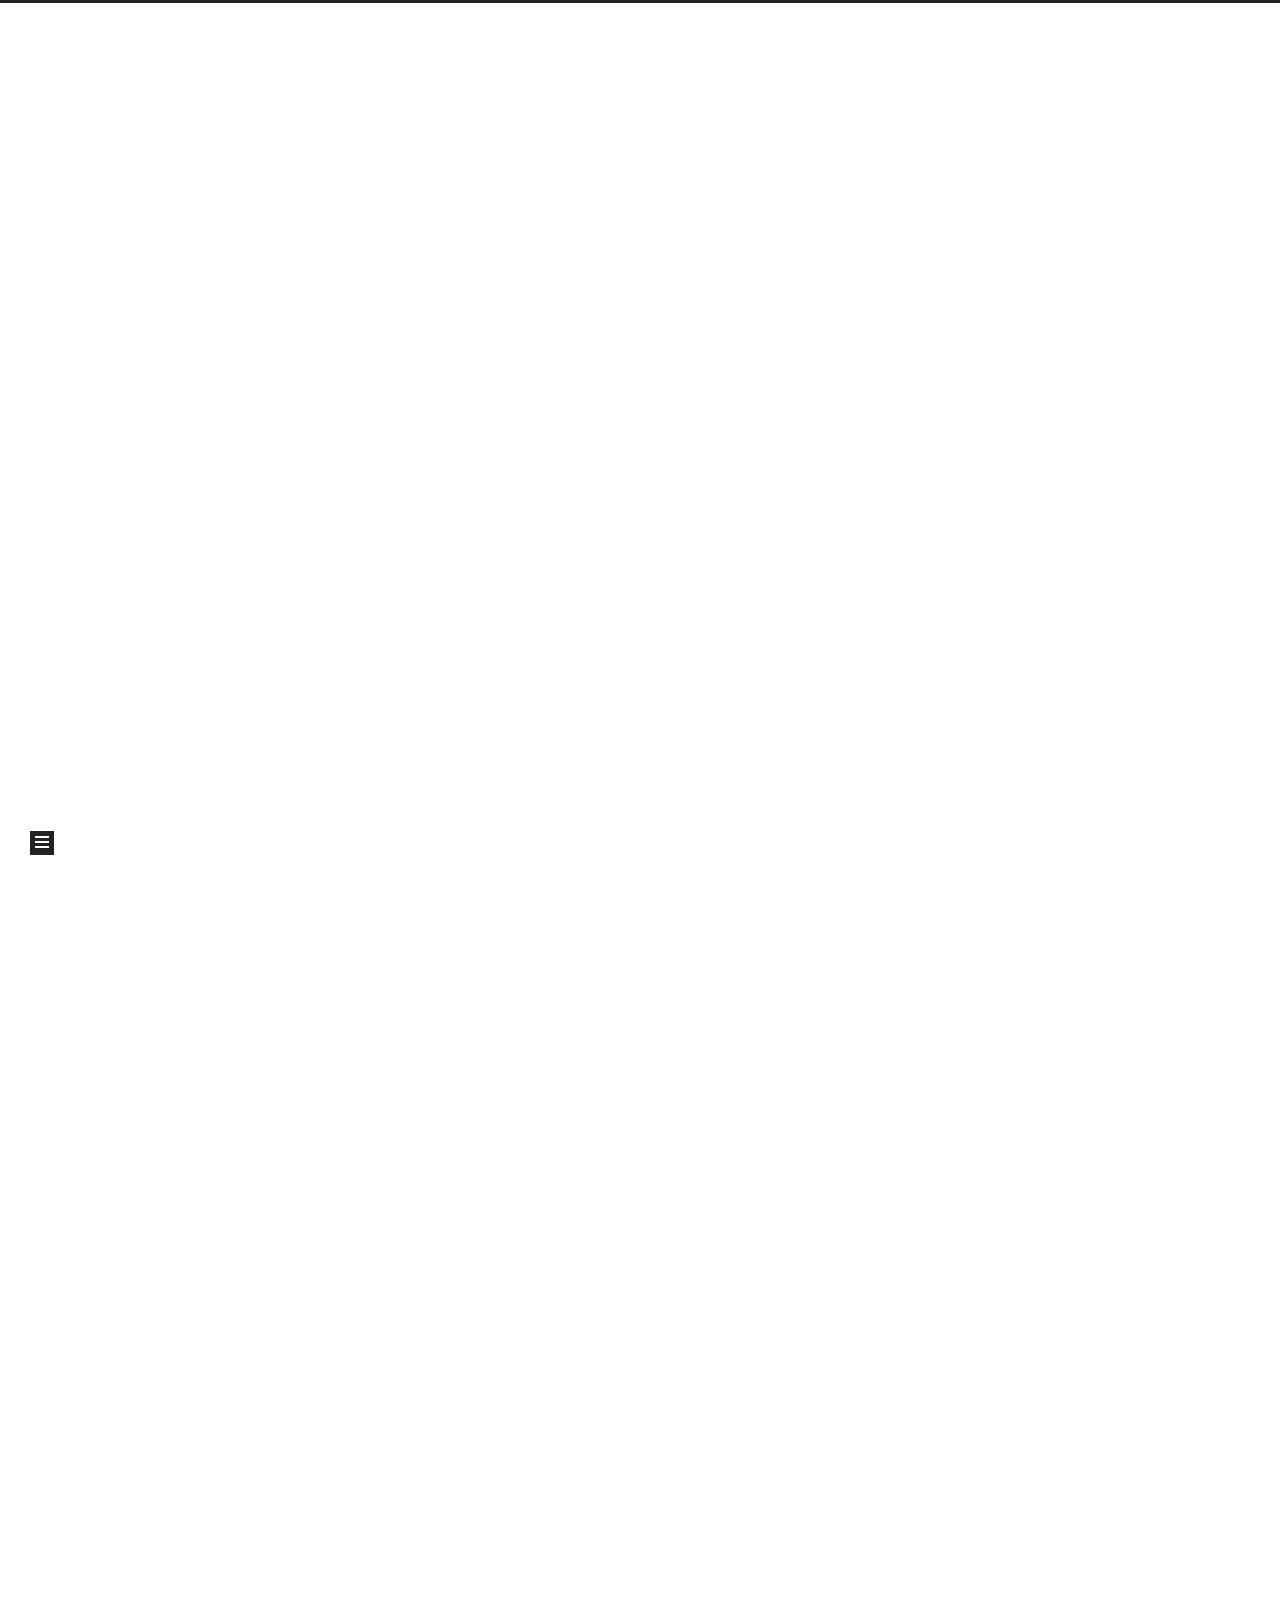
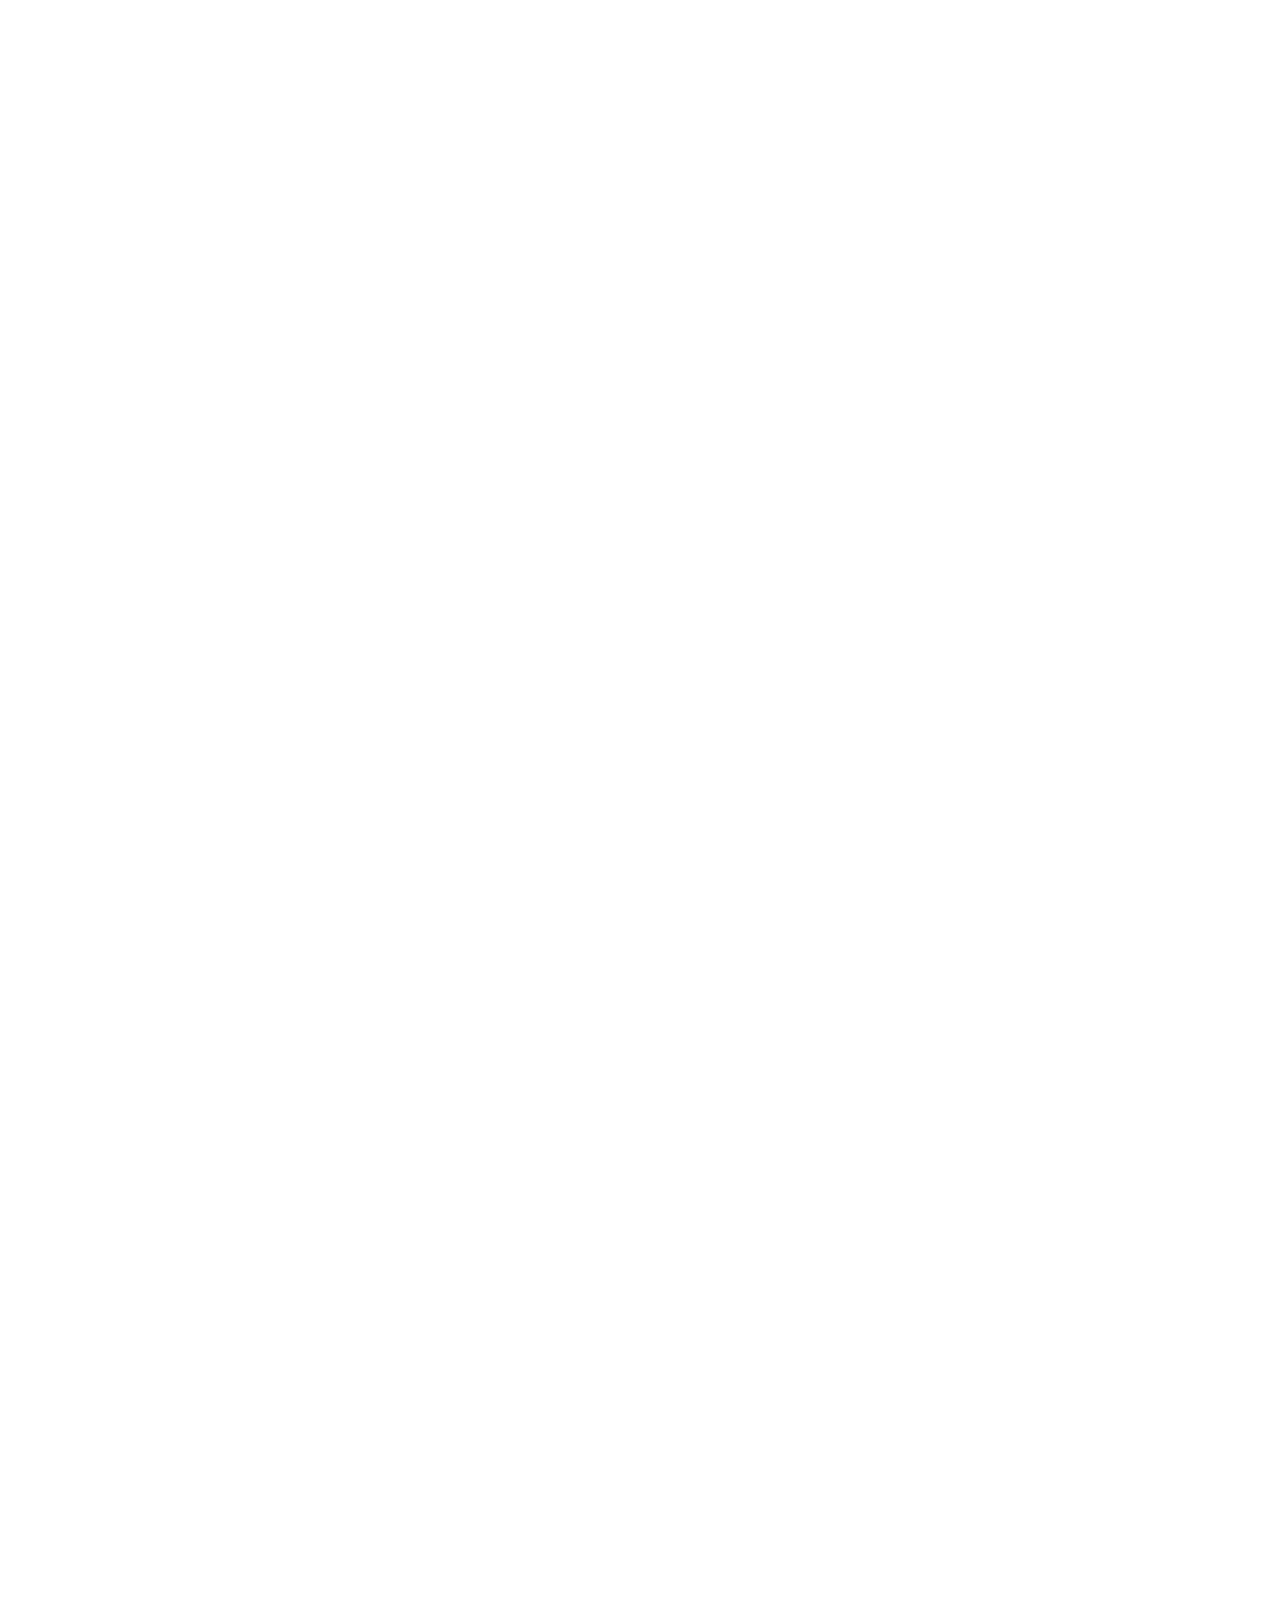
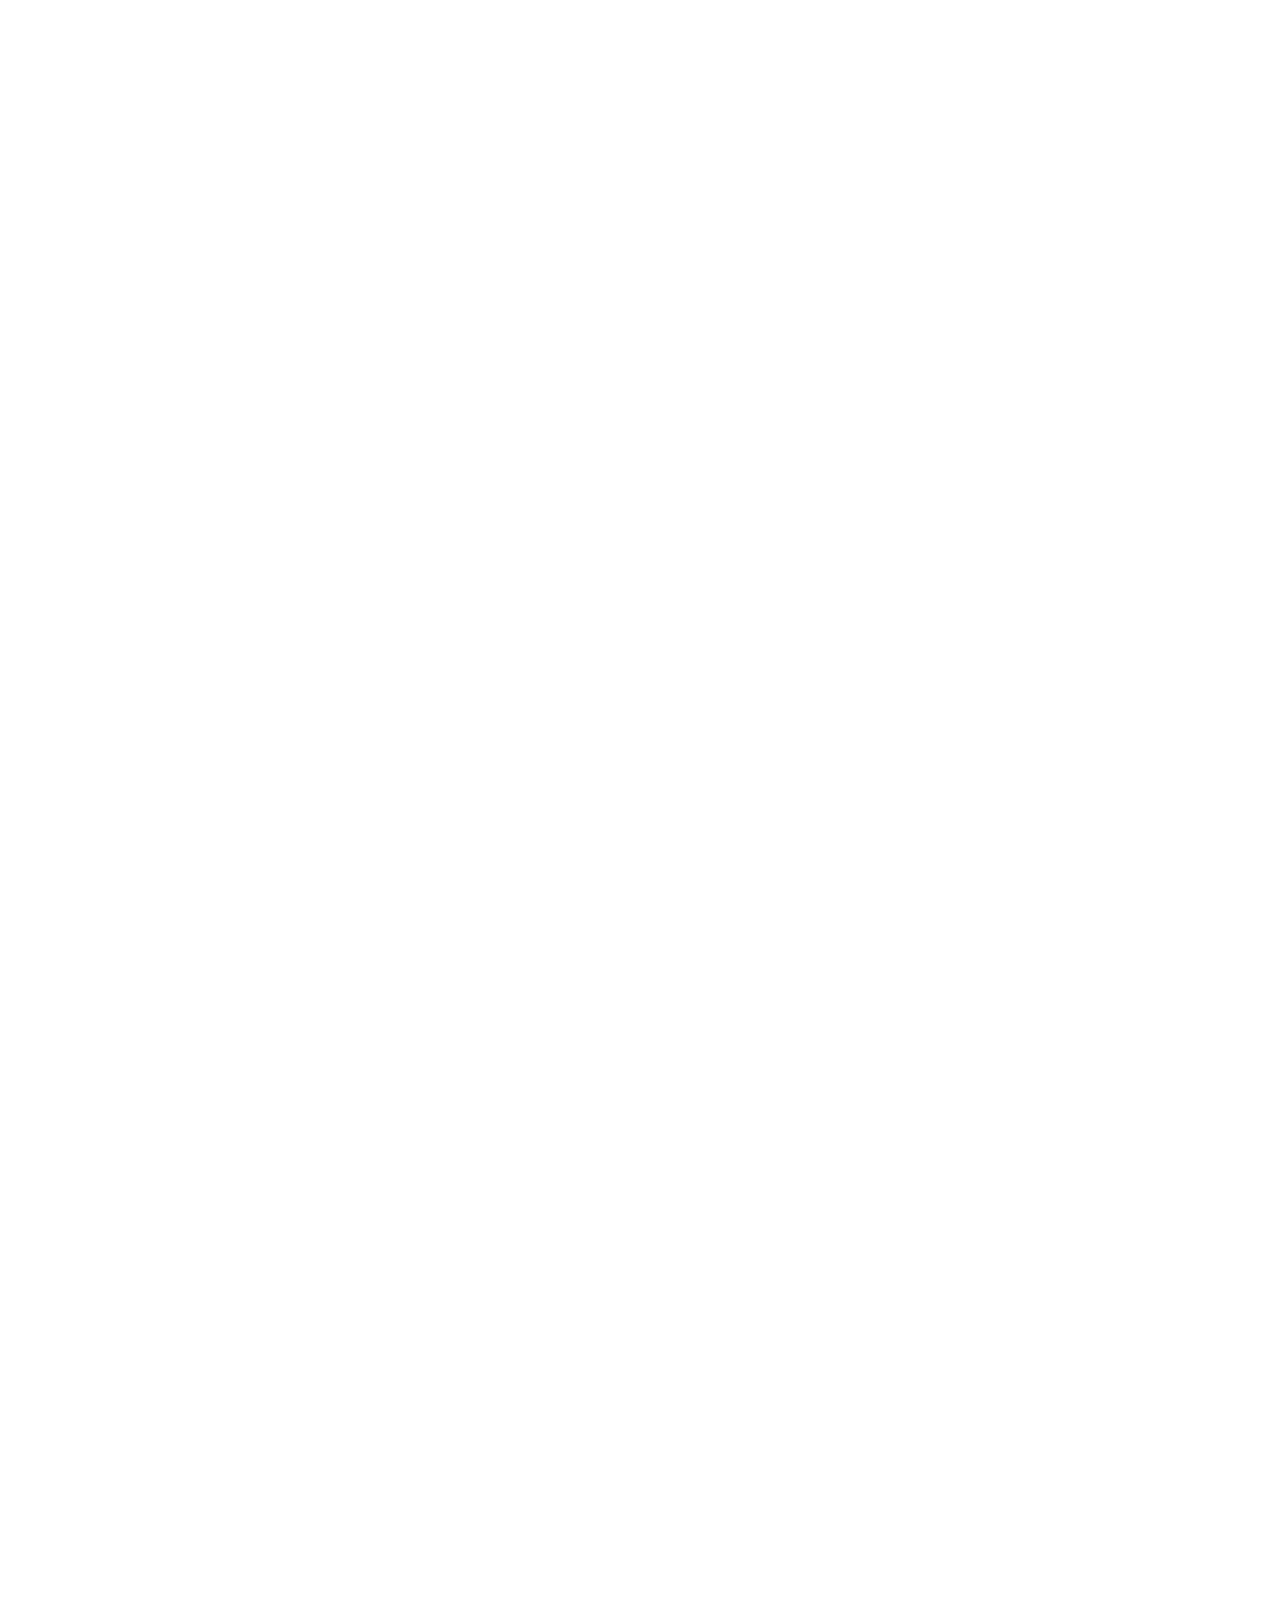
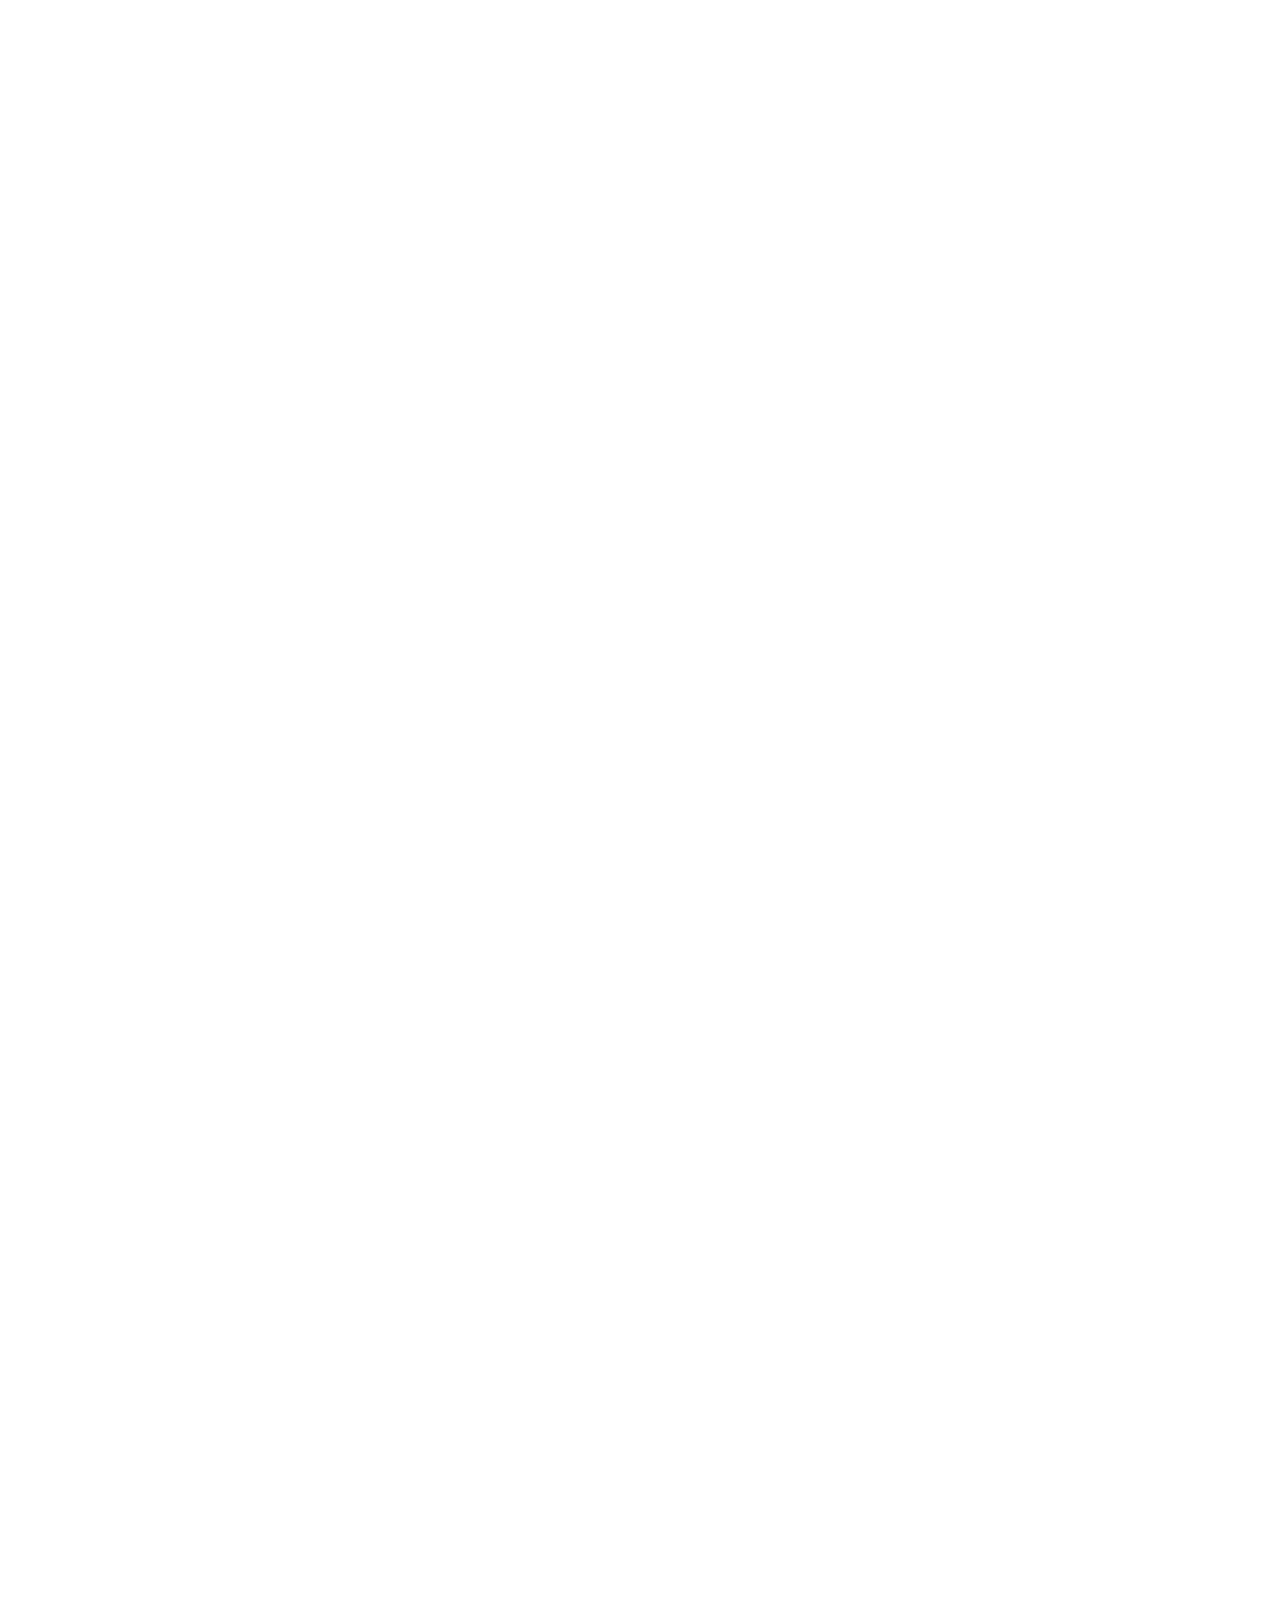
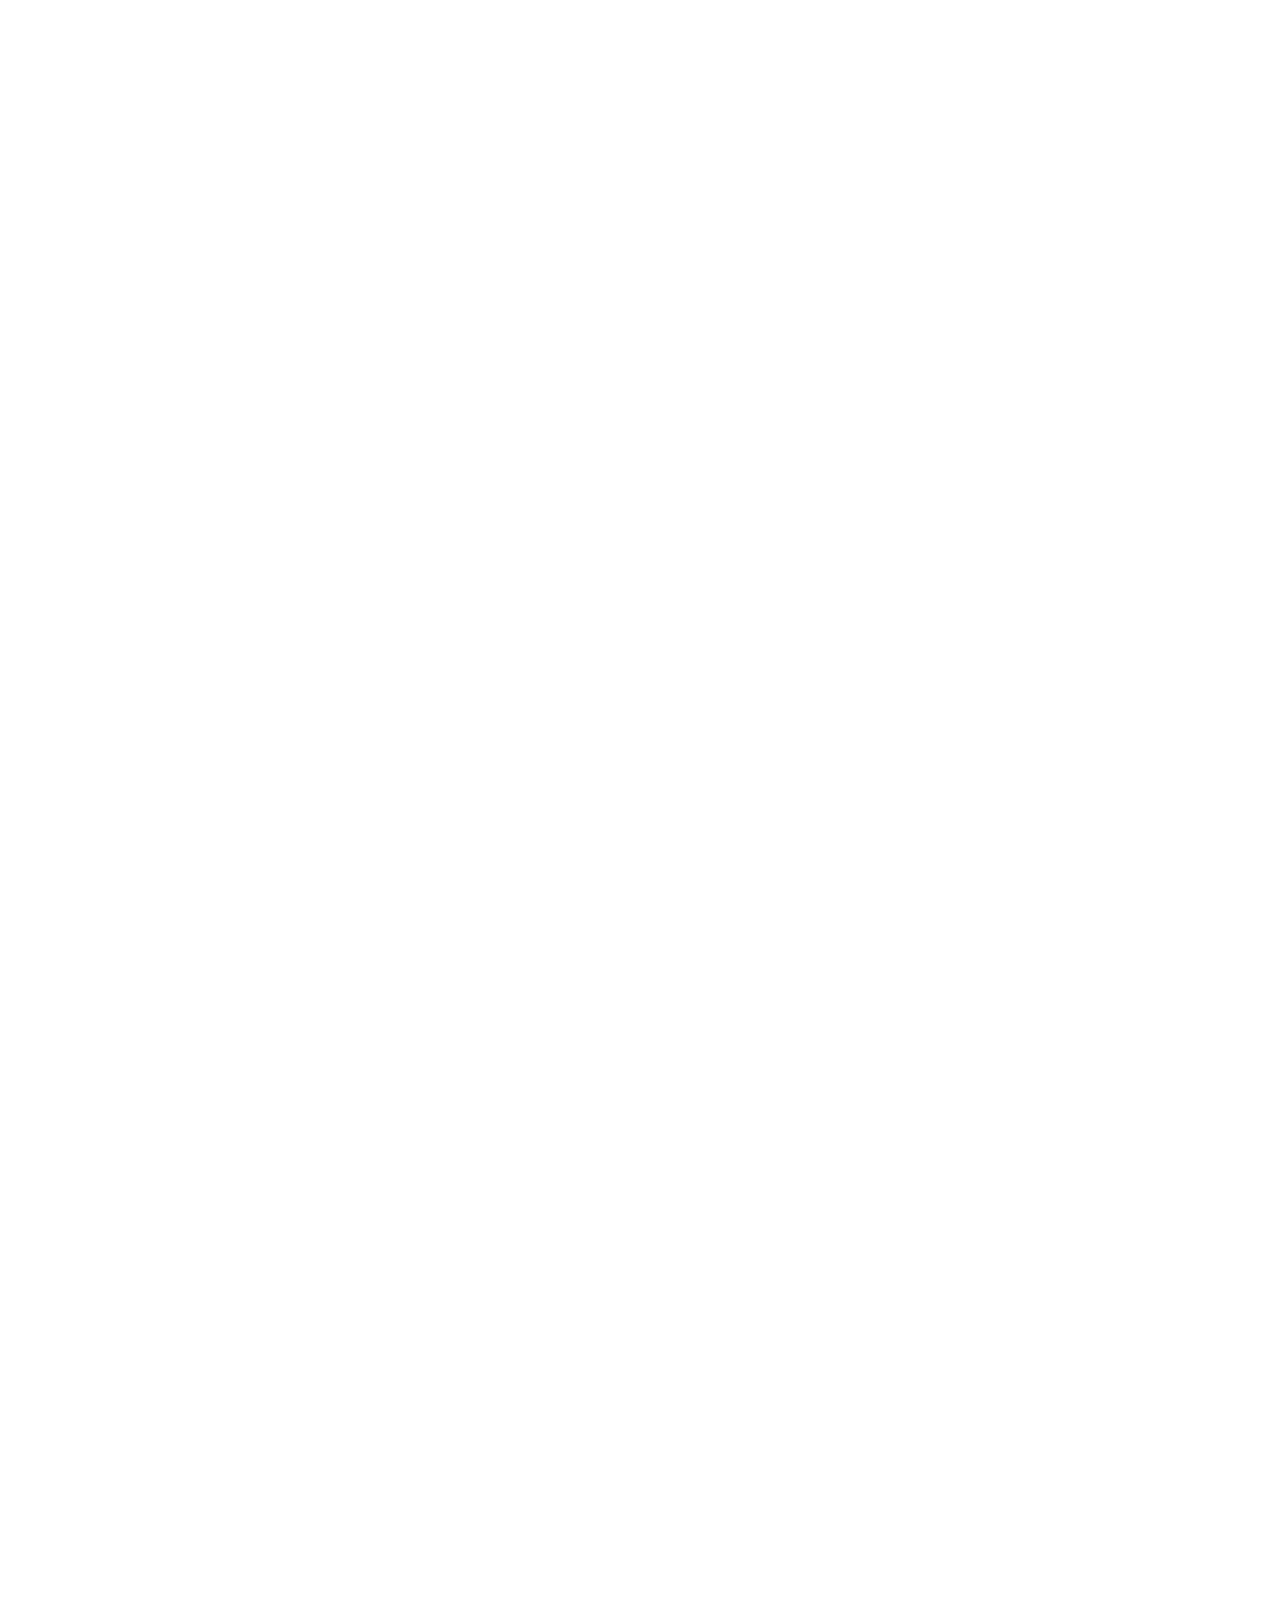
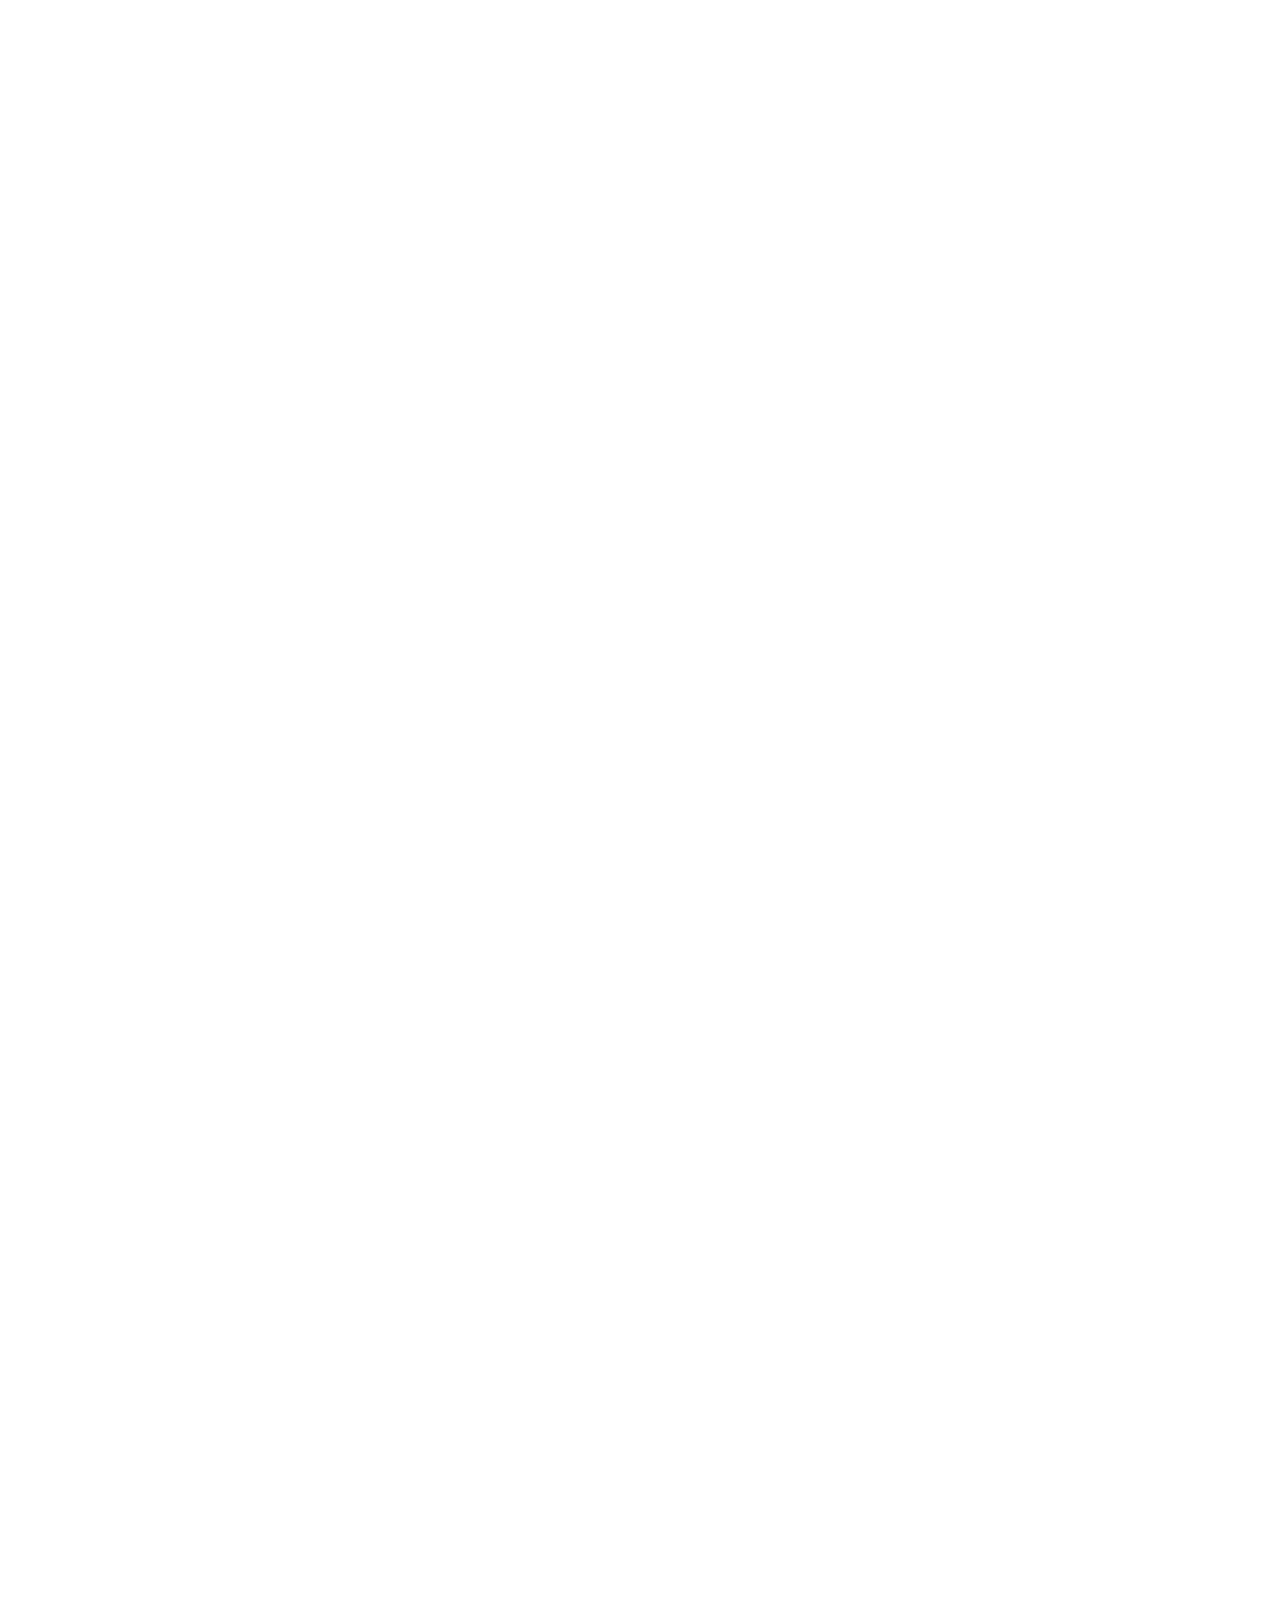
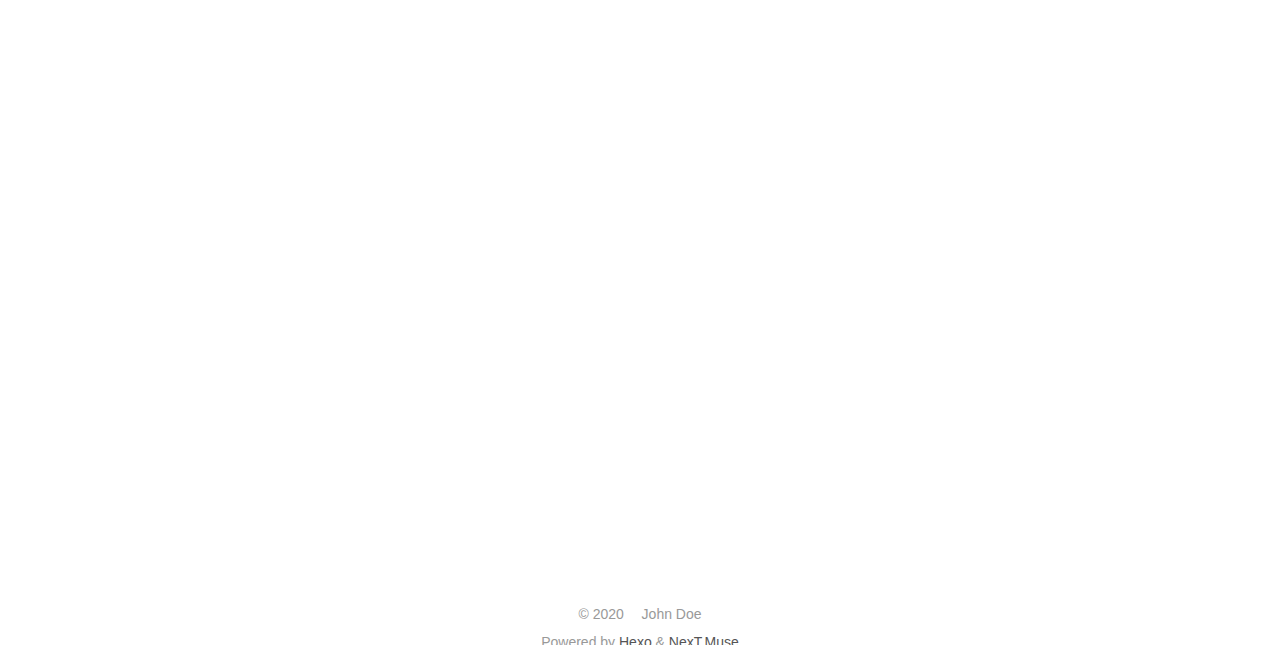
==== commit f500115d: "Site updated: 2020-04-23 09:49:39" ====
--- a/index.html
+++ b/index.html
@@ -145,7 +145,7 @@
   
   
   <article itemscope itemtype="http://schema.org/Article" class="post-block" lang="en">
-    <link itemprop="mainEntityOfPage" href="https://wanghongzhi233.github.io/2020/04/22/Hello-World-0/">
+    <link itemprop="mainEntityOfPage" href="https://wanghongzhi233.github.io/2020/04/22/Vscode_STM32/">
 
     <span hidden itemprop="author" itemscope itemtype="http://schema.org/Person">
       <meta itemprop="image" content="/images/avatar.gif">
@@ -159,7 +159,7 @@
       <header class="post-header">
         <h2 class="post-title" itemprop="name headline">
           
-            <a href="/2020/04/22/Hello-World-0/" class="post-title-link" itemprop="url">Hello_World</a>
+            <a href="/2020/04/22/Vscode_STM32/" class="post-title-link" itemprop="url">VScode+STM32CubeMX开发STM32</a>
         </h2>
 
         <div class="post-meta">
@@ -169,8 +169,15 @@
               </span>
               <span class="post-meta-item-text">Posted on</span>
 
-              <time title="Created: 2020-04-22 20:58:12" itemprop="dateCreated datePublished" datetime="2020-04-22T20:58:12+08:00">2020-04-22</time>
+              <time title="Created: 2020-04-22 22:41:39" itemprop="dateCreated datePublished" datetime="2020-04-22T22:41:39+08:00">2020-04-22</time>
             </span>
+              <span class="post-meta-item">
+                <span class="post-meta-item-icon">
+                  <i class="far fa-calendar-check"></i>
+                </span>
+                <span class="post-meta-item-text">Edited on</span>
+                <time title="Modified: 2020-04-23 09:48:23" itemprop="dateModified" datetime="2020-04-23T09:48:23+08:00">2020-04-23</time>
+              </span>
 
           
 
@@ -183,76 +190,90 @@
     <div class="post-body" itemprop="articleBody">
 
       
-          
-      
-    </div>
-
-    
-    
-    
-      <footer class="post-footer">
-        <div class="post-eof"></div>
-      </footer>
-  </article>
-  
-  
-  
-
-      
-  
-  
-  <article itemscope itemtype="http://schema.org/Article" class="post-block" lang="en">
-    <link itemprop="mainEntityOfPage" href="https://wanghongzhi233.github.io/2020/04/22/hello-world/">
-
-    <span hidden itemprop="author" itemscope itemtype="http://schema.org/Person">
-      <meta itemprop="image" content="/images/avatar.gif">
-      <meta itemprop="name" content="John Doe">
-      <meta itemprop="description" content="">
-    </span>
-
-    <span hidden itemprop="publisher" itemscope itemtype="http://schema.org/Organization">
-      <meta itemprop="name" content="Hexo">
-    </span>
-      <header class="post-header">
-        <h2 class="post-title" itemprop="name headline">
-          
-            <a href="/2020/04/22/hello-world/" class="post-title-link" itemprop="url">Hello World</a>
-        </h2>
-
-        <div class="post-meta">
-            <span class="post-meta-item">
-              <span class="post-meta-item-icon">
-                <i class="far fa-calendar"></i>
-              </span>
-              <span class="post-meta-item-text">Posted on</span>
-
-              <time title="Created: 2020-04-22 20:56:23" itemprop="dateCreated datePublished" datetime="2020-04-22T20:56:23+08:00">2020-04-22</time>
-            </span>
-
-          
-
-        </div>
-      </header>
-
-    
-    
-    
-    <div class="post-body" itemprop="articleBody">
-
-      
-          <p>Welcome to <a href="https://hexo.io/" target="_blank" rel="noopener">Hexo</a>! This is your very first post. Check <a href="https://hexo.io/docs/" target="_blank" rel="noopener">documentation</a> for more info. If you get any problems when using Hexo, you can find the answer in <a href="https://hexo.io/docs/troubleshooting.html" target="_blank" rel="noopener">troubleshooting</a> or you can ask me on <a href="https://github.com/hexojs/hexo/issues" target="_blank" rel="noopener">GitHub</a>.</p>
-<h2 id="Quick-Start"><a href="#Quick-Start" class="headerlink" title="Quick Start"></a>Quick Start</h2><h3 id="Create-a-new-post"><a href="#Create-a-new-post" class="headerlink" title="Create a new post"></a>Create a new post</h3><figure class="highlight bash"><table><tr><td class="gutter"><pre><span class="line">1</span><br></pre></td><td class="code"><pre><span class="line">$ hexo new <span class="string">"My New Post"</span></span><br></pre></td></tr></table></figure>
-
-<p>More info: <a href="https://hexo.io/docs/writing.html" target="_blank" rel="noopener">Writing</a></p>
-<h3 id="Run-server"><a href="#Run-server" class="headerlink" title="Run server"></a>Run server</h3><figure class="highlight bash"><table><tr><td class="gutter"><pre><span class="line">1</span><br></pre></td><td class="code"><pre><span class="line">$ hexo server</span><br></pre></td></tr></table></figure>
-
-<p>More info: <a href="https://hexo.io/docs/server.html" target="_blank" rel="noopener">Server</a></p>
-<h3 id="Generate-static-files"><a href="#Generate-static-files" class="headerlink" title="Generate static files"></a>Generate static files</h3><figure class="highlight bash"><table><tr><td class="gutter"><pre><span class="line">1</span><br></pre></td><td class="code"><pre><span class="line">$ hexo generate</span><br></pre></td></tr></table></figure>
-
-<p>More info: <a href="https://hexo.io/docs/generating.html" target="_blank" rel="noopener">Generating</a></p>
-<h3 id="Deploy-to-remote-sites"><a href="#Deploy-to-remote-sites" class="headerlink" title="Deploy to remote sites"></a>Deploy to remote sites</h3><figure class="highlight bash"><table><tr><td class="gutter"><pre><span class="line">1</span><br></pre></td><td class="code"><pre><span class="line">$ hexo deploy</span><br></pre></td></tr></table></figure>
-
-<p>More info: <a href="https://hexo.io/docs/one-command-deployment.html" target="_blank" rel="noopener">Deployment</a></p>
+          <h1 id="VScode-STM32CubeMX开发STM32"><a href="#VScode-STM32CubeMX开发STM32" class="headerlink" title="VScode+STM32CubeMX开发STM32"></a>VScode+STM32CubeMX开发STM32</h1><h2 id="前言"><a href="#前言" class="headerlink" title="前言"></a>前言</h2><p>​    之前一直使用的Keil+STM32CubeMX来进行的32程序开发，但是Keil的界面着实不好看，自动补全啥的也不太好使，加上本人喜欢使用<code>UTF-8</code>作为文件编码,而网络上找的大部分例程都是<code>GB2312</code>的编码，转换起来很麻烦，VScode拥有许多插件可以自动进行编码转换，格式化代码，自动补全啥的都不错，之前尝试过使用VScode进行编辑，使用Keil进行编译调试，但是这样的话两个软件切换起来也很麻烦就放弃了，之前的Keil版本还有如果工程路径有中文进入调试后如果没有删除所有断点就退出调试就会出现Keil卡死不动的情况，虽然最新的MDK529解决了这个问题，但是最近也在学习嵌入式Linux，没有IDE可以用，使用的ARM_GCC和Makefile进行程序编译，所以准备STM32的开发也用这种方法，利用ARM_GCC以及VScode进行程序编写和编译，利用OpenOCD和Jlink进行调试。VScode的界面确实漂亮，有很多主题可用，也有很多插件方便开发。</p>
+<p><img src="https://xz-img.oss-cn-beijing.aliyuncs.com/img/20200413214033.png" alt="image-20200413214025911"></p>
+<h2 id="软件准备"><a href="#软件准备" class="headerlink" title="软件准备"></a>软件准备</h2><ul>
+<li><a href="https://code.visualstudio.com/" target="_blank" rel="noopener">VScode</a>:官网下载最新版就行。</li>
+<li><a href="https://git-scm.com/" target="_blank" rel="noopener">Git</a>:Git是一个分散式版本控制软件，这篇文章不讲他跟版本控制有关的部分，安装Git只是用到他带的Git Bash这个终端。</li>
+<li><a href="https://developer.arm.com/tools-and-software/open-source-software/developer-tools/gnu-toolchain/gnu-rm/downloads" target="_blank" rel="noopener">GNU Arm Embedded Toolchain</a>:STM32是ARM内核的芯片，这个交叉编译工具链包含了所有用于交叉编译ARM内核程序的软件，我这里使用的是<code>gcc-arm-none-eabi-9-2019-q4-major-win32.exe</code>这个Windows上的最新版的，如果是在别的系统上搭建只需要选择对应系统版本的即可。</li>
+<li><a href="https://gnutoolchains.com/mingw64/" target="_blank" rel="noopener">MinGW</a>:MinGW是将GCC编译器和GNU Binutils移植到Windows平台下的产物，包括一系列头文件、库和可执行文件。这里选用的是64位版的MinGW，主要使用其中的make工具。</li>
+<li><a href="https://gnutoolchains.com/arm-eabi/openocd/" target="_blank" rel="noopener">OpenOCD</a>:OpenOCD（Open On-Chip Debugger）开源片上调试器，是一款开源软件，最初是由Dominic Rath同学还在大学期间发起的（2005年）项目。OpenOCD旨在提供针对嵌入式设备的调试、系统编程和边界扫描功能。OpenOCD在这里的作用就是连接Jlink，STlink等仿真器进行程序下载或者调试。这里给出的链接是已经预编译好的可执行文件。</li>
+<li><a href="https://www.segger.com/downloads/jlink/#J-LinkSoftwareAndDocumentationPack" target="_blank" rel="noopener"> J-Link Software and Documentation Pack</a>:Jlink的驱动以及各种相关软件，这篇文章里Jlink没有使用OpenOCD进行连接而是使用的JlinkGDBSever和JFlash进行的调试以及程序下载。当然使用OpenOCD也是没有问题的，只是配置文件有一些区别。</li>
+<li><a href="https://www.st.com/zh/development-tools/stm32cubemx.html" target="_blank" rel="noopener">STM32CubeMX</a>:STM32CubeMX是一个图形化的工具，也是配置和初始化C代码生成器（STM32 configuration and initialization C code generation），也就是自动生成开发初期关于芯片相关的一些初始化代码。简单来说就是通过鼠标点一点来设置各种外设的参数，然后一键生成包含自己设置的这些外设底层驱动的工程框架，STM32CubeMX生成的代码使用的是HAL库。</li>
+</ul>
+<h2 id="搭建流程"><a href="#搭建流程" class="headerlink" title="搭建流程"></a>搭建流程</h2><h3 id="软件安装及配置"><a href="#软件安装及配置" class="headerlink" title="软件安装及配置"></a>软件安装及配置</h3><h4 id="VSCode"><a href="#VSCode" class="headerlink" title="VSCode"></a>VSCode</h4><p>​    正常安装VScode，然后安装一些需要的插件。</p>
+<p>​    在VScode中使用快捷键<code>Ctrl</code>+<code>Shift</code>+<code>P</code>，打开命令面板，接着输入<code>Install Extensions</code>，跳到扩展页面，或者直接鼠标点击左侧活动栏上的扩展图标，接下来输入下面的扩展名称进行搜索然后安装。</p>
+<ul>
+<li><strong>ARM</strong>：使的ARM汇编代码获得语法高亮，这里主要用在启动文件上。</li>
+<li><strong>C/C++</strong>：使VScode获得对C/C++语言的支持，包括智能提示，调试等。</li>
+<li><strong>Chinese (Simplified) Language Pack for Visual Studio Code</strong>：VScode中文语言包。</li>
+<li><strong>C++ Intellisense</strong>：提供C++智能感知功能。</li>
+<li><strong>Cortex-Debug</strong>：对ARM Cortex-M内核的单片机提供调试支持。</li>
+<li><strong>Cortex-Debug: Device Support Pack - STM32F1(F4,L1)</strong>：这三个芯片包分别对<strong>Cortex-Debug</strong>提供三款芯片的设备支持。</li>
+<li><strong>GBKtoUTF8</strong>：因为平时的Keil的STM32工程文件大部分都是<code>GB2312</code>编码的，这个扩展可以自动将<code>GB2312</code> 转换为<code>UTF-8</code>编码。</li>
+</ul>
+<p>​    VScode也有丰富的主题可以选用，这里推荐两个主题和一个图标包。</p>
+<ul>
+<li><strong>Atom One Dark Theme</strong></li>
+<li><strong>Atom One Light Theme</strong></li>
+<li><strong>One Dark Pro</strong></li>
+<li><strong>Material Icon Theme</strong></li>
+</ul>
+<h4 id="STM32CubeMX"><a href="#STM32CubeMX" class="headerlink" title="STM32CubeMX"></a>STM32CubeMX</h4><p>​    Cube基于Java运行环境，安装前要先安装<a href="https://java.com/zh_CN/download/" target="_blank" rel="noopener">JRE</a>。安装好Cube后记得安装芯片包。</p>
+<p><img src="https://xz-img.oss-cn-beijing.aliyuncs.com/img/20200414134455.png" alt="image-20200414134445536"></p>
+<p>在Cube主界面按图中顺序点击选择需要的芯片包安装即可。</p>
+<h4 id="OpenOCD，GNU-Arm-Embedded-Toolchain，-J-Link-Software-and-Documentation-Pack"><a href="#OpenOCD，GNU-Arm-Embedded-Toolchain，-J-Link-Software-and-Documentation-Pack" class="headerlink" title="OpenOCD，GNU Arm Embedded Toolchain， J-Link Software and Documentation Pack"></a>OpenOCD，GNU Arm Embedded Toolchain， J-Link Software and Documentation Pack</h4><p>​    OpenOCD下载后是一个压缩包解压到自定地点，然后添加环境变量。在<strong><code>此电脑</code></strong>上右键，<strong><code>属性</code></strong>，点击左侧的<strong><code>高级系统设置</code></strong>，点击下方的<strong><code>环境变量</code></strong>，找到<code>Path</code>变量，点击编辑。</p>
+<p><img src="https://xz-img.oss-cn-beijing.aliyuncs.com/img/20200414135118.png" alt="image-20200414135116246"></p>
+<p>将OpenOCD的bin目录添加进来，点击确定即可。</p>
+<p><img src="https://xz-img.oss-cn-beijing.aliyuncs.com/img/20200414135207.png" alt="image-20200414135205287"></p>
+<p>使用<code>Win</code>+<code>R</code>键打开运行，输入<code>CMD</code>，进入CMD窗口后输入<code>openocd -v</code>，如果有输出证明环境变量设置成功。</p>
+<p><img src="https://xz-img.oss-cn-beijing.aliyuncs.com/img/20200414135422.png" alt="image-20200414135421467"></p>
+<p><strong>GNU Arm Embedded Toolchain</strong>，<strong>J-Link Software and Documentation Pack</strong>正常安装即可，然后按照上面所说的配置好环境变量。</p>
+<h4 id="MinGW"><a href="#MinGW" class="headerlink" title="MinGW"></a>MinGW</h4><p>​    安装与上面相同，配置好环境变量后进入安装目录下的<code>bin</code>目录下找到<code>mingw32-make.exe</code>将其复制一份并重命名为<code>make.exe</code>。</p>
+<h4 id="Git"><a href="#Git" class="headerlink" title="Git"></a>Git</h4><p>​    正常安装即可。</p>
+<h3 id="工程创建及配置"><a href="#工程创建及配置" class="headerlink" title="工程创建及配置"></a>工程创建及配置</h3><h4 id="STM32CubeMX-1"><a href="#STM32CubeMX-1" class="headerlink" title="STM32CubeMX"></a>STM32CubeMX</h4><p>生成代码时选择<code>Makefile</code>，然后在生成的工程文件夹上右键选择通过Code打开。</p>
+<p><img src="https://xz-img.oss-cn-beijing.aliyuncs.com/img/20200414143134.png" alt="image-20200414143132745"></p>
+<h4 id="VScode"><a href="#VScode" class="headerlink" title="VScode"></a>VScode</h4><p>第一次打开工程的时候会报很多错误，但是编译却没有任何问题，这是因为没有告诉VScode程序的预定义量是什么，而Makefile文件里有，使用Keil的时候设置里有两个预定义量，我们这里要把这两个量告诉VScode，同时也要把包含头文件的文件夹路径告诉VScode，方便他进行代码提示纠错补全等。</p>
+<p><img src="https://xz-img.oss-cn-beijing.aliyuncs.com/img/20200414143541.png" alt="image-20200414143540274"></p>
+<p>使用<code>Ctrl</code>+<code>Shift</code>+<code>P</code>打开命令行，输入<code>edit configurations(json)</code>他会在工程文件夹下生成一个<code>.vscode</code>文件夹并在其中创建一个<code>c_cpp_properties.json</code>的配置文件。其中的参数修改可以参考Makefile文件。</p>
+<figure class="highlight json"><table><tr><td class="gutter"><pre><span class="line">1</span><br><span class="line">2</span><br><span class="line">3</span><br><span class="line">4</span><br><span class="line">5</span><br><span class="line">6</span><br><span class="line">7</span><br><span class="line">8</span><br><span class="line">9</span><br><span class="line">10</span><br><span class="line">11</span><br><span class="line">12</span><br><span class="line">13</span><br><span class="line">14</span><br><span class="line">15</span><br><span class="line">16</span><br><span class="line">17</span><br><span class="line">18</span><br><span class="line">19</span><br><span class="line">20</span><br><span class="line">21</span><br><span class="line">22</span><br><span class="line">23</span><br><span class="line">24</span><br></pre></td><td class="code"><pre><span class="line">&#123;</span><br><span class="line">  <span class="attr">"configurations"</span>: [</span><br><span class="line">    &#123;</span><br><span class="line">      <span class="attr">"name"</span>: <span class="string">"STM32"</span>,</span><br><span class="line">      <span class="attr">"includePath"</span>: [</span><br><span class="line">        <span class="string">"Drivers/CMSIS/Device/ST/STM32F1xx/Include"</span>,</span><br><span class="line">        <span class="string">"Drivers/CMSIS/Include"</span>,</span><br><span class="line">        <span class="string">"Drivers/STM32F1xx_HAL_Driver/Inc"</span>,</span><br><span class="line">        <span class="string">"Drivers/STM32F1xx_HAL_Driver/Inc/Legacy"</span>,</span><br><span class="line">        <span class="string">"Hardware"</span>,</span><br><span class="line">        <span class="string">"Inc"</span></span><br><span class="line">      ],</span><br><span class="line">      <span class="attr">"defines"</span>: [</span><br><span class="line">        <span class="string">"STM32F103xB"</span>,</span><br><span class="line">        <span class="string">"USE_HAL_DRIVER"</span></span><br><span class="line">      ],</span><br><span class="line">      <span class="attr">"compilerPath"</span>: <span class="string">"C:\\Program Files (x86)\\GNU Tools Arm Embedded\\9 2019-q4-major\\bin\\arm-none-eabi-gcc.exe"</span>,</span><br><span class="line">      <span class="attr">"cStandard"</span>: <span class="string">"c99"</span>,</span><br><span class="line">      <span class="attr">"cppStandard"</span>: <span class="string">"c++11"</span>,</span><br><span class="line">      <span class="attr">"intelliSenseMode"</span>: <span class="string">"$&#123;default&#125;"</span></span><br><span class="line">    &#125;</span><br><span class="line">  ],</span><br><span class="line">  <span class="attr">"version"</span>: <span class="number">4</span></span><br><span class="line">&#125;</span><br></pre></td></tr></table></figure>
+
+<p>例如在Makefile中可以看到下面的内容，这就是编译的时候的预定义量和文件包含路径，将其添加到<code>c_cpp_properties.json</code>中即可。</p>
+<figure class="highlight makefile"><table><tr><td class="gutter"><pre><span class="line">1</span><br><span class="line">2</span><br><span class="line">3</span><br><span class="line">4</span><br><span class="line">5</span><br><span class="line">6</span><br><span class="line">7</span><br><span class="line">8</span><br><span class="line">9</span><br><span class="line">10</span><br><span class="line">11</span><br><span class="line">12</span><br><span class="line">13</span><br><span class="line">14</span><br><span class="line">15</span><br><span class="line">16</span><br><span class="line">17</span><br><span class="line">18</span><br></pre></td><td class="code"><pre><span class="line"><span class="comment"># C defines</span></span><br><span class="line">C_DEFS =  \</span><br><span class="line">-DUSE_HAL_DRIVER \</span><br><span class="line">-DSTM32F103xB</span><br><span class="line"></span><br><span class="line"></span><br><span class="line"><span class="comment"># AS includes</span></span><br><span class="line">AS_INCLUDES = </span><br><span class="line"></span><br><span class="line"><span class="comment"># C includes</span></span><br><span class="line">C_INCLUDES =  \</span><br><span class="line">-IInc \</span><br><span class="line">-IDrivers/STM32F1xx_HAL_Driver/Inc \</span><br><span class="line">-IDrivers/STM32F1xx_HAL_Driver/Inc/Legacy \</span><br><span class="line">-IDrivers/CMSIS/Device/ST/STM32F1xx/Include \</span><br><span class="line">-IDrivers/CMSIS/Include \</span><br><span class="line">-IDrivers/CMSIS/Include \</span><br><span class="line">-IHardware</span><br></pre></td></tr></table></figure>
+
+<p>Makefile中此处是所有编译的时候要编译的c文件，当给项目添加文件的时候要在这里也添加上。</p>
+<figure class="highlight makefile"><table><tr><td class="gutter"><pre><span class="line">1</span><br><span class="line">2</span><br><span class="line">3</span><br><span class="line">4</span><br><span class="line">5</span><br><span class="line">6</span><br><span class="line">7</span><br><span class="line">8</span><br><span class="line">9</span><br><span class="line">10</span><br><span class="line">11</span><br><span class="line">12</span><br><span class="line">13</span><br><span class="line">14</span><br><span class="line">15</span><br><span class="line">16</span><br><span class="line">17</span><br><span class="line">18</span><br><span class="line">19</span><br><span class="line">20</span><br><span class="line">21</span><br><span class="line">22</span><br><span class="line">23</span><br><span class="line">24</span><br><span class="line">25</span><br><span class="line">26</span><br><span class="line">27</span><br><span class="line">28</span><br></pre></td><td class="code"><pre><span class="line"><span class="comment">######################################</span></span><br><span class="line"><span class="comment"># source</span></span><br><span class="line"><span class="comment">######################################</span></span><br><span class="line"><span class="comment"># C sources</span></span><br><span class="line">C_SOURCES =  \</span><br><span class="line">Src/main.c \</span><br><span class="line">Src/gpio.c \</span><br><span class="line">Src/spi.c \</span><br><span class="line">Src/stm32f1xx_it.c \</span><br><span class="line">Src/stm32f1xx_hal_msp.c \</span><br><span class="line">Src/stm32f1xx_hal_timebase_tim.c \</span><br><span class="line">Drivers/STM32F1xx_HAL_Driver/Src/stm32f1xx_hal_gpio_ex.c \</span><br><span class="line">Drivers/STM32F1xx_HAL_Driver/Src/stm32f1xx_hal_spi.c \</span><br><span class="line">Drivers/STM32F1xx_HAL_Driver/Src/stm32f1xx_hal.c \</span><br><span class="line">Drivers/STM32F1xx_HAL_Driver/Src/stm32f1xx_hal_rcc.c \</span><br><span class="line">Drivers/STM32F1xx_HAL_Driver/Src/stm32f1xx_hal_rcc_ex.c \</span><br><span class="line">Drivers/STM32F1xx_HAL_Driver/Src/stm32f1xx_hal_gpio.c \</span><br><span class="line">Drivers/STM32F1xx_HAL_Driver/Src/stm32f1xx_hal_dma.c \</span><br><span class="line">Drivers/STM32F1xx_HAL_Driver/Src/stm32f1xx_hal_cortex.c \</span><br><span class="line">Drivers/STM32F1xx_HAL_Driver/Src/stm32f1xx_hal_pwr.c \</span><br><span class="line">Drivers/STM32F1xx_HAL_Driver/Src/stm32f1xx_hal_flash.c \</span><br><span class="line">Drivers/STM32F1xx_HAL_Driver/Src/stm32f1xx_hal_flash_ex.c \</span><br><span class="line">Drivers/STM32F1xx_HAL_Driver/Src/stm32f1xx_hal_exti.c \</span><br><span class="line">Drivers/STM32F1xx_HAL_Driver/Src/stm32f1xx_hal_tim.c \</span><br><span class="line">Drivers/STM32F1xx_HAL_Driver/Src/stm32f1xx_hal_tim_ex.c \</span><br><span class="line">Src/system_stm32f1xx.c  \</span><br><span class="line">Hardware/ICM20602/icm20602.c \</span><br><span class="line">Hardware/W25QXX/w25qxx.c \</span><br></pre></td></tr></table></figure>
+
+<p>当这一步配置好之后代码中的错误就会消失了。</p>
+<p>接下来要将VScode的终端换成GitBash，打开VScode设置搜索<code>shell</code>，找个下面这一项，点击在<code>settings.json</code>中编辑。</p>
+<p><img src="https://xz-img.oss-cn-beijing.aliyuncs.com/img/20200414145436.png" alt="image-20200414145434997"></p>
+<p>将路径改为GitBash的路径即可。</p>
+<figure class="highlight"><table><tr><td class="gutter"><pre><span class="line">1</span><br></pre></td><td class="code"><pre><span class="line">"terminal.integrated.shell.windows": "C:\\Program Files\\Git\\bin\\bash.exe",</span><br></pre></td></tr></table></figure>
+
+<p>点击最上方的终端，新建终端，此时打开的应为Bash。</p>
+<p><img src="https://xz-img.oss-cn-beijing.aliyuncs.com/img/20200414145624.png" alt="image-20200414145622712"></p>
+<p>在这里输入make即可开始编译，编译生成的文件在build文件夹下。</p>
+<h3 id="编译下载及调试"><a href="#编译下载及调试" class="headerlink" title="编译下载及调试"></a>编译下载及调试</h3><h4 id="编译及下载"><a href="#编译及下载" class="headerlink" title="编译及下载"></a>编译及下载</h4><p>​    上面说过了可以直接在终端输入make进行编译，VScode还具有一个tasks功能，可以自己配置一些指令。点击上方的<code>终端</code>，<code>配置默认生成任务</code>，<code>使用模板创建tasks.json</code>，<code>Others</code>，会在<code>.vscode</code>文件夹下创建一个<code>tasks.json</code>文件。将文件内容设置为如下</p>
+<figure class="highlight json"><table><tr><td class="gutter"><pre><span class="line">1</span><br><span class="line">2</span><br><span class="line">3</span><br><span class="line">4</span><br><span class="line">5</span><br><span class="line">6</span><br><span class="line">7</span><br><span class="line">8</span><br><span class="line">9</span><br><span class="line">10</span><br><span class="line">11</span><br><span class="line">12</span><br><span class="line">13</span><br><span class="line">14</span><br><span class="line">15</span><br><span class="line">16</span><br><span class="line">17</span><br><span class="line">18</span><br><span class="line">19</span><br><span class="line">20</span><br><span class="line">21</span><br><span class="line">22</span><br><span class="line">23</span><br><span class="line">24</span><br><span class="line">25</span><br><span class="line">26</span><br><span class="line">27</span><br><span class="line">28</span><br></pre></td><td class="code"><pre><span class="line">&#123;</span><br><span class="line">    <span class="comment">// See https://go.microsoft.com/fwlink/?LinkId=733558</span></span><br><span class="line">    <span class="comment">// for the documentation about the tasks.json format</span></span><br><span class="line">    <span class="attr">"version"</span>: <span class="string">"2.0.0"</span>,</span><br><span class="line">    <span class="attr">"tasks"</span>: [</span><br><span class="line">        &#123;</span><br><span class="line">            <span class="attr">"label"</span>: <span class="string">"Compile"</span>,</span><br><span class="line">            <span class="attr">"type"</span>: <span class="string">"shell"</span>,</span><br><span class="line">            <span class="attr">"command"</span>: <span class="string">"make"</span>,</span><br><span class="line">            <span class="attr">"args"</span>: [</span><br><span class="line">                <span class="string">"-j4"</span></span><br><span class="line">            ]</span><br><span class="line">        &#125;,</span><br><span class="line">        &#123;</span><br><span class="line">            <span class="attr">"label"</span>: <span class="string">"Upload"</span>,</span><br><span class="line">            <span class="attr">"type"</span>:<span class="string">"process"</span>,<span class="comment">//shell作为终端执行，process作为进程执行，使用shell出错，原因未知。</span></span><br><span class="line">            <span class="attr">"command"</span>:<span class="string">"JFlash.exe"</span>,</span><br><span class="line">            <span class="attr">"args"</span>: [</span><br><span class="line">                <span class="string">"-openprj$&#123;workspaceRoot&#125;/Tumble_Detector.jflash"</span>,</span><br><span class="line">                <span class="string">"-open$&#123;workspaceRoot&#125;/build/Tumble_Detector.hex"</span>,</span><br><span class="line">                <span class="string">"-auto"</span>,</span><br><span class="line">                <span class="string">"-hide"</span>,</span><br><span class="line">                <span class="string">"-jflashlog$&#123;workspaceRoot&#125;/jflashlog.txt"</span>,</span><br><span class="line">                <span class="string">"-exit"</span></span><br><span class="line">            ]</span><br><span class="line">        &#125;</span><br><span class="line">    ]</span><br><span class="line">&#125;</span><br></pre></td></tr></table></figure>
+
+<p>Compile任务会调用<code>make -j4</code>指令编译工程，<code>Upload</code>指令会调用JFlash.exe进行程序的下载，使用<code>Upload</code>指令前需要先用JFlash.exe创建一个后缀名为<code>.jflash</code>的文件，并将其复制到当前工程内，其中的内容包含了跟下载有关的各种参数，jflash和hex文件的名称在此处需要修改为自己的。下载后会在当前目录下生成一个<code>jflashlog.txt</code>文件，其中是下载过程中的日志。这里如果使用的是OpenOCD进行下载的话，自行修改内容即可。</p>
+<p>使用这里的任务的话，快捷键<code>Ctrl</code>+<code>P</code>，然后输入<code>task</code>和空格，会自动弹出当前有的任务，回车执行即可。</p>
+<h4 id="调试"><a href="#调试" class="headerlink" title="调试"></a>调试</h4><p>调试的时候使用的是cortex-debug插件，JlinkGDBServer和OpenOCD的配置内容略有区别。</p>
+<h5 id="Jlink-GDB-Server"><a href="#Jlink-GDB-Server" class="headerlink" title="Jlink GDB Server"></a>Jlink GDB Server</h5><p>点击VScode左侧活动栏的调试图标，如果是第一次使用的话，会让你创建<code>launch.json</code>文件，选择<code>cortex-debug</code>就可以生成一个模板。这里使用的是JlinkGDBServer，swd接口，目标芯片为f103c8t6，所以内容如下</p>
+<figure class="highlight json"><table><tr><td class="gutter"><pre><span class="line">1</span><br><span class="line">2</span><br><span class="line">3</span><br><span class="line">4</span><br><span class="line">5</span><br><span class="line">6</span><br><span class="line">7</span><br><span class="line">8</span><br><span class="line">9</span><br><span class="line">10</span><br><span class="line">11</span><br><span class="line">12</span><br><span class="line">13</span><br><span class="line">14</span><br><span class="line">15</span><br></pre></td><td class="code"><pre><span class="line">&#123;</span><br><span class="line">	<span class="attr">"version"</span>: <span class="string">"0.2.0"</span>,</span><br><span class="line">    <span class="attr">"configurations"</span>: [</span><br><span class="line">        &#123;</span><br><span class="line">            <span class="attr">"name"</span>: <span class="string">"Debug(Jlink)"</span>,</span><br><span class="line">            <span class="attr">"cwd"</span>: <span class="string">"$&#123;workspaceRoot&#125;"</span>,</span><br><span class="line">            <span class="attr">"executable"</span>: <span class="string">"./build/Tumble_Detector.elf"</span>,<span class="comment">//更改为自己的路径</span></span><br><span class="line">            <span class="attr">"request"</span>: <span class="string">"launch"</span>,</span><br><span class="line">            <span class="attr">"type"</span>: <span class="string">"cortex-debug"</span>,</span><br><span class="line">            <span class="attr">"servertype"</span>: <span class="string">"jlink"</span>,</span><br><span class="line">            <span class="attr">"interface"</span>: <span class="string">"swd"</span>,</span><br><span class="line">            <span class="attr">"device"</span>: <span class="string">"STM32F103C8"</span>,</span><br><span class="line">        &#125;</span><br><span class="line">    ]</span><br><span class="line">&#125;</span><br></pre></td></tr></table></figure>
+
+<h5 id="OpenOCD"><a href="#OpenOCD" class="headerlink" title="OpenOCD"></a>OpenOCD</h5><p>使用OpenOCD的<code>launch.json</code>内容如下</p>
+<figure class="highlight json"><table><tr><td class="gutter"><pre><span class="line">1</span><br><span class="line">2</span><br><span class="line">3</span><br><span class="line">4</span><br><span class="line">5</span><br><span class="line">6</span><br><span class="line">7</span><br><span class="line">8</span><br><span class="line">9</span><br><span class="line">10</span><br><span class="line">11</span><br><span class="line">12</span><br><span class="line">13</span><br><span class="line">14</span><br><span class="line">15</span><br><span class="line">16</span><br><span class="line">17</span><br></pre></td><td class="code"><pre><span class="line">&#123;</span><br><span class="line">    <span class="attr">"version"</span>: <span class="string">"0.2.0"</span>,</span><br><span class="line">    <span class="attr">"configurations"</span>: [</span><br><span class="line">        &#123;</span><br><span class="line">            <span class="attr">"type"</span>: <span class="string">"cortex-debug"</span>,</span><br><span class="line">            <span class="attr">"request"</span>: <span class="string">"launch"</span>,</span><br><span class="line">            <span class="attr">"servertype"</span>: <span class="string">"openocd"</span>,</span><br><span class="line">            <span class="attr">"cwd"</span>: <span class="string">"$&#123;workspaceRoot&#125;"</span>,</span><br><span class="line">            <span class="attr">"executable"</span>: <span class="string">"./Tumble_Detector.elf"</span>,</span><br><span class="line">            <span class="attr">"name"</span>: <span class="string">"Debug (OpenOCD)"</span>,</span><br><span class="line">            <span class="attr">"device"</span>: <span class="string">"STM32F103C8"</span>,</span><br><span class="line">            <span class="attr">"configFiles"</span>: [</span><br><span class="line">                <span class="string">"./Tumble_Detector.cfg"</span></span><br><span class="line">            ]</span><br><span class="line">        &#125;</span><br><span class="line">    ]</span><br><span class="line">&#125;</span><br></pre></td></tr></table></figure>
+
+<p><code>Tumble_Detector.cfg</code>内容如下</p>
+<figure class="highlight plain"><table><tr><td class="gutter"><pre><span class="line">1</span><br><span class="line">2</span><br><span class="line">3</span><br></pre></td><td class="code"><pre><span class="line">source [find interface&#x2F;jlink.cfg]</span><br><span class="line">transport select swd</span><br><span class="line">source [find target&#x2F;stm32f1x.cfg]</span><br></pre></td></tr></table></figure>
+
+<p>如果使用的是OpenOCD还需要打开OpenOCD目录下的drivers文件夹下的<code>UsbDriverTool</code>程序，在程序中找到<code>J-link</code>右键<code>Install Libusb -Winusb</code>，将Jlink的驱动换为通用usb驱动，不然OpenOCD无法连接到<code>J-link</code>，想要恢复默认驱动只要选择<code>Restore defualt driver</code>即可。</p>
+<p><img src="https://xz-img.oss-cn-beijing.aliyuncs.com/img/20200414160127.png" alt="image-20200414160126415"></p>
+<p>配置好后在调试界面选择运行就可以进行调试了。在调试的时候需要观察的变量使用右键添加到监视即可在左侧看到实时的值，此时的数据为十进制。</p>
+<p><img src="https://xz-img.oss-cn-beijing.aliyuncs.com/img/20200414160814.png" alt="image-20200414160813332"></p>
+<p>如果想显示十六进制在需要的变量上右键，编辑表达式，添加<code>,h</code>即可显示十六进制</p>
+<p><img src="https://xz-img.oss-cn-beijing.aliyuncs.com/img/20200414160933.png" alt="image-20200414160932328"></p>
 
       
     </div>
@@ -334,7 +355,7 @@
       <div class="site-state-item site-state-posts">
           <a href="/archives/">
         
-          <span class="site-state-item-count">2</span>
+          <span class="site-state-item-count">1</span>
           <span class="site-state-item-name">posts</span>
         </a>
       </div>
--- a/css/main.css
+++ b/css/main.css
@@ -1169,7 +1169,7 @@
 }
 .links-of-author a::before,
 .links-of-author span.exturl::before {
-  background: #ffff87;
+  background: #5dff8f;
   border-radius: 50%;
   content: ' ';
   display: inline-block;
